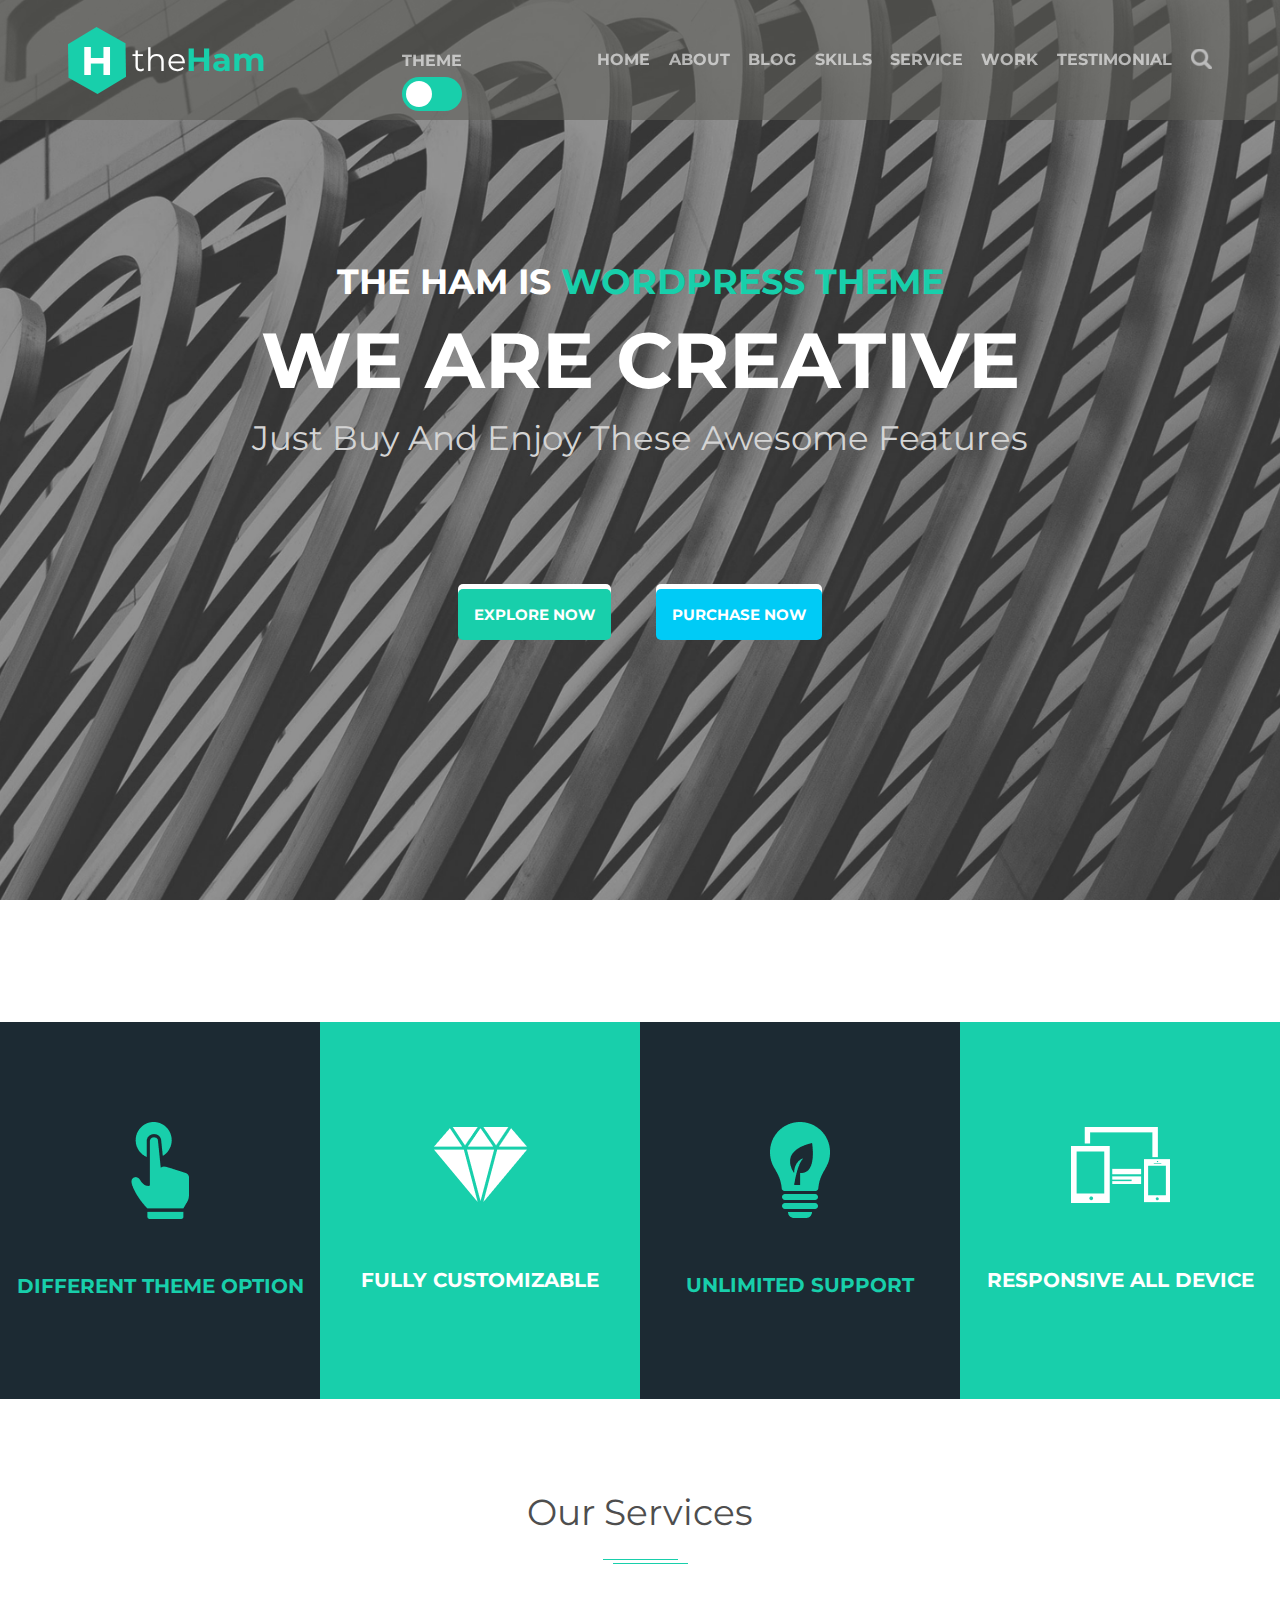
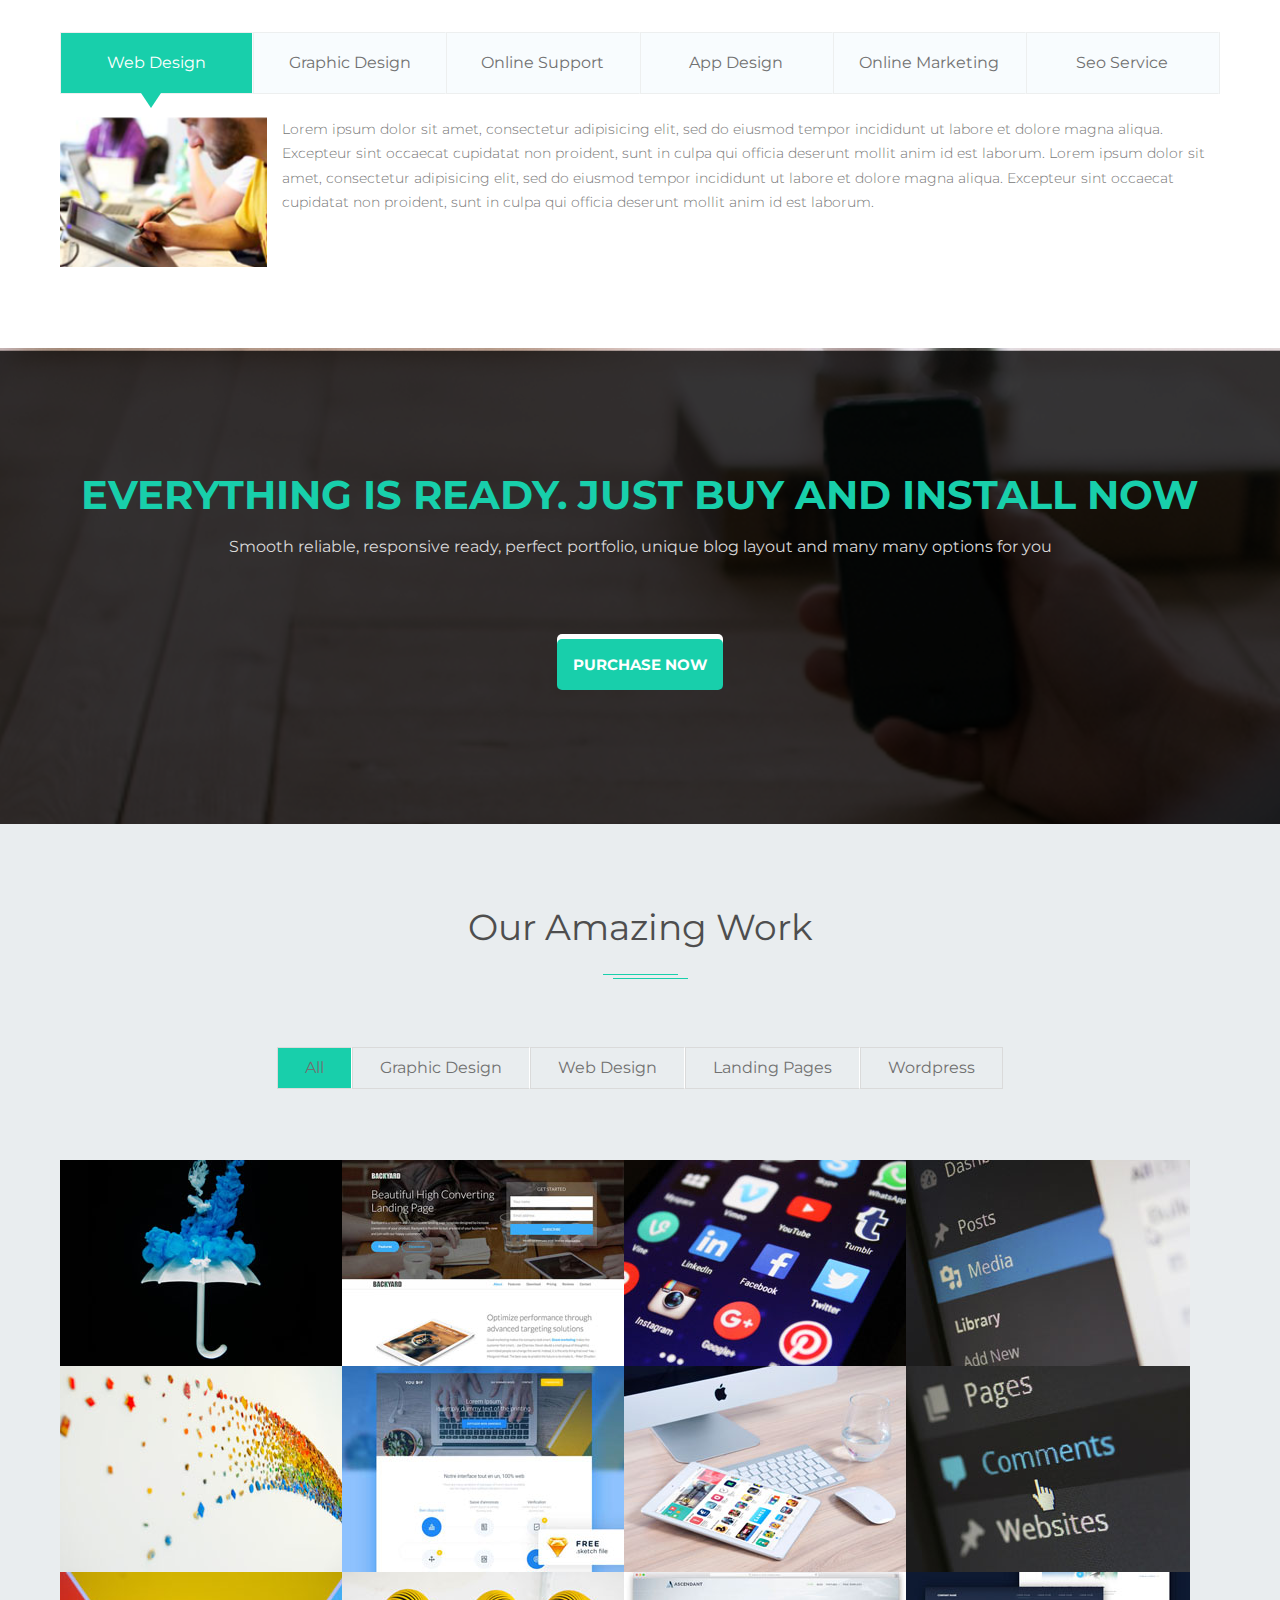
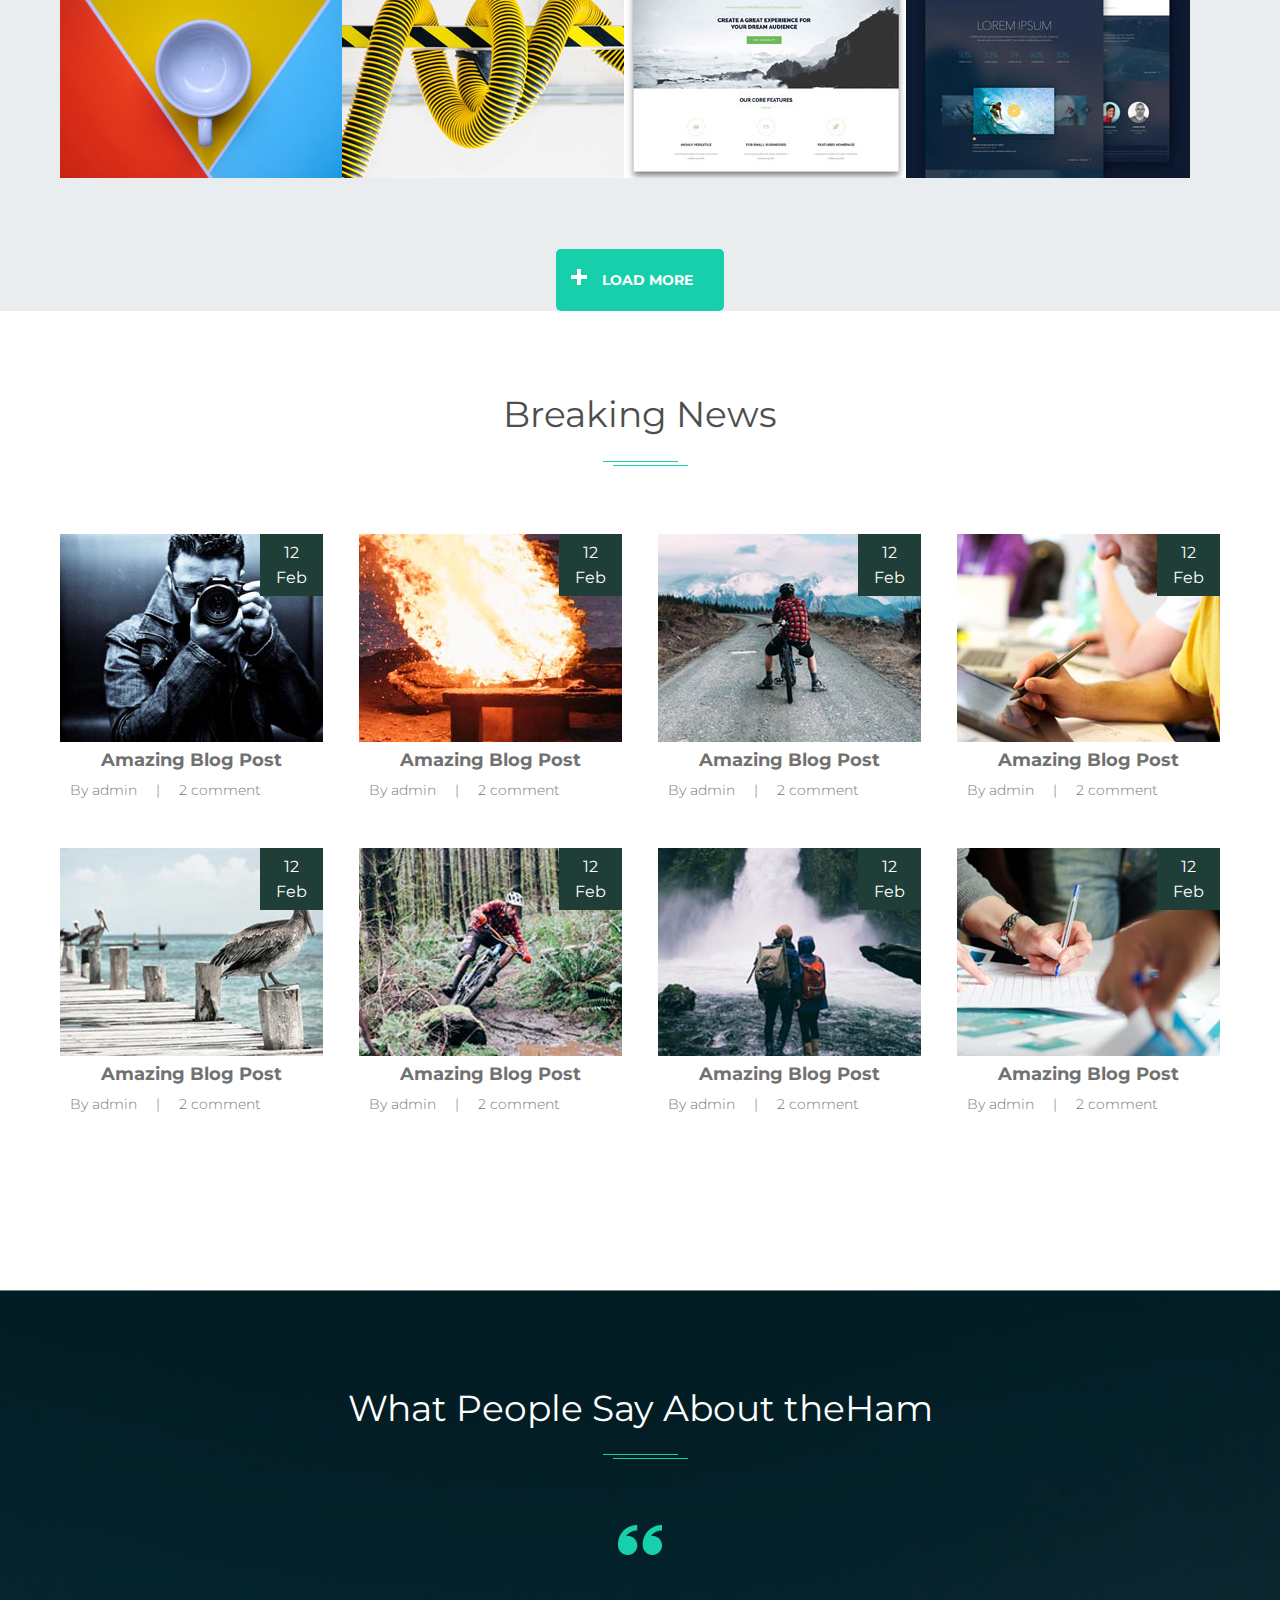
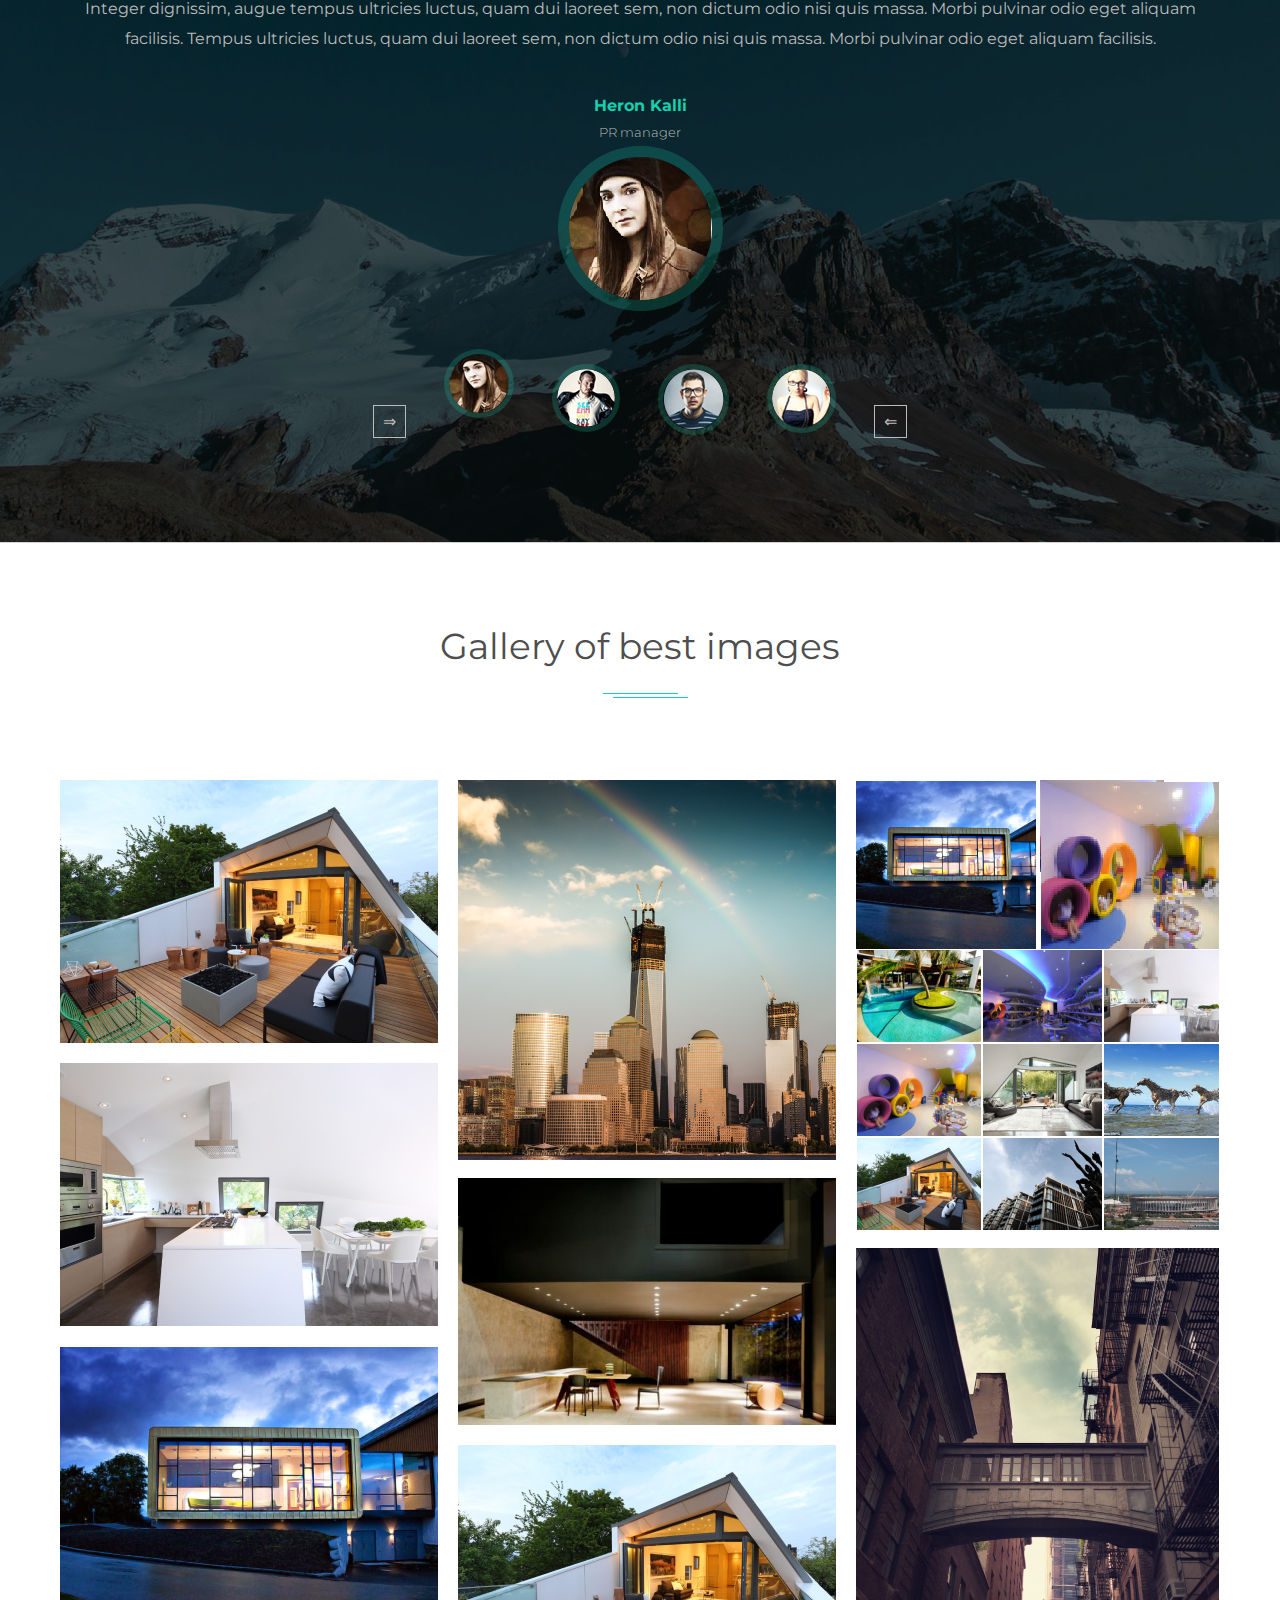
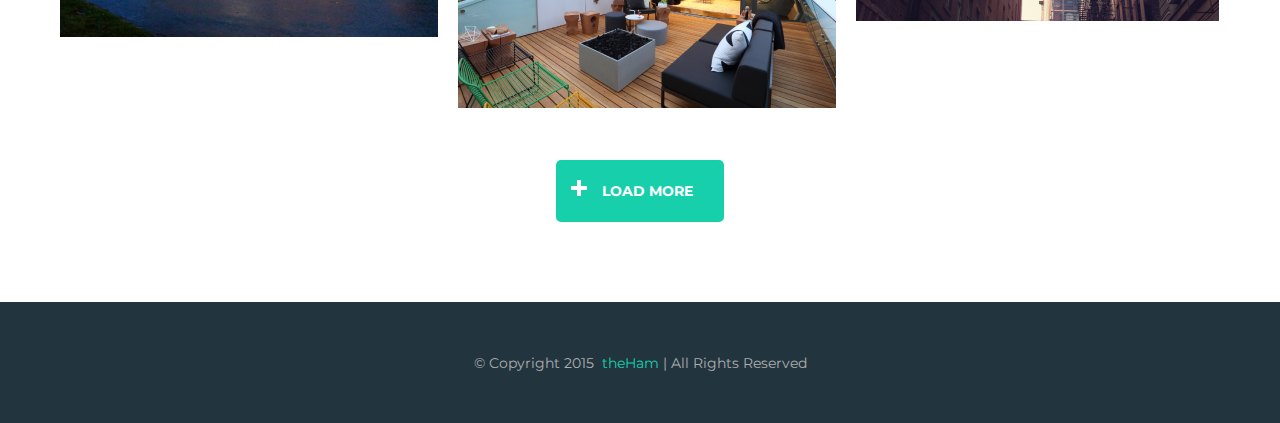
==== index.html @ 74cdf2f8 "add dark theme on the page and make nav menu fixed" ====
<!DOCTYPE html>
<html lang="en">
  <head>
    <meta charset="UTF-8" />
    <meta http-equiv="X-UA-Compatible" content="IE=edge" />
    <meta name="viewport" content="width=device-width, initial-scale=1.0" />
    <link rel="preconnect" href="https://fonts.googleapis.com" />
    <link rel="preconnect" href="https://fonts.gstatic.com" crossorigin />
    <link
      href="https://fonts.googleapis.com/css2?family=Montserrat:wght@300;400;700&display=swap"
      rel="stylesheet"/>
    <link rel="stylesheet" href="./css/reset.css" />
    <link rel="stylesheet" href="./css/style.css">
    <link rel="stylesheet"  title="theme" href="#"/>
    <title>step project</title>
  </head>
  <body>
    <div class="wraper">
      <header>
        <nav class="nav-header">
          <div class="main-logo">
            <img src="/image/theHam.svg" alt="theHam" />
            <p class="element-log">H</p>
            <p class="name-logo">the<span>Ham</span></p>
          </div>
          <label class ="switch">
            <span class="name-slider">Theme</span>
              <input type="checkbox" id="input" data-input="1">
              <span class="slider"></span>
          </label>
          <div class="nav-bar">
            <ul>
              <li><a href="#">home</a></li>
              <li><a href="#">About</a></li>
              <li><a href="#">Blog</a></li>
              <li><a href="#">Skills</a></li>
              <li><a href="#">Service</a></li>
              <li><a href="#">Work</a></li>
              <li><a href="#">Testimonial</a></li>
              <li>
                <svg
                  width="22"
                  height="20"
                  viewBox="0 0 22 20"
                  fill="0"
                  xmlns="http://www.w3.org/2000/svg"
                  xmlns:xlink="http://www.w3.org/1999/xlink"
                >
                  <rect
                    x="0.909058"
                    width="21.0909"
                    height="20"
                    fill="url(#pattern0)"
                  />
                  <defs>
                    <pattern
                      id="pattern0"
                      patternContentUnits="objectBoundingBox"
                      width="1"
                      height="1"
                    >
                      <use
                        xlink:href="#image0_2143_402"
                        transform="translate(0 -0.0272727) scale(0.0454545 0.0479339)"
                      />
                    </pattern>
                    <image
                      id="image0_2143_402"
                      width="22"
                      height="22"
                      xlink:href="[data-uri]"
                    />
                  </defs>
                </svg>
              </li>
            </ul>
          </div>
        </nav>
        <div class="header-description">
          <p>The Ham is <span>Wordpress theme</span></p>
          <h1>we are creative</h1>
          <p>Just Buy And Enjoy These Awesome Features</p>
          <div class="header-buttons">
            <div class="explore-button">
              <a href="#">EXPLORE NOW</a>
            </div>

            <div class="purchase-button">
              <a href="#">PURCHASE NOW</a>
            </div>
          </div>
        </div>
      </header>
      <main>
        <div class="main-navbar">
          <div>
            <img src="/image/icon/Theme .png" alt="Different theme option" />
            <p>Different theme option</p>
          </div>
          <div>
            <img src="/image/icon/customizable.png" alt="fully customizable" />
            <p>fully customizable</p>
          </div>
          <div>
            <img src="/image/icon/unlimited.png" alt="unlimited support" />
            <p>unlimited support</p>
          </div>
          <div>
            <img src="/image/icon/alldivece.png" alt="responsive all device" />
            <p>responsive all device</p>
          </div>
        </div>
        <section class="our-services">
          <h3>Our Services</h3>
          <div class="green-line-top"></div>
          <div class="green-line-bottom"></div>
          <nav class="services">
            <ul class="click">
              <li data-name="web" class="clikc-button-color">
                Web Design
              </li>
              <li data-name="graphic">
                Graphic Design
              </li>
              <li data-name="support">
                Online Support
              </li>
              <li data-name="app-design">
                App Design
              </li>
              <li data-name="marketing">
                Online Marketing
              </li>
              <li data-name="service">
                Seo Service
              </li>
            </ul>
          </nav>
          <div class="information">
            <div class="service-description click-on-button" show-info="web">
              <img src="/image/Our services/WebDesign.png" alt="Web Design" />
              <p>
              Lorem ipsum dolor sit amet, consectetur adipisicing elit, sed do
              eiusmod tempor incididunt ut labore et dolore magna aliqua.
              Excepteur sint occaecat cupidatat non proident, sunt in culpa qui
              officia deserunt mollit anim id est laborum. Lorem ipsum dolor sit
              amet, consectetur adipisicing elit, sed do eiusmod tempor
              incididunt ut labore et dolore magna aliqua. Excepteur sint
              occaecat cupidatat non proident, sunt in culpa qui officia
              deserunt mollit anim id est laborum. 
            </p>
            </div>
            <div class="service-description" show-info ="graphic">
            <img src="/image/Our services/graphic-design.jpg" alt="Graphic Design" />
            <p>
              Lorem ipsum dolor sit amet consectetur adipisicing elit. Corporis explicabo quis dignissimos. Libero asperiores voluptatem esse ipsam illum quas commodi est, excepturi ducimus. Est eaque nemo dignissimos sed nesciunt deleniti molestias, quidem excepturi officia illum quos commodi iusto obcaecati voluptate corporis. Velit quibusdam illum aperiam, architecto hic molestiae, impedit aspernatur perferendis iusto unde est, vel cum. Aut asperiores vel unde laudantium! Incidunt vitae animi quisquam suscipit cum doloribus! Vel explicabo provident atque ipsam veniam, dignissimos voluptatibus facere perferendis quo sint repellat consequatur voluptates, natus, non accusantium a praesentium nam ipsa quisquam alias nulla dicta! Nihil accusantium architecto possimus voluptate adipisci.
            </p>
            </div>
          <div class="service-description" show-info ="support">
            <img src="/image/Our services/support.png" alt="Support" />
            <p>
              Lorem ipsum dolor sit amet consectetur adipisicing elit. Nobis quae quod sequi voluptatibus quam voluptatum sunt itaque praesentium, inventore ipsa a omnis saepe nisi tenetur sit. Consequatur culpa incidunt dolorem modi nobis tempore adipisci dolorum eum ipsa aperiam perferendis nam nisi et vel saepe, asperiores consectetur sunt quos architecto voluptatibus sint fuga blanditiis, pariatur odio! Tempore aperiam accusamus, facere, corporis sapiente aliquid repudiandae non labore iure est, possimus omnis? Voluptate quas sint enim. Qui pariatur dolore aspernatur eum earum delectus illo ab veniam. Non doloribus ipsam sapiente ratione numquam, officia dolor magnam in saepe dolorem doloremque voluptatibus sint distinctio, iure fugit nam incidunt suscipit alias quisquam eaque. Omnis, nesciunt. 
            </p>
          </div>
          <div class="service-description" show-info ="app-design">
            <img src="/image/Our services/app-design.jpg" alt="App Design" />
            <p>
              Lorem ipsum dolor sit, amet consectetur adipisicing elit. Quo vel, tempora dignissimos sequi dolores voluptatibus in ex dicta ab assumenda autem harum voluptate aut reprehenderit vitae, sint maiores suscipit, reiciendis quae tempore! Aspernatur vel amet pariatur corrupti quos a, sapiente neque, ea, earum aut quo? Voluptatem maiores est veritatis aut in ut aliquid amet eum quos repellendus? Unde, laboriosam. Deleniti voluptates officia sed atque repudiandae totam eaque quae praesentium aliquam inventore saepe, obcaecati distinctio cum et, aliquid sequi incidunt molestias tempora natus non ullam! Eius illum maiores, facere nesciunt voluptatum illo sapiente laudantium provident optio accusamus sint aperiam tempore distinctio!
            </p>
          </div>
          <div class="service-description" show-info ="marketing">
            <img src="/image/Our services/marketing.jpg" alt="Marketing" />
            <p>
              Lorem ipsum dolor sit amet consectetur adipisicing elit. Ex nostrum delectus est soluta cumque ratione qui repellat! Perferendis accusamus deleniti unde, impedit autem sint totam tenetur beatae temporibus optio amet vitae quia rerum laborum facilis ullam deserunt nemo, ipsum numquam! Perferendis natus quod totam assumenda aliquam. Quasi libero, delectus facere reprehenderit hic harum illo, nobis, officia corrupti aliquam neque ea obcaecati error rem tenetur debitis quas. Asperiores autem, fugit corporis esse, eveniet exercitationem maxime dicta veniam non placeat ratione perferendis aut pariatur excepturi quisquam accusamus!
            </p>
          </div>
          <div class="service-description" show-info ="service">
            <img src="/image/Our services/service.jpg" alt="Service" />
            <p>
               Possimus ipsa aperiam quam iste, illum aliquam alias maxime sapiente officia, dignissimos facere accusantium culpa nesciunt consequatur at autem! Laborum est distinctio adipisci qui dolore quibusdam molestiae dolor perferendis, sit laudantium voluptatibus doloremque voluptas voluptate earum fuga saepe alias expedita voluptatem officia sint quae rem commodi corrupti! Eaque, quo, ullam molestias quae architecto, magni dolorem id a sed iure ipsum maxime provident! Minima perspiciatis harum recusandae porro officiis deleniti expedita accusantium rerum saepe, praesentium odio exercitationem dolorum nihil incidunt id error suscipit doloribus consequatur quos corrupti provident dicta nulla! Unde dolore ullam dolores ratione repellendus corrupti perferendis, autem at, praesentium, molestiae sed harum placeat magni officiis eaque vitae impedit aspernatur voluptates nam! 
            </p>
          </div>
        </div>
        </section>
        <section class="action">
          <h3>Everything is ready. just buy and install now</h3>
          <p>
            Smooth reliable, responsive ready, perfect portfolio, unique blog
            layout and many many options for you
          </p>
          <div class="purchase-button">
            <a href="#">PURCHASE NOW</a>
          </div>
        </section>
        <section class="our-work">
          <h3>Our Amazing Work</h3>
          <div class="green-line-top"></div>
          <div class="green-line-bottom"></div>
          <nav class="navbar-of-works">
            <ul class="our-work-buttons">
              <li data-item ="all" class="btn-photo-color">All</li>
              <li data-item ="graphic-design">Graphic Design</li>
              <li data-item ="web-design">Web Design</li>
              <li data-item ="landing-page">Landing Pages</li>
              <li data-item ="wordpress">Wordpress</li>
            </ul>
          </nav>
<div class="photo-of-works" >
</div>
  <div class="load-more load-img" all-photo="all" >
    <span href="#">Load More</span>
  </div>
        </section>
        <section class="breaking-news">
          <h3>Breaking News</h3>
          <div class="green-line-top"></div>
          <div class="green-line-bottom"></div>
          <div class="posts">
            <div class="amazing-blog">
              <a href="#"><img
                src="/image/Breaking news/man-with-camera.png"
                alt="Man with camera"
              /></a>
              <div class="date-of-post">
                <p>12<br />Feb</p>
              </div>
              <h4>Amazing Blog Post</h4>
              <div class="comments">
                <span>By admin</span>
                <span>|</span>
                <span> 2 comment</span>
              </div>
            </div>
            <div class="amazing-blog">
              <a href="#"><img src="/image/Breaking news/fire.png" alt="Fire" /></a>
              <div class="date-of-post">
                <p>12<br />Feb</p>
              </div>
              <h4>Amazing Blog Post</h4>
              <div class="comments">
                <span>By admin</span>
                <span>|</span>
                <span> 2 comment</span>
              </div>
            </div>
            <div class="amazing-blog">
              <a href="#"><img
                src="/image/Breaking news/man-with-bicycle.png"
                alt="Man with bicycle"
              /></a>
              <div class="date-of-post">
                <p>12<br />Feb</p>
              </div>
              <h4>Amazing Blog Post</h4>
              <div class="comments">
                <span>By admin</span>
                <span>|</span>
                <span> 2 comment</span>
              </div>
            </div>
            <div class="amazing-blog">
              <a href="#"><img src="/image/Breaking news/paint.png" alt="Paint" /></a>
              <div class="date-of-post">
                <p>12<br />Feb</p>
              </div>
              <h4>Amazing Blog Post</h4>
              <div class="comments">
                <span>By admin</span>
                <span>|</span>
                <span> 2 comment</span>
              </div>
            </div>
            <div class="amazing-blog">
              <a href="#"><img src="/image/Breaking news/bird.png" alt="Bird" /></a>
              <div class="date-of-post">
                <p>12<br />Feb</p>
              </div>
              <h4>Amazing Blog Post</h4>
              <div class="comments">
                <span>By admin</span>
                <span>|</span>
                <span> 2 comment</span>
              </div>
            </div>
            <div class="amazing-blog">
              <a href="#"><img
                src="/image/Breaking news/extreme-bike.png"
                alt="Extreme bike"
              /></a>
              <div class="date-of-post">
                <p>12<br />Feb</p>
              </div>
              <h4>Amazing Blog Post</h4>
              <div class="comments">
                <span>By admin</span>
                <span>|</span>
                <span> 2 comment</span>
              </div>
            </div>
            <div class="amazing-blog">
              <a href="#"><img
                src="/image/Breaking news/people-and-waterfall.png"
                alt="People and waterfall"
              /></a>
              <div class="date-of-post">
                <p>12<br />Feb</p>
              </div>
              <h4>Amazing Blog Post</h4>
              <div class="comments">
                <span>By admin</span>
                <span>|</span>
                <span> 2 comment</span>
              </div>
            </div>
            <div class="amazing-blog">
              <a href="#"><img src="/image/Breaking news/business.png" alt="Business" /></a>
              <div class="date-of-post">
                <p>12<br />Feb</p>
              </div>
              <h4>Amazing Blog Post</h4>
              <div class="comments">
                <span>By admin</span>
                <span>|</span>
                <span> 2 comment</span>
              </div>
            </div>
          </div>
        </section>
        <section class="say-about-us">
          <h3>What People Say About theHam</h3>
          <div class="green-line-top"></div>
          <div class="green-line-bottom"></div>
          <img class="coma" src="/image/Coma-about-us.png" alt="Coma" />
          <p>
            Integer dignissim, augue tempus ultricies luctus, quam dui laoreet
            sem, non dictum odio nisi quis massa. Morbi pulvinar odio eget
            aliquam facilisis. Tempus ultricies luctus, quam dui laoreet sem,
            non dictum odio nisi quis massa. Morbi pulvinar odio eget aliquam
            facilisis.
          </p>
          <div class="info-wokers">
          <div class="workers heron block-wokers" data-index="0">
            <h5>Heron Kalli</h5>
            <span>PR manager</span>
            <div class="foto-employees">
              <img src="/image/employees/HeronKalli-big.png" alt="Heron Kalli" />
            </div>
          </div>

          <div class="workers ben" data-index="1">
            <h5>Ben Stall</h5>
            <span>Project manager</span>
            <div class="foto-employees">
              <img src="/image/employees/BenStall-big.png" alt="Ben Stall" />
            </div>
          </div>

          <div class="workers hasan "  data-index="2">
            <h5>Hasan Al</h5>
            <span>UX Designer</span>
            <div class="foto-employees">
              <img src="/image/employees/Hasan-Ali.png" alt="Hasan Ali" />
            </div>
          </div>

          <div class="workers rebeca"  data-index="3">
            <h5>Rebeca Derth</h5>
            <span>Office manager</span>
            <div class="foto-employees">
              <img src="/image/employees/RebecaDerth-big.png" alt="Rebeca Derth" />
            </div>
          </div>
        </div>
          <div class="slider-links">
          <div class="left-arrow">&#8658</div>
          <div class="links-employees">
            <div class="link block">
              <img src="/image/employees/HeronKalli.png" alt="Heron Kalli" />
            </div>
            <div class="link">
              <img src="/image/employees/BenStall.png" alt="Ben Stall" />
            </div>
            <div class="link ">
              <img src="/image/employees/Hasan.png" alt="Hasan Ali" />
            </div>
            <div class="link ">
              <img src="/image/employees/RebecaDerth.png" alt="Rebeca Derth" />
            </div>
          </div>
          <div class="right-arrow">&#8656</div>
        </div>
  
        </section>
        <section class="best-image">
          <h3>Gallery of best images</h3>
          <div class="green-line-top"></div>
          <div class="green-line-bottom"></div>
          <div class="galary-images">
            <div class="terace">
                <img src="/image/Galary of images/terrace.png" alt="Terrace">
            </div>
            <div class="dubai">
                <img src="/image/Galary of images/Dubai.png" alt="Dubai">
            </div>
            <div class="kalash">
                <div class="top-kalash">
                    <img src="/image/Galary of images/small-house.png" alt="House">
                    <img src="/image/Galary of images/Kids-room.png" alt="Kids room">
                </div>
                <div class="bottom-kalash">
                    <img src="/image/Galary of images/Pools-small.png" alt="Pools">
                    <img src="/image/Galary of images/Kids-Store-small.png" alt="Kids Store">
                    <img src="/image/Galary of images/small-kitchen.png" alt="Kitchen">
                    <img src="/image/Galary of images/Kids-small.png" alt="Kids">
                    <img src="/image/Galary of images/small-room.png" alt="Room">
                    <img src="/image/Galary of images/horses-small.png" alt="Horses">
                    <img src="/image/Galary of images/small-terrace.png" alt="Terrace">
                    <img src="/image/Galary of images/small-bilding.png" alt="Bilding">
                    <img src="/image/Galary of images/staduims-small.png" alt="Staduims">
                </div>
            </div>
            <div class="kitchen">
                <img src="/image/Galary of images/Kitchen.png" alt="Kitchen">
            </div>
            <div class="room">
                <img src="/image/Galary of images/Room.png" alt="Room">
            </div>
            <div class="bridge">
                <img src="/image/Galary of images/Bridge.png" alt="Bridge">
            </div>
            <div class="house">
                <img src="/image/Galary of images/House.png" alt="House">
            </div>
            <div class="terrace">
                <img src="/image/Galary of images/terrace.png" alt="Terrace">
            </div>
          </div>
          <div class="load-more">
            <span>Load More</span>
          </div>

        </section>
      </main>
      <footer>
        <p>© Copyright 2015 &#160<span>theHam</span>&#160| All Rights Reserved</p>
      </footer>
    </div>
    <script src="/script/script.js" defer></script>
  </body>
</html>
---- css/style.css ----
.wraper{
    width: 100%;
    font-family: 'Montserrat', sans-serif;
}
.switch{
    position: relative;
    display:inline-block;
    width:60px;
    height:34px;
    top:34px;
}
.switch input{
    opacity: 0;
    width: 0;
    height: 0;
}
.slider{
    position: absolute;
    cursor: pointer;
    left: 0;
    right: 0;
    top: 0;
    bottom: 0;
    border-radius: 34px;
    background-color: #18CFAB;
    transition: 0.1s;
}
.slider::before{
    position: absolute;
    content: "";
    left:4px;
    bottom: 4px;
    height: 26px;
    width:26px;
    background-color: #FFFFFF;
    border-radius: 50%;
    transition: 0.1s;
}
input:checked+.slider{
    background-color: #696969;
}
input:focus+.slider{
    box-shadow: 0 0 1px #696969;

}
input:checked+.slider::before{
    transform: translateX(26px);
}

header{
    background: url("/image/header-background.png")no-repeat center/cover;
    background-attachment: fixed;
    height:1012px;
}
.nav-header{
    position: fixed;
    width: 100%;
    z-index: 1000;
    height: 120px;
    background-color:rgba(94, 93, 88, 0.6);
    display: flex;
    align-items: center;
    justify-content: space-around;
}
.main-logo{
    display: flex;
    align-items: center;
    position: relative;
}
.element-log{
    color:#FFFFFF;
    position: absolute;
    font-weight: 700;
    line-height: 31px;
    font-size: 40px;
    left:13px;
}
.name-logo{
padding-left: 6px;
font-size: 32px;
line-height: 48px;
color:#FFFFFF;
}
.name-logo span{
    color:#18CFAB;
    font-weight: 700;
}

.nav-bar ul{
    width: 614.8px;
    display: flex;
    justify-content: space-between;
    align-items: center;
}
.nav-bar a,.name-slider{
    text-decoration: none;
    text-transform: uppercase;
    color: rgba(255, 255, 255, 0.6);
    font-size: 16px;
    line-height: 24px;
    font-weight: 700;
    padding-bottom: 48.74px;
}
.name-slider{
    position: absolute;
    bottom:38px;
    padding-bottom: 0;
}
.nav-bar a:hover{
    color:#18CFAB;
    border-bottom: 2px solid #18CFAB;
}
.header-description{
    display: flex;
    flex-direction: column;
    align-items: center;
    padding-top: 264px;
    font-weight: 700;
}
.header-description p:nth-of-type(1){
    font-size: 35px;
    color:#FFFFFF;
    text-transform: uppercase;
}
.header-description p:nth-of-type(1) span{
    color:#18CFAB;
}
.header-description h1{
    padding-top: 22px;
    font-size: 78px;
    color:#FFFFFF;
    text-transform: uppercase;
}
.header-description p:nth-of-type(2){
    padding-top: 22px;
    color:#D4D4D4;
    font-size: 34px;
    font-weight: 400;
}
.header-buttons{
    box-sizing:border-box;
    padding-top:129px;
    width: 364px;
    display: flex;
    justify-content: space-between;
    align-items: center;
}
.explore-button a,.purchase-button a{
    text-decoration: none;
    color:#FFFFFF;
    font-weight: 700;
    font-size:15px;
    line-height: 31.86px;
    padding: 16px;
    border-radius:5px;
    position: relative;
    top:15px;
}
.explore-button,.purchase-button{
    background-color: #FFFFFF;
    position: relative;
    border-radius:5px;
}
.explore-button a{
    background-color:#18CFAB;
}
.purchase-button a{
    background: #00CBF6;
}

.main-navbar{
    box-sizing: border-box;
    margin: 10px 0;
    height: 377px;
    display: flex;
    align-items: center; 
    cursor: pointer;
}
.main-navbar img{
    display: block; 
    padding-top: 95px;
}
.main-navbar div{
    height: 100%;
    flex-basis:25%;
    display: flex;
    flex-direction: column;
    align-items: center;
    justify-content: space-around;
}
.main-navbar div:nth-child(even) {
    background: #18CFAB;
    color:#FFFFFF;
}
.main-navbar div:nth-child(odd){
    background: #1C2A33;
    color:#18CFAB;

}
.main-navbar p{
    text-transform: uppercase;
    font-weight: 700;
    font-size: 20px;
    padding:50px 0 100px ;
}

/*section service JS*/
.our-services{
    width: 1160px;
    margin: 0 auto;
}
.our-services h3,.our-work h3,.breaking-news h3,.best-image h3{
    padding: 83px 0 26px;
    color:#4E4E4E;
    font-size: 36px;
    line-height: 40px;
    text-align: center;
}
.green-line-top,.green-line-bottom {
    margin: 1px auto;
    height: 1px;
    background: #18CFAB;
    width:75px;
    position: relative;
}
.green-line-bottom{
    left:10px;
    top:2px;
}
.services{
    padding: 69px 0 23px;
}
.click{
    display: flex;
    justify-content: space-between;
    align-items: center;
    background-color: #F8FCFE;
    color:#717171;
}
.click li{
    padding:16px 0;
    border: 1px solid #EDEFEF;
    border-right: 1px solid #F8FCFE;
    width: 100%;
    text-align: center;
    padding:10px 20px;
    text-decoration: none;
    line-height: 40px;
    font-size: 16px;
}
.services ul:last-child{
    border-right: 1px solid#EDEFEF;
}

.services li:hover{
    border: 1.5px solid #18CFAB;
}
.service-description{
    height:150px;
    display: none;
    padding-bottom: 81px;
}
/*js*/
.click-on-button{
    display:flex;
}
.clikc-button-color{
    background-color:#18CFAB;
    color:#FFFFFF;
    position: relative;
}
.clikc-button-color::before{
content: "";
position: absolute;
border-left: 10px solid transparent;
border-right: 10px solid transparent;
border-top: 15px solid #18CFAB ;
z-index: 100;
top:60px;
left:80px;
}
/*end js*/
.service-description p{
    font-size: 13.64px;
    line-height: 24.37px;
    font-weight: 300;
    padding-left: 15px;
    color:#777777;
}
.action{
    height: 476px;
    background: url("/image/blockAction.png")no-repeat center/cover;
    display: flex;
    flex-direction: column;
    align-items: center;
}
.action h3{
    padding-top: 126.78px;
    font-weight: 700;
    font-size: 40px;
    color:#18CFAB;
    text-transform: uppercase;
}
.action p{
    padding:12.27px 0 67px;
    color: #D8D8D8;
    line-height: 40px;
    font-size: 16px;
}
.action a{
    background: #18CFAB;
}
.our-work{
    background-color:#E9EDEF;

}
.navbar-of-works{
    padding-top: 69px;
}
.our-work-buttons{
    display: flex;
    justify-content:center;
    align-items: center;

}
.our-work-buttons li:last-child{
    border-right: 1px solid #DADADA;
}
.our-work-buttons li{
    color:#717171;
    padding: 12px 27px;
    border: 1px solid #DADADA;
    border-right: 1px solid #FFFFFF;
    cursor: pointer;
}
.our-work-buttons li:hover{
    border: 1px solid #18CFAB;
}
.our-work-buttons li:hover {
    color:#18CFAB;
}
.photo-of-works{
    padding:71px 0;
    margin: 0 auto;
    width: 1160px;
    display: grid;
    grid-template-columns:repeat(4, 282px) ;
    grid-template-rows:repeat(3, 206px) ;
}
.graphic-design{
   width:1140px;
   
}
/* js photo-of work*/
.hidden-photo{
    display:none;
}
.active-photo{
    display:flex;   
}
.btn-photo-color{
    background-color: #18CFAB;
    position: relative; 
}
/*hover element*/
.hover-element{
    position: relative;
}

.hover-element:hover .creat-design{
   display: flex;
  
}
.creat-design{
    box-sizing: border-box;
    width: 285px;
    height:206px;
    position: absolute;
    background: #E9EDEF;
    border-top:6px solid #18CFAB;
    display: flex;
    flex-direction: column;
    align-items: center;
    justify-content:space-around;
    display: none;
    cursor: pointer;
}
.icons svg{
    height:17px;
    width: 17px;
    padding: 12px 11px;
    border: 1px solid #18CFAB;
    border-radius: 50%;
}
.icons{
    padding-top:30px ;
    display: flex;
    justify-content: center;
    align-items: center;
}
.squer{
    display: flex;
    justify-content: center;
    align-items: center;
    border: 1px solid #18CFAB;
    background: #18CFAB;
    border-radius: 50%;
    height: 43px;
    width: 43px;
}
.combined:hover path{
    fill: #FFFFFF;
}
.squer:hover{
    background: #E9EDEF;
    border: 1px solid #18CFAB;
}
.squer:hover.squer span{
    background: #18CFAB;
}
.squer span{
    height: 12px;
    width: 11px;
    background-color: #FFFFFF;
}
.creat-design h4{
    text-transform: uppercase;
    font-size: 14px;
    line-height: 30px;
    font-weight: 700;
    color:#18CFAB;
}
.creat-design p{
    text-transform: uppercase;
    font-size: 12px;
    line-height: 25px;
    font-weight: 300;
    color:#8A8A8A;
    padding-bottom:34px;
}
/*end of hover elment*/

.load-more{
    display: flex;
    cursor: pointer;
    box-sizing: border-box;
    margin: 0 auto;
    background:#18CFAB ;
    width: 168px;
    padding:10px 0 ;
    border-radius: 5px;
    box-sizing: border-box;
}
.load-more span{
    text-align: center;
    text-decoration: none;
    color:#FFFFFF;
    font-size: 14px;
    line-height: 42px;
    font-weight: 700;
    text-transform: uppercase;
}
.load-more span::before{
    content:url("/image/icon/Plus.png");
    padding: 20px 15px;
}
.breaking-news{
    width: 1160px;
    margin: 0 auto;
}
.posts{
    padding:69px 0 128px;
    display: flex;
    justify-content: space-between;
    align-items: center;
    flex-wrap: wrap;
}
.amazing-blog{
    width: 263px;
    position: relative;
    padding-bottom: 43px;
}
.amazing-blog:hover .date-of-post{
    background: #18CFAB;
}
.amazing-blog:hover.amazing-blog h4{
color:#18CFAB
}

.amazing-blog h4{
    color:#717171;
    font-weight: 700;
    font-size: 18px;
    line-height: 30px;
    text-align: center;
}
.comments{
    display: flex;
    justify-content: space-around;
    align-items: center;
    width: 210px;
}
.comments span{
    font-weight:300;
    color:#777777;
    font-size: 14px;
    line-height:30px;
}
.date-of-post{
    position: absolute;
    top:0;
    right: 0;
    z-index: 25;
    background: #203E38;
    color:#FFFFFF;
}
.date-of-post p {
    text-align: center;
    font-size: 16px;
    line-height: 25px;
    padding:6px 16px;
}
.say-about-us{
    background: url('/image/About-us.png')no-repeat center/cover;
    height: 853px;
    text-align: center;
}
.say-about-us h3{
    padding: 98px 0 25px;
    color:#FFFFFF;
    font-size: 36px;
    line-height: 40px;
}
.coma{
    padding-top: 66px;
}
.say-about-us p{
    margin: 0 auto;
    padding-top: 36px;
    font-size: 16px;
    line-height: 30px; 
    color:#BBBBBB;
    width:1160px;
}
.info-wokers{
    display: flex;
    justify-content: center;
    align-items: center;
    visibility: hidden;

}
.workers h5{
    font-size: 16px;
    font-weight: 700;
    color:#18CFAB;
    padding-top: 38px;
}
.workers span{
    font-size: 13px;
    font-weight: 300;
    color:#BBBBBB;
    padding-bottom: 38px;
}
.workers h5,.workers span{
    line-height: 27px;
}
.foto-employees img{
    border: 11px solid rgba(31,218,181,0.2);
    border-radius:50%;
}
.links-employees{
    padding-top: 51px;
    display: flex;
}
.link{
    padding-right: 38px;
    position: relative;
}
.link:nth-child(1){
    padding-left: 38px;
}
.links-employees img{
    border: 5px solid rgba(31,218,181,0.2);
    border-radius:50%;
}
.slider-links{
    display: flex;
    align-items: flex-end;
    justify-content: center;
    cursor: pointer;
}
.left-arrow,.right-arrow{
    width: 31px;
    height: 31px;
    border: 1px solid #BBBBBB;
    display: flex;
    justify-content: center;
    align-items: center;
    color:#BBBBBB;
    cursor: pointer;
}
.left-arrow:hover,.right-arrow:hover{
    color:#FFFFFF;
    background: #18CFAB;
    border: 1px solid #18CFAB;
}
/*JS*/
.hasan{
    position: relative;
}
.rebeca,.ben,.heron{
    position: absolute;
}
.block{
    bottom:15px;

}
.block-wokers{
   visibility: visible;
}
/*end js*/
.galary-images{
    padding:83px 0 52px;
    margin:0 auto ;
    width:1160px;
    display:grid;
    gap:20px;
    grid-template-columns:378px 378px 363px;
    grid-template-rows:263px 95px 50px 79px 78px 118px 79px 26px;
}
.terace{
    grid-row: 1/3;
    grid-column: 1/ 2;
}
.terrace{
    grid-row: 6/8;
    grid-column: 2/ 3;
}
.dubai{
    grid-row: 1/3;
    grid-column: 2/ 3;
}
.kitchen{
    grid-row: 2/4;
    grid-column: 1/ 2;
}
.room{
    grid-column: 2/ 3;
    grid-row: 3/5;
}
.house{
    grid-column: 1/ 2;
    grid-row: 5/6;
}
.bridge{
    grid-column: 3/ 4;
    grid-row: 4/5;
}
.top-kalash{
    display: flex;
    justify-content: space-between;
    align-items: center;
}
.bottom-kalash{
    width:365px ;
    display: flex;
    flex-wrap: wrap;
}
.bottom-kalash img{
    padding: 1px;
}
footer{
    padding-top:80px ;
}
footer p{
    height:121px;
    background: #22353F;
    display: flex;
    justify-content: center;
    align-items: center;
    font-size: 14px;
    line-height: 24px;
    color:#AEAEAE;
}
footer span{
    color:#18CFAB;
}
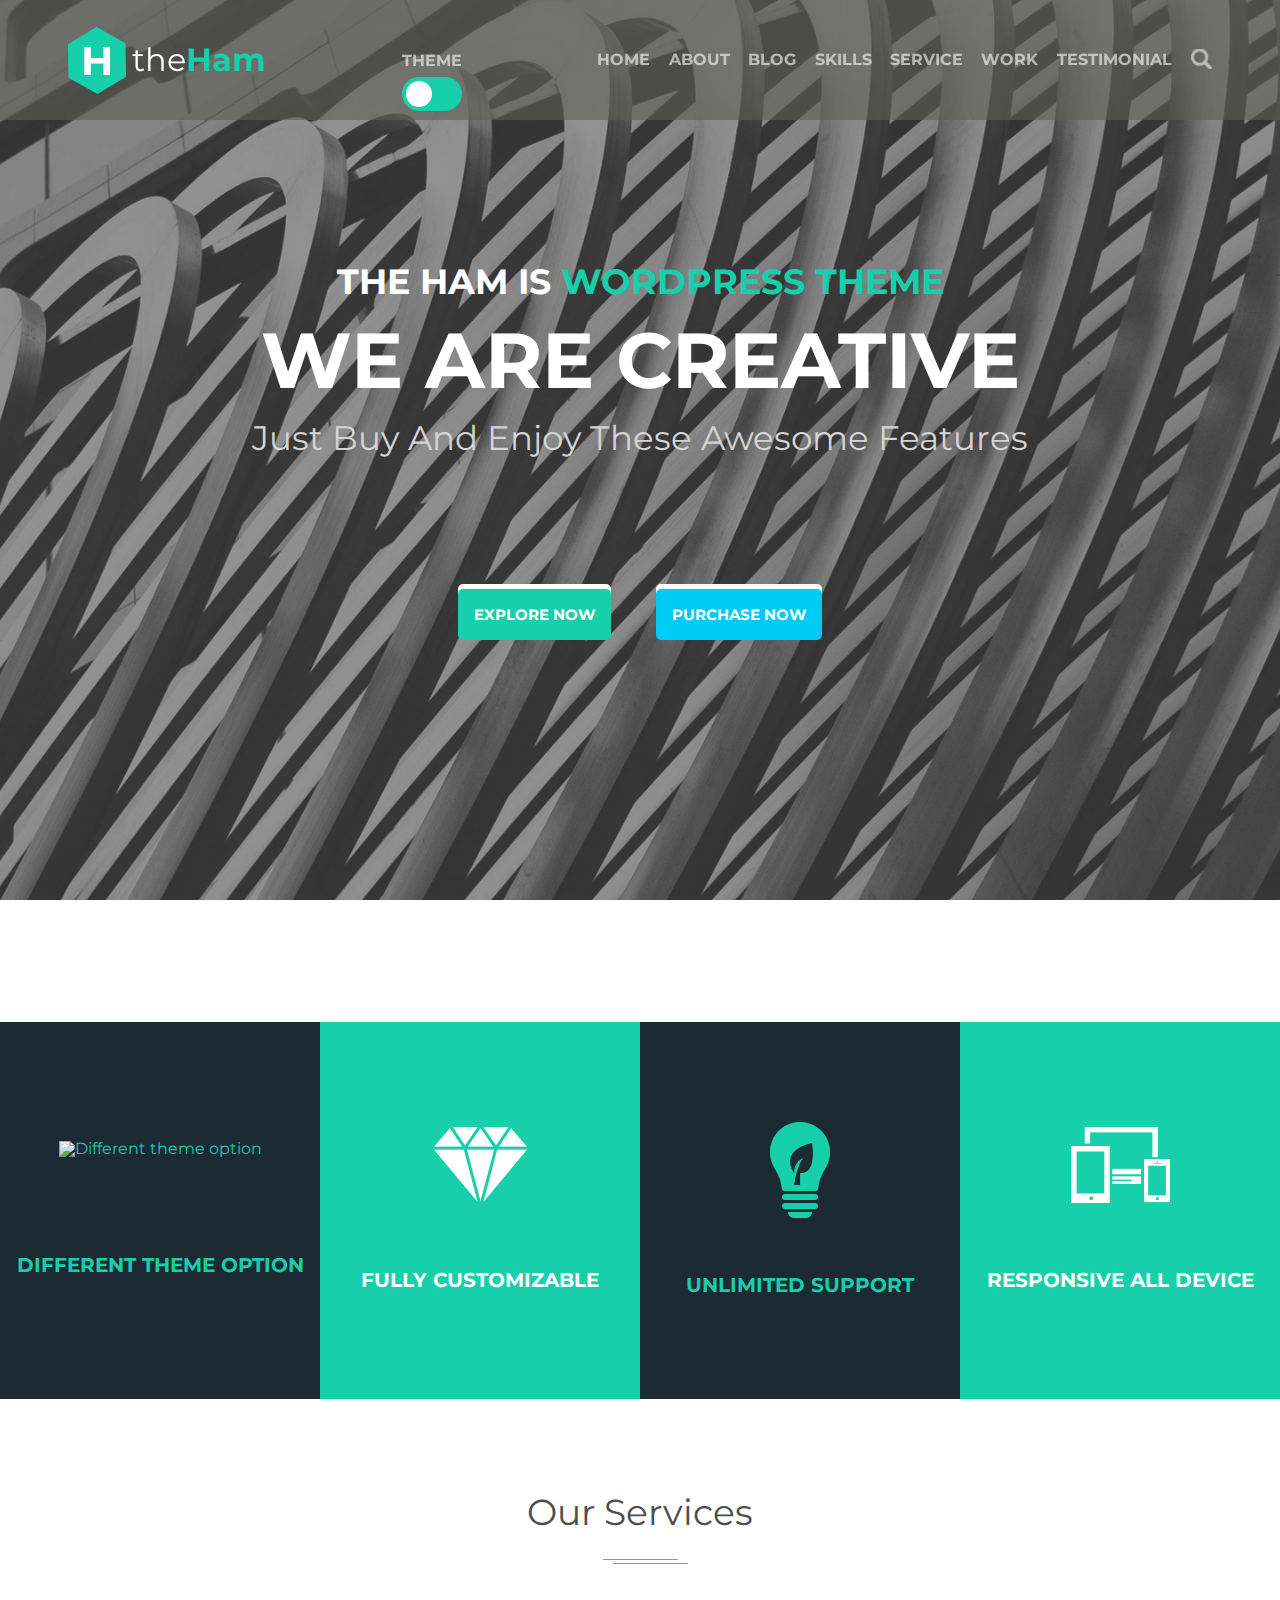
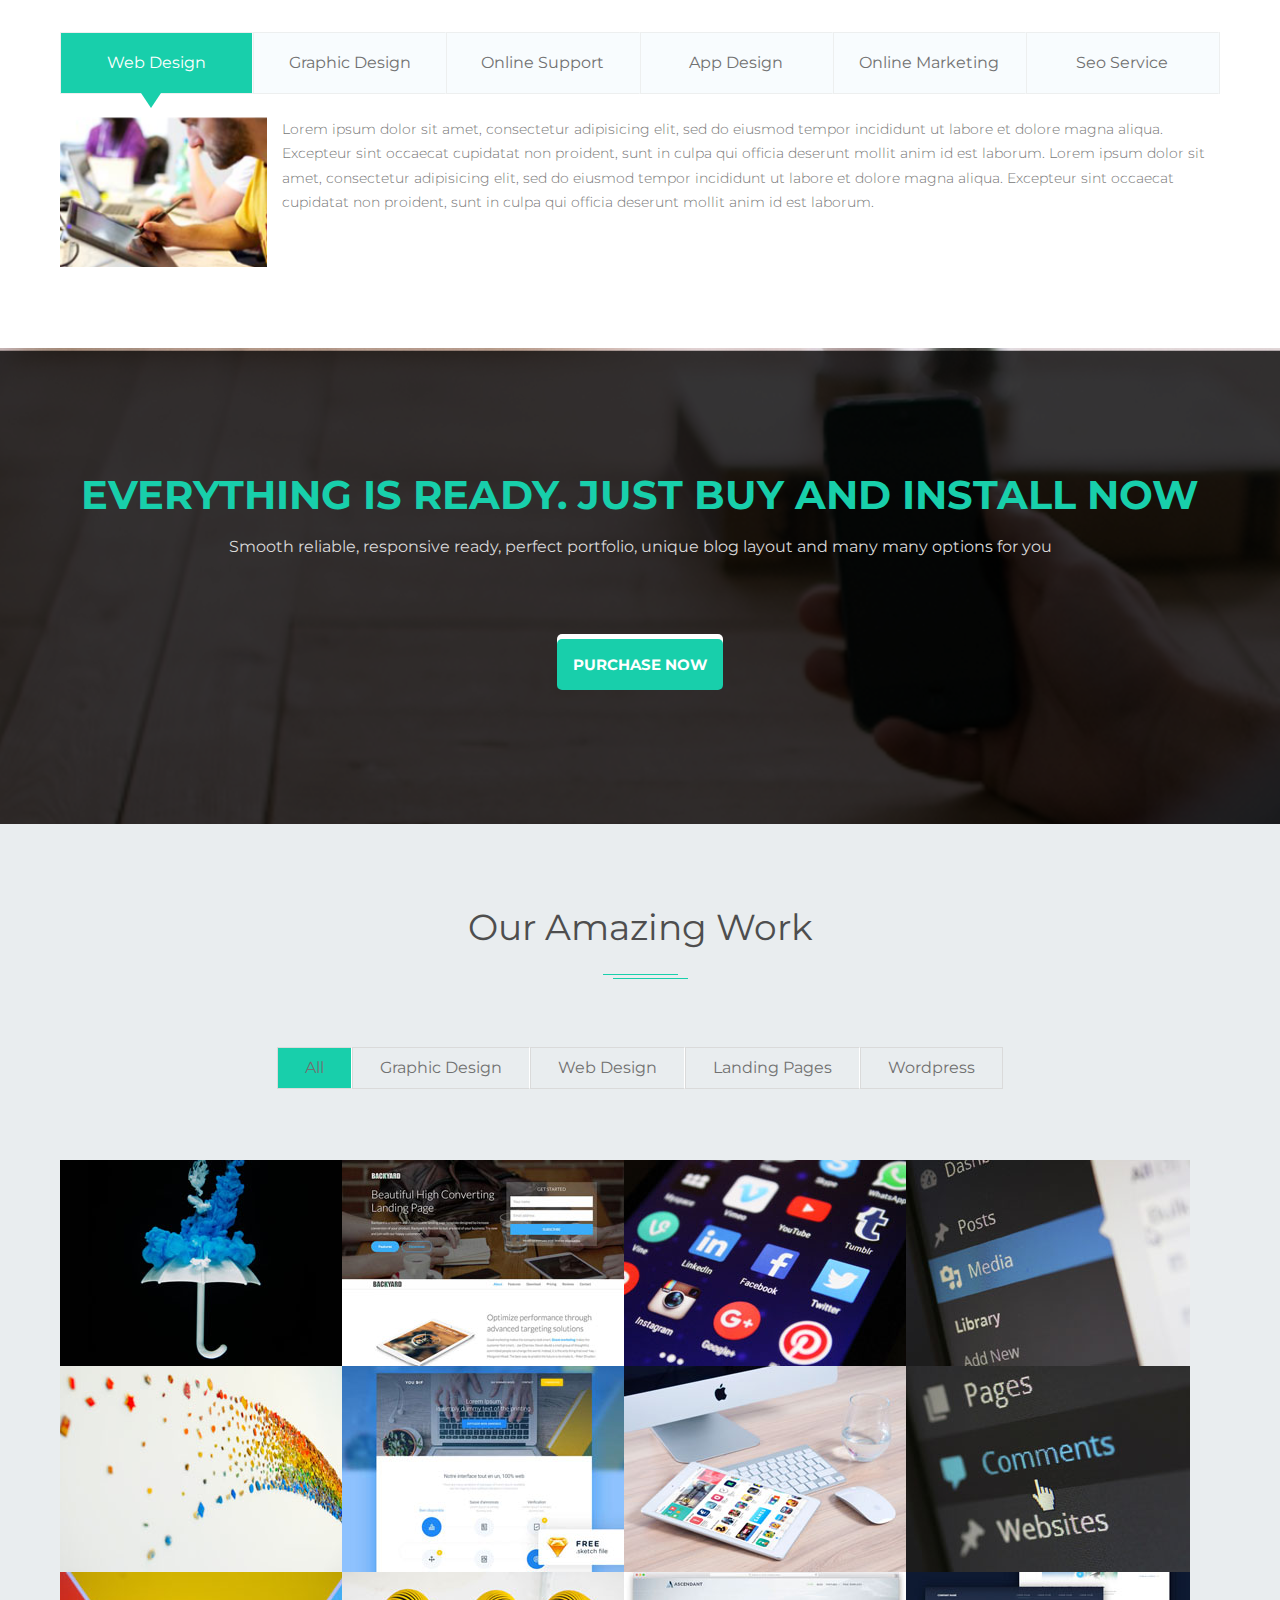
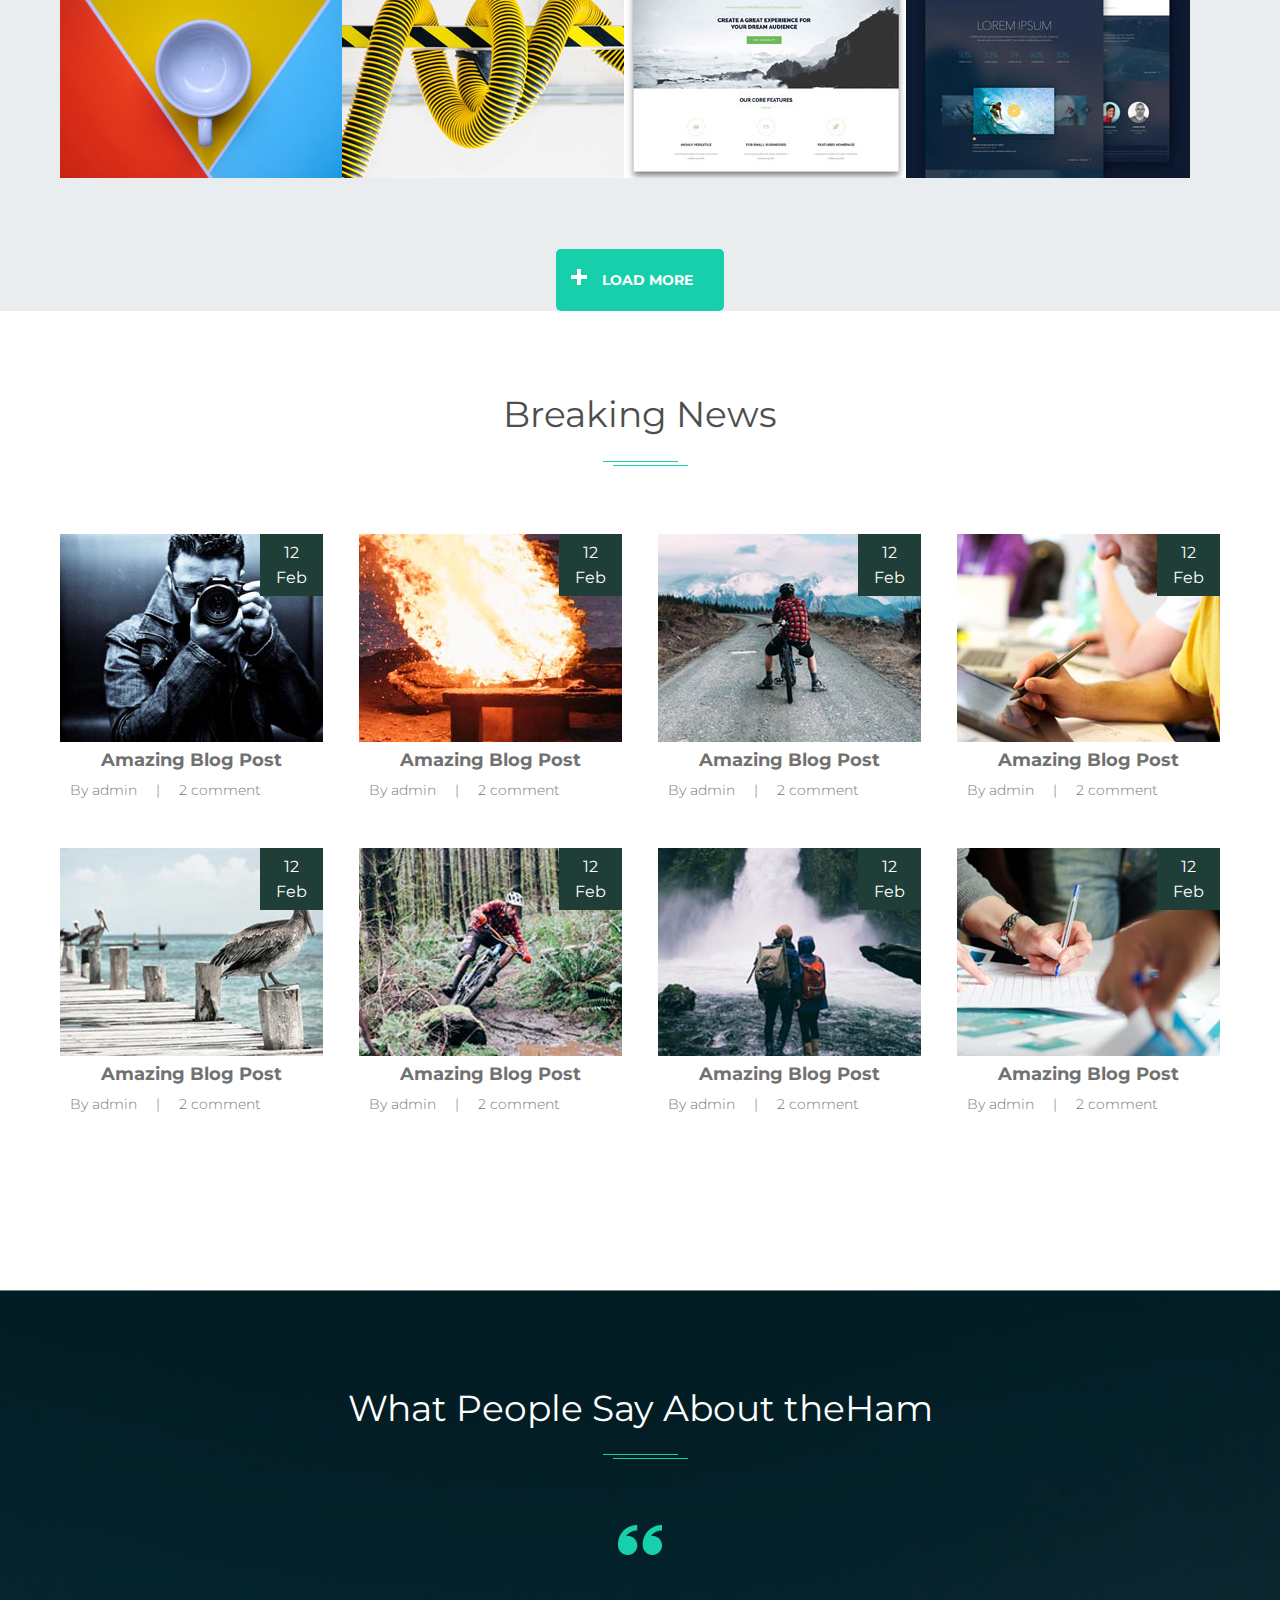
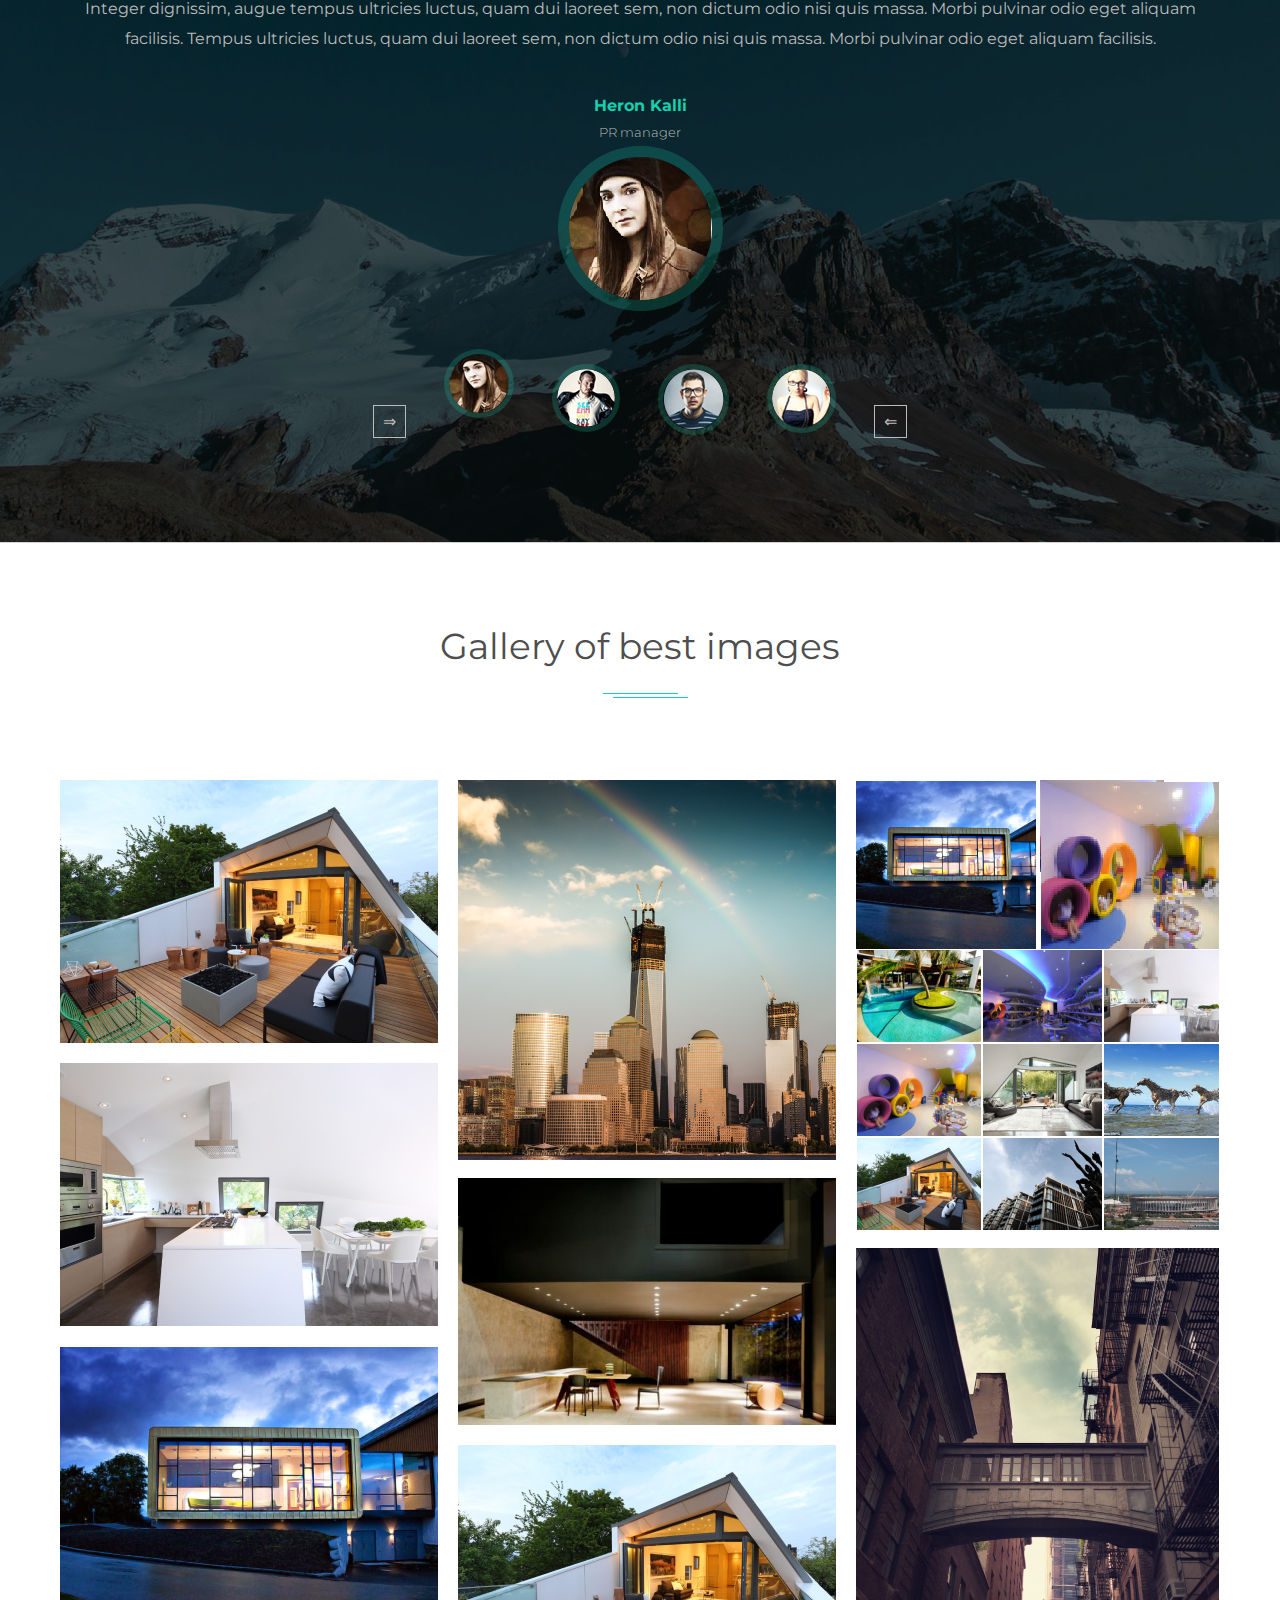
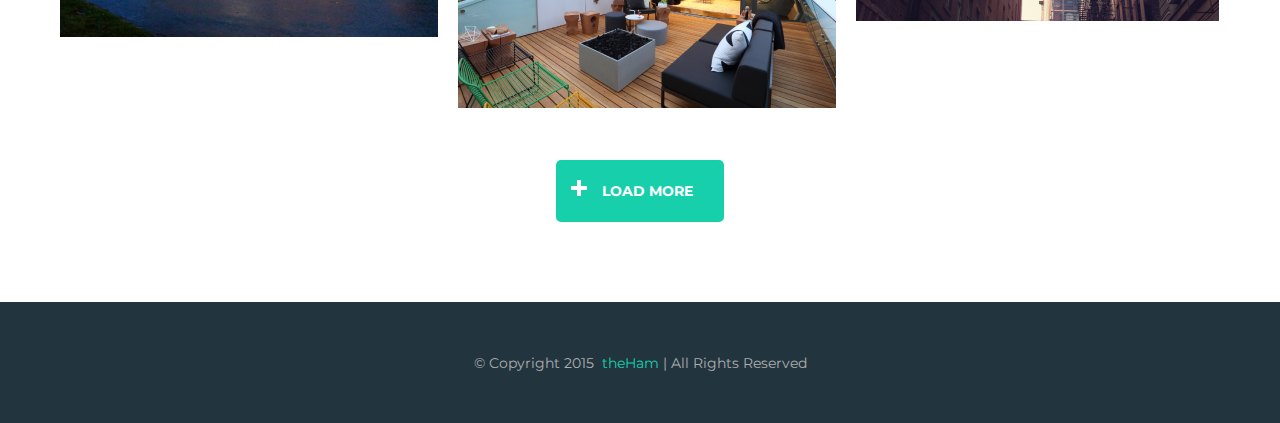
==== commit 15fc4da5: "Update index.html" ====
--- a/index.html
+++ b/index.html
@@ -94,7 +94,7 @@
       <main>
         <div class="main-navbar">
           <div>
-            <img src="/image/icon/Theme .png" alt="Different theme option" />
+            <img src=`{process.env.PUBLIC_URL}+image/icon/Theme.png` alt="Different theme option" />
             <p>Different theme option</p>
           </div>
           <div>
@@ -445,6 +445,6 @@
         <p>© Copyright 2015 &#160<span>theHam</span>&#160| All Rights Reserved</p>
       </footer>
     </div>
-    <script src="/script/script.js" defer></script>
+    <script src="./script/script.js" defer></script>
   </body>
 </html>
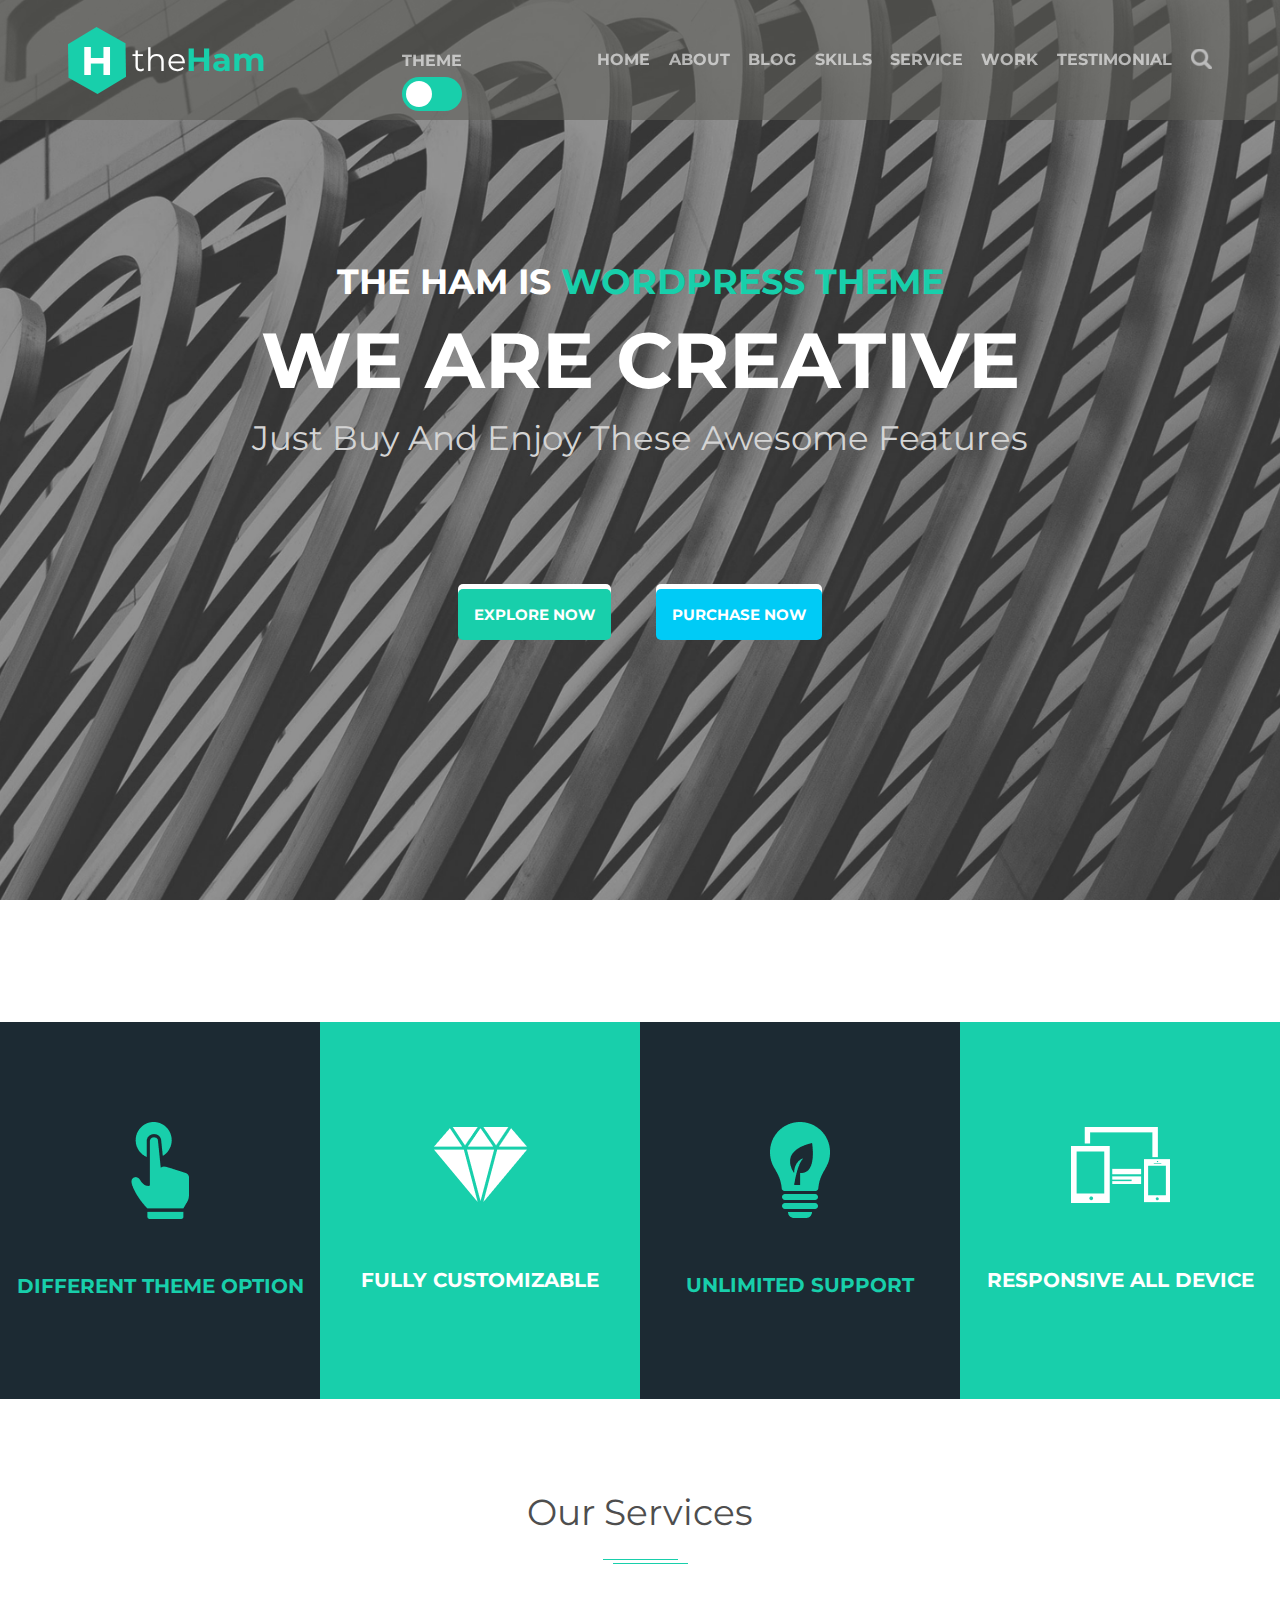
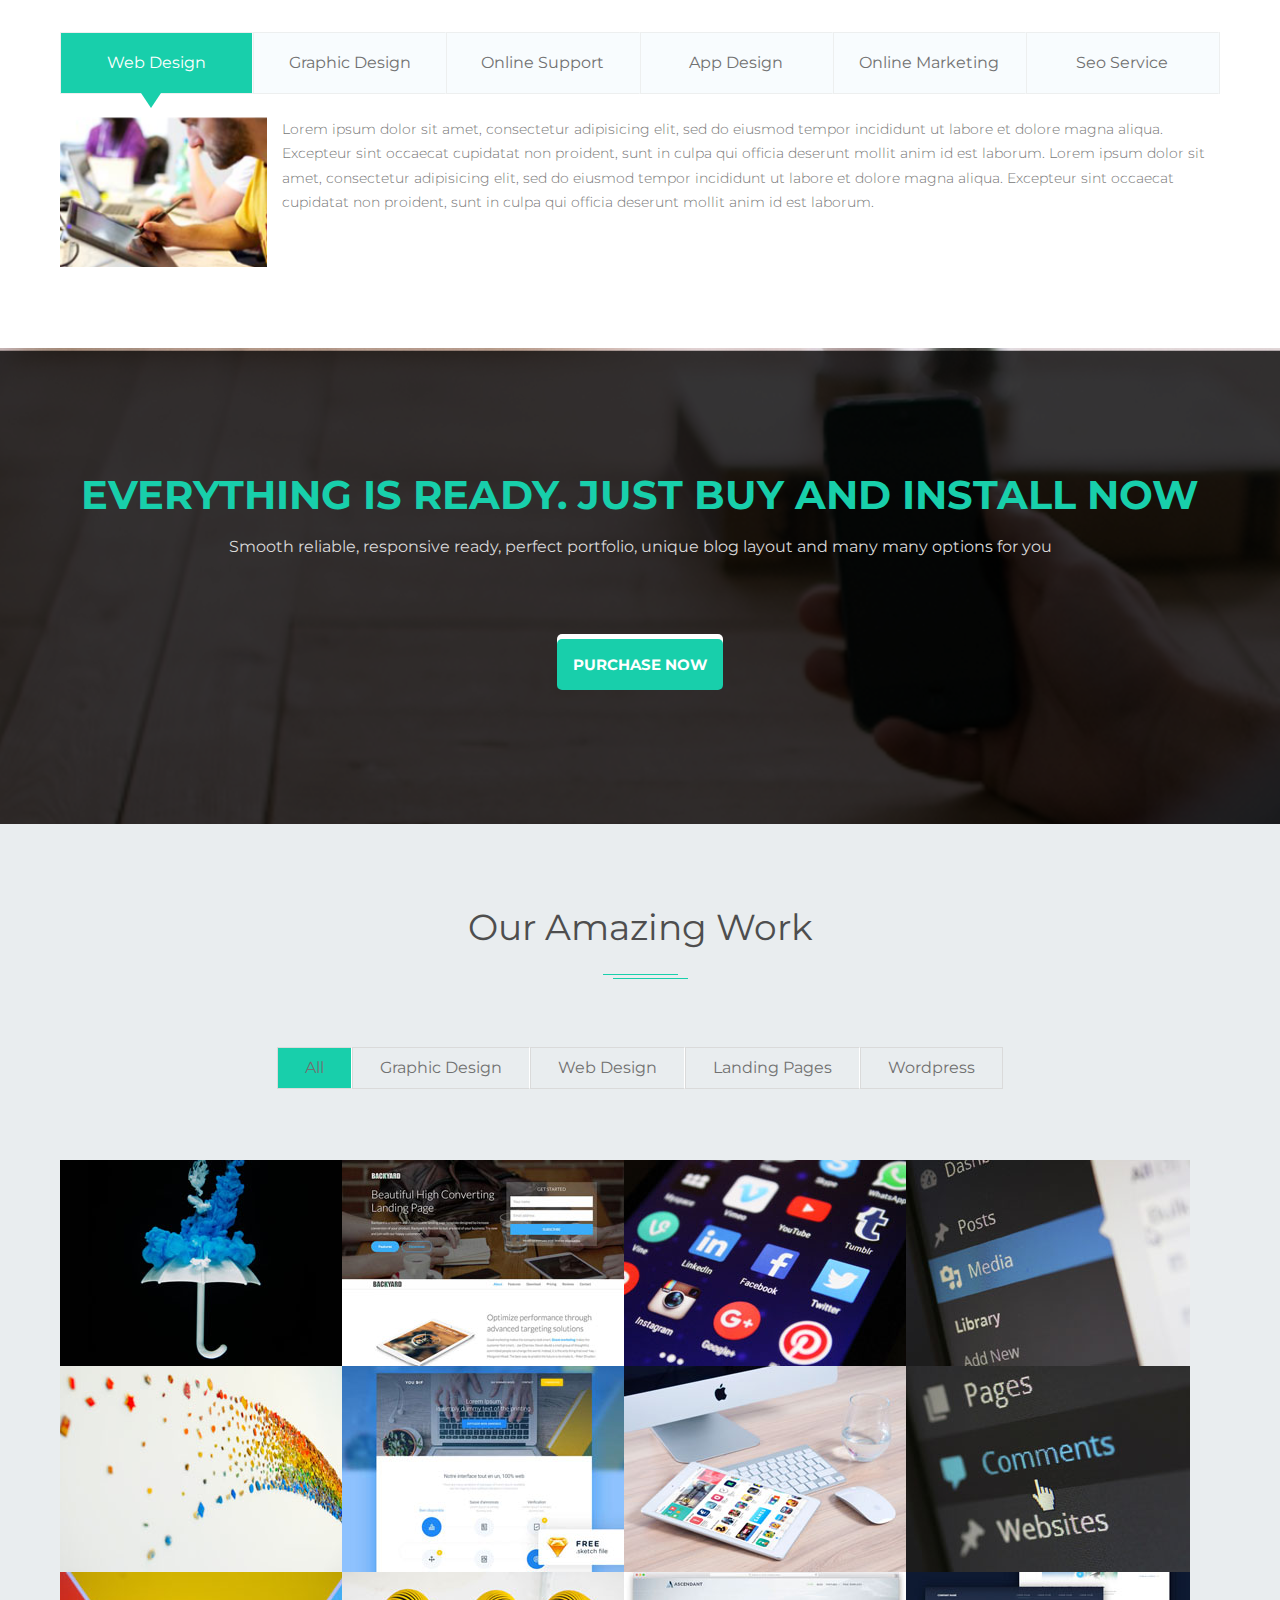
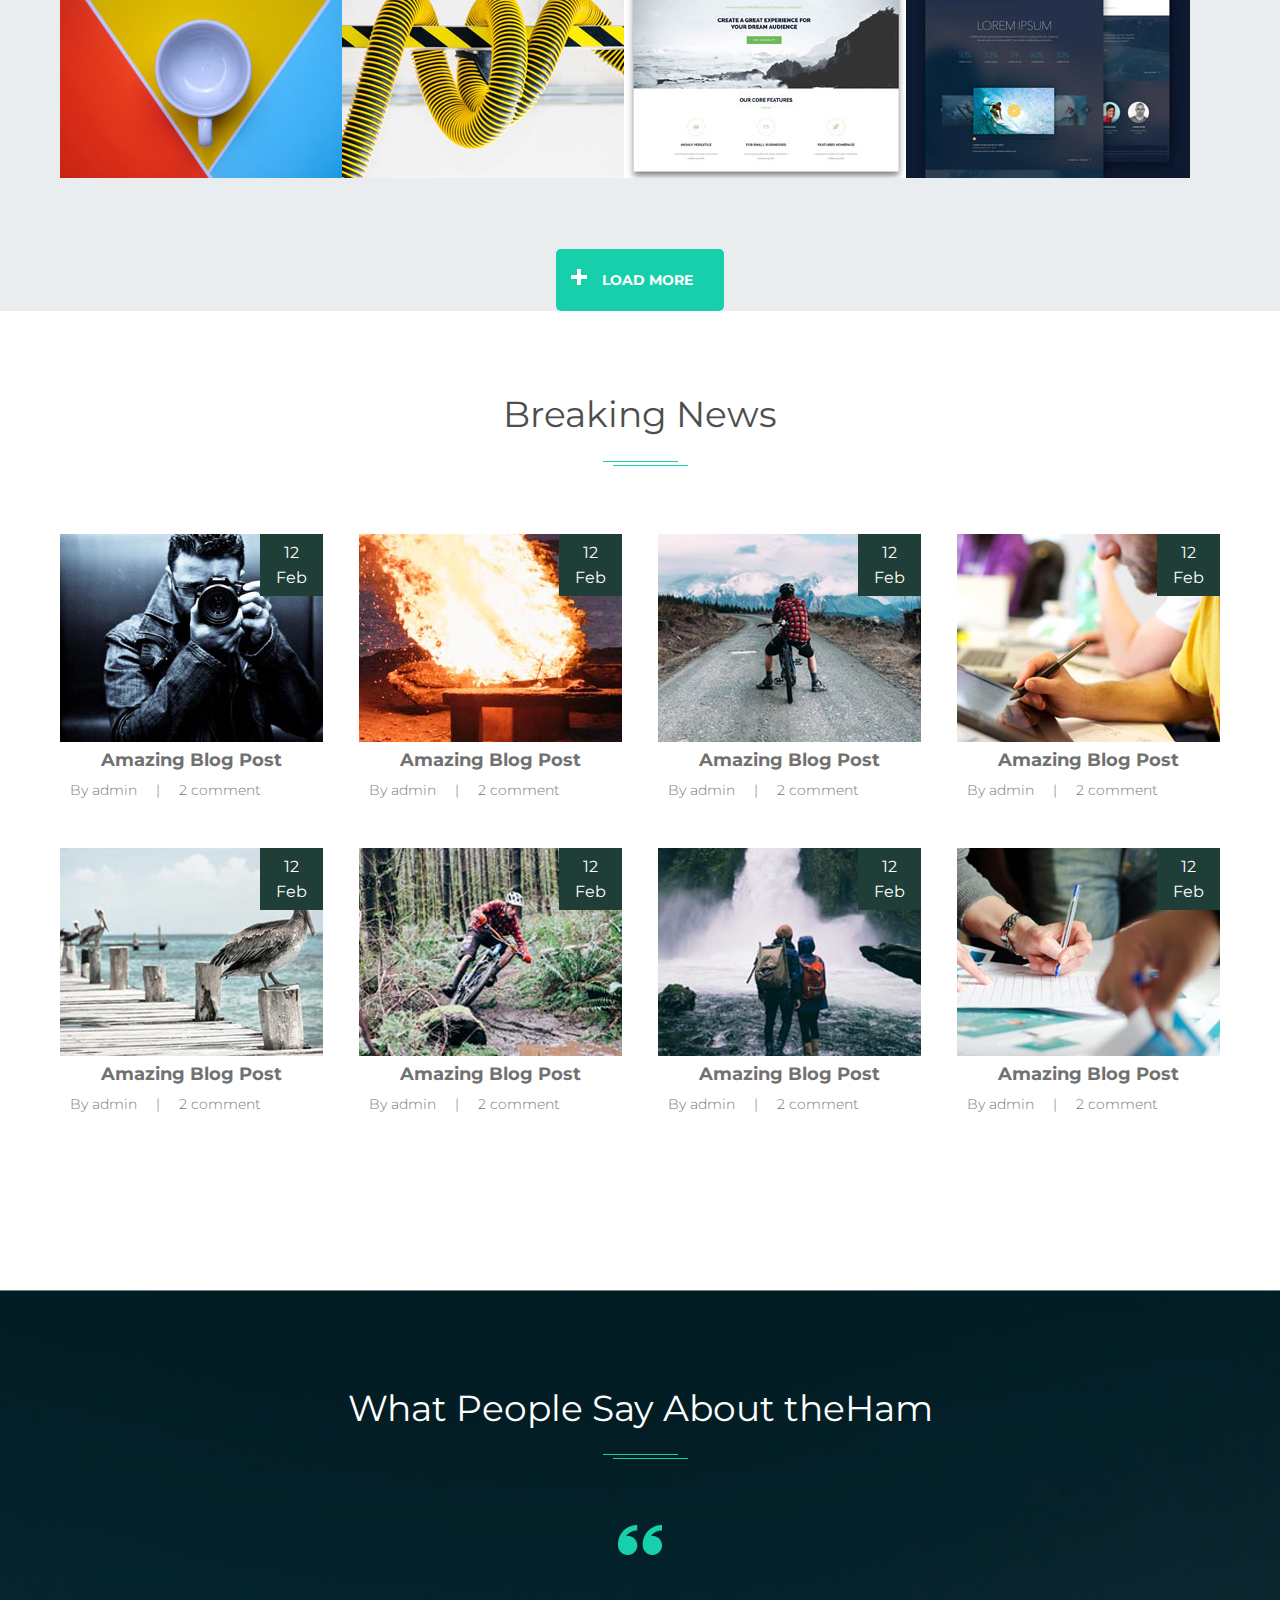
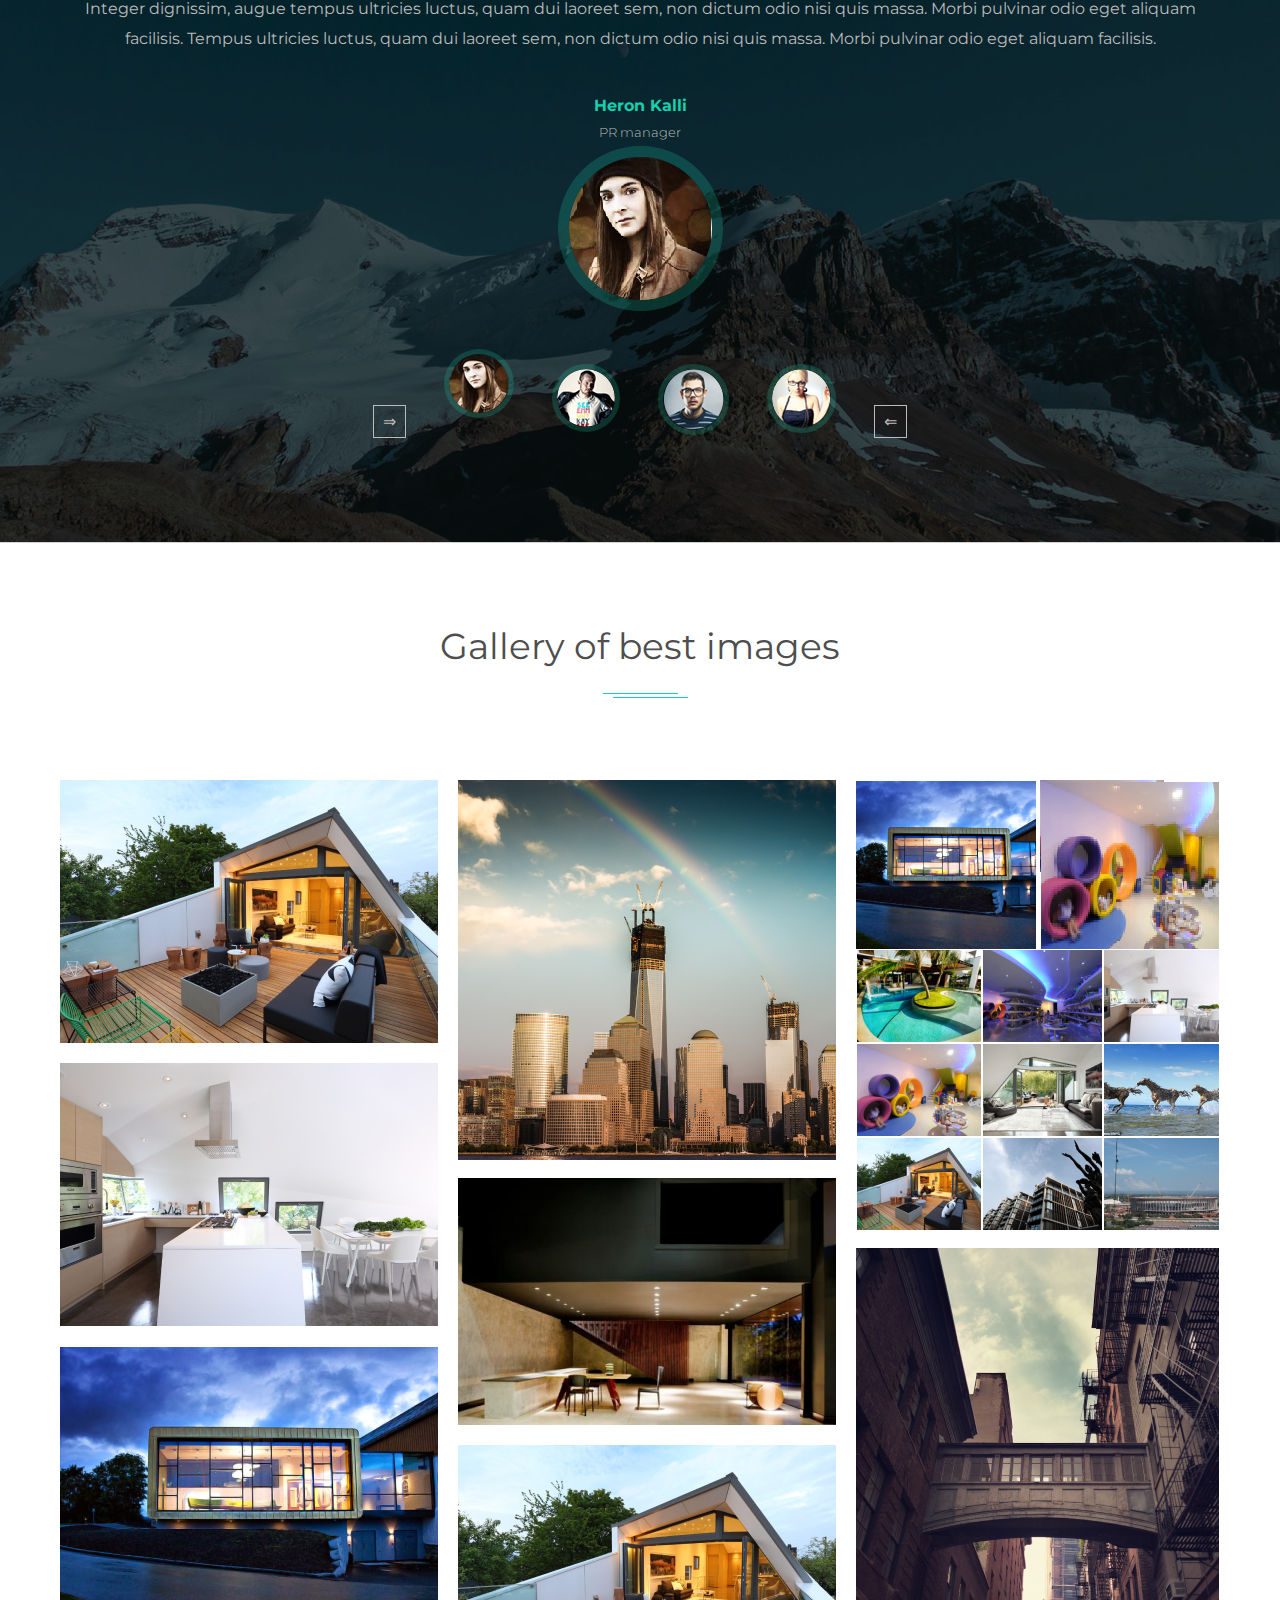
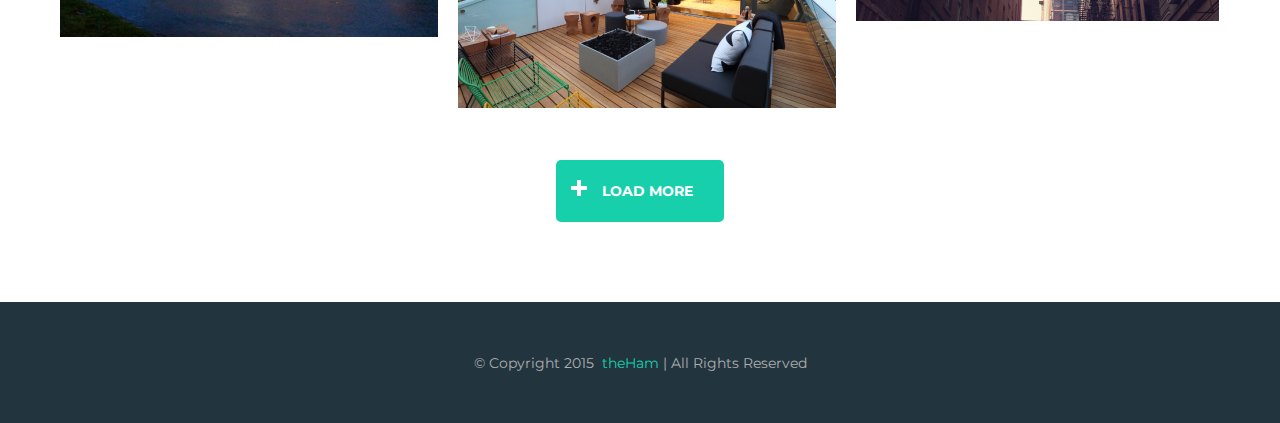
==== commit a6f510bc: "fixed photors" ====
--- a/index.html
+++ b/index.html
@@ -19,7 +19,7 @@
       <header>
         <nav class="nav-header">
           <div class="main-logo">
-            <img src="/image/theHam.svg" alt="theHam" />
+            <img src="./image/theHam.svg" alt="theHam" />
             <p class="element-log">H</p>
             <p class="name-logo">the<span>Ham</span></p>
           </div>
@@ -94,19 +94,19 @@
       <main>
         <div class="main-navbar">
           <div>
-            <img src=`{process.env.PUBLIC_URL}+image/icon/Theme.png` alt="Different theme option" />
+            <img src="./image/icon/Theme .png"alt="Different theme option" />
             <p>Different theme option</p>
           </div>
           <div>
-            <img src="/image/icon/customizable.png" alt="fully customizable" />
+            <img src="./image/icon/customizable.png" alt="fully customizable" />
             <p>fully customizable</p>
           </div>
           <div>
-            <img src="/image/icon/unlimited.png" alt="unlimited support" />
+            <img src="./image/icon/unlimited.png" alt="unlimited support" />
             <p>unlimited support</p>
           </div>
           <div>
-            <img src="/image/icon/alldivece.png" alt="responsive all device" />
+            <img src="./image/icon/alldivece.png" alt="responsive all device" />
             <p>responsive all device</p>
           </div>
         </div>
@@ -138,7 +138,7 @@
           </nav>
           <div class="information">
             <div class="service-description click-on-button" show-info="web">
-              <img src="/image/Our services/WebDesign.png" alt="Web Design" />
+              <img src="./image/Our services/WebDesign.png" alt="Web Design" />
               <p>
               Lorem ipsum dolor sit amet, consectetur adipisicing elit, sed do
               eiusmod tempor incididunt ut labore et dolore magna aliqua.
@@ -151,31 +151,31 @@
             </p>
             </div>
             <div class="service-description" show-info ="graphic">
-            <img src="/image/Our services/graphic-design.jpg" alt="Graphic Design" />
+            <img src="./image/Our services/graphic-design.jpg" alt="Graphic Design" />
             <p>
               Lorem ipsum dolor sit amet consectetur adipisicing elit. Corporis explicabo quis dignissimos. Libero asperiores voluptatem esse ipsam illum quas commodi est, excepturi ducimus. Est eaque nemo dignissimos sed nesciunt deleniti molestias, quidem excepturi officia illum quos commodi iusto obcaecati voluptate corporis. Velit quibusdam illum aperiam, architecto hic molestiae, impedit aspernatur perferendis iusto unde est, vel cum. Aut asperiores vel unde laudantium! Incidunt vitae animi quisquam suscipit cum doloribus! Vel explicabo provident atque ipsam veniam, dignissimos voluptatibus facere perferendis quo sint repellat consequatur voluptates, natus, non accusantium a praesentium nam ipsa quisquam alias nulla dicta! Nihil accusantium architecto possimus voluptate adipisci.
             </p>
             </div>
           <div class="service-description" show-info ="support">
-            <img src="/image/Our services/support.png" alt="Support" />
+            <img src="./image/Our services/support.png" alt="Support" />
             <p>
               Lorem ipsum dolor sit amet consectetur adipisicing elit. Nobis quae quod sequi voluptatibus quam voluptatum sunt itaque praesentium, inventore ipsa a omnis saepe nisi tenetur sit. Consequatur culpa incidunt dolorem modi nobis tempore adipisci dolorum eum ipsa aperiam perferendis nam nisi et vel saepe, asperiores consectetur sunt quos architecto voluptatibus sint fuga blanditiis, pariatur odio! Tempore aperiam accusamus, facere, corporis sapiente aliquid repudiandae non labore iure est, possimus omnis? Voluptate quas sint enim. Qui pariatur dolore aspernatur eum earum delectus illo ab veniam. Non doloribus ipsam sapiente ratione numquam, officia dolor magnam in saepe dolorem doloremque voluptatibus sint distinctio, iure fugit nam incidunt suscipit alias quisquam eaque. Omnis, nesciunt. 
             </p>
           </div>
           <div class="service-description" show-info ="app-design">
-            <img src="/image/Our services/app-design.jpg" alt="App Design" />
+            <img src="./image/Our services/app-design.jpg" alt="App Design" />
             <p>
               Lorem ipsum dolor sit, amet consectetur adipisicing elit. Quo vel, tempora dignissimos sequi dolores voluptatibus in ex dicta ab assumenda autem harum voluptate aut reprehenderit vitae, sint maiores suscipit, reiciendis quae tempore! Aspernatur vel amet pariatur corrupti quos a, sapiente neque, ea, earum aut quo? Voluptatem maiores est veritatis aut in ut aliquid amet eum quos repellendus? Unde, laboriosam. Deleniti voluptates officia sed atque repudiandae totam eaque quae praesentium aliquam inventore saepe, obcaecati distinctio cum et, aliquid sequi incidunt molestias tempora natus non ullam! Eius illum maiores, facere nesciunt voluptatum illo sapiente laudantium provident optio accusamus sint aperiam tempore distinctio!
             </p>
           </div>
           <div class="service-description" show-info ="marketing">
-            <img src="/image/Our services/marketing.jpg" alt="Marketing" />
+            <img src="./image/Our services/marketing.jpg" alt="Marketing" />
             <p>
               Lorem ipsum dolor sit amet consectetur adipisicing elit. Ex nostrum delectus est soluta cumque ratione qui repellat! Perferendis accusamus deleniti unde, impedit autem sint totam tenetur beatae temporibus optio amet vitae quia rerum laborum facilis ullam deserunt nemo, ipsum numquam! Perferendis natus quod totam assumenda aliquam. Quasi libero, delectus facere reprehenderit hic harum illo, nobis, officia corrupti aliquam neque ea obcaecati error rem tenetur debitis quas. Asperiores autem, fugit corporis esse, eveniet exercitationem maxime dicta veniam non placeat ratione perferendis aut pariatur excepturi quisquam accusamus!
             </p>
           </div>
           <div class="service-description" show-info ="service">
-            <img src="/image/Our services/service.jpg" alt="Service" />
+            <img src="./image/Our services/service.jpg" alt="Service" />
             <p>
                Possimus ipsa aperiam quam iste, illum aliquam alias maxime sapiente officia, dignissimos facere accusantium culpa nesciunt consequatur at autem! Laborum est distinctio adipisci qui dolore quibusdam molestiae dolor perferendis, sit laudantium voluptatibus doloremque voluptas voluptate earum fuga saepe alias expedita voluptatem officia sint quae rem commodi corrupti! Eaque, quo, ullam molestias quae architecto, magni dolorem id a sed iure ipsum maxime provident! Minima perspiciatis harum recusandae porro officiis deleniti expedita accusantium rerum saepe, praesentium odio exercitationem dolorum nihil incidunt id error suscipit doloribus consequatur quos corrupti provident dicta nulla! Unde dolore ullam dolores ratione repellendus corrupti perferendis, autem at, praesentium, molestiae sed harum placeat magni officiis eaque vitae impedit aspernatur voluptates nam! 
             </p>
@@ -218,7 +218,7 @@
           <div class="posts">
             <div class="amazing-blog">
               <a href="#"><img
-                src="/image/Breaking news/man-with-camera.png"
+                src="./image/Breaking news/man-with-camera.png"
                 alt="Man with camera"
               /></a>
               <div class="date-of-post">
@@ -232,7 +232,7 @@
               </div>
             </div>
             <div class="amazing-blog">
-              <a href="#"><img src="/image/Breaking news/fire.png" alt="Fire" /></a>
+              <a href="#"><img src="./image/Breaking news/fire.png" alt="Fire" /></a>
               <div class="date-of-post">
                 <p>12<br />Feb</p>
               </div>
@@ -245,7 +245,7 @@
             </div>
             <div class="amazing-blog">
               <a href="#"><img
-                src="/image/Breaking news/man-with-bicycle.png"
+                src="./image/Breaking news/man-with-bicycle.png"
                 alt="Man with bicycle"
               /></a>
               <div class="date-of-post">
@@ -259,19 +259,19 @@
               </div>
             </div>
             <div class="amazing-blog">
-              <a href="#"><img src="/image/Breaking news/paint.png" alt="Paint" /></a>
-              <div class="date-of-post">
-                <p>12<br />Feb</p>
-              </div>
-              <h4>Amazing Blog Post</h4>
-              <div class="comments">
-                <span>By admin</span>
-                <span>|</span>
-                <span> 2 comment</span>
-              </div>
-            </div>
-            <div class="amazing-blog">
-              <a href="#"><img src="/image/Breaking news/bird.png" alt="Bird" /></a>
+              <a href="#"><img src="./image/Breaking news/paint.png" alt="Paint" /></a>
+              <div class="date-of-post">
+                <p>12<br />Feb</p>
+              </div>
+              <h4>Amazing Blog Post</h4>
+              <div class="comments">
+                <span>By admin</span>
+                <span>|</span>
+                <span> 2 comment</span>
+              </div>
+            </div>
+            <div class="amazing-blog">
+              <a href="#"><img src="./image/Breaking news/bird.png" alt="Bird" /></a>
               <div class="date-of-post">
                 <p>12<br />Feb</p>
               </div>
@@ -284,7 +284,7 @@
             </div>
             <div class="amazing-blog">
               <a href="#"><img
-                src="/image/Breaking news/extreme-bike.png"
+                src="./image/Breaking news/extreme-bike.png"
                 alt="Extreme bike"
               /></a>
               <div class="date-of-post">
@@ -299,7 +299,7 @@
             </div>
             <div class="amazing-blog">
               <a href="#"><img
-                src="/image/Breaking news/people-and-waterfall.png"
+                src="./image/Breaking news/people-and-waterfall.png"
                 alt="People and waterfall"
               /></a>
               <div class="date-of-post">
@@ -313,7 +313,7 @@
               </div>
             </div>
             <div class="amazing-blog">
-              <a href="#"><img src="/image/Breaking news/business.png" alt="Business" /></a>
+              <a href="#"><img src="./image/Breaking news/business.png" alt="Business" /></a>
               <div class="date-of-post">
                 <p>12<br />Feb</p>
               </div>
@@ -330,7 +330,7 @@
           <h3>What People Say About theHam</h3>
           <div class="green-line-top"></div>
           <div class="green-line-bottom"></div>
-          <img class="coma" src="/image/Coma-about-us.png" alt="Coma" />
+          <img class="coma" src="./image/Coma-about-us.png" alt="Coma" />
           <p>
             Integer dignissim, augue tempus ultricies luctus, quam dui laoreet
             sem, non dictum odio nisi quis massa. Morbi pulvinar odio eget
@@ -343,7 +343,7 @@
             <h5>Heron Kalli</h5>
             <span>PR manager</span>
             <div class="foto-employees">
-              <img src="/image/employees/HeronKalli-big.png" alt="Heron Kalli" />
+              <img src="./image/employees/HeronKalli-big.png" alt="Heron Kalli" />
             </div>
           </div>
 
@@ -351,7 +351,7 @@
             <h5>Ben Stall</h5>
             <span>Project manager</span>
             <div class="foto-employees">
-              <img src="/image/employees/BenStall-big.png" alt="Ben Stall" />
+              <img src="./image/employees/BenStall-big.png" alt="Ben Stall" />
             </div>
           </div>
 
@@ -359,7 +359,7 @@
             <h5>Hasan Al</h5>
             <span>UX Designer</span>
             <div class="foto-employees">
-              <img src="/image/employees/Hasan-Ali.png" alt="Hasan Ali" />
+              <img src="./image/employees/Hasan-Ali.png" alt="Hasan Ali" />
             </div>
           </div>
 
@@ -367,7 +367,7 @@
             <h5>Rebeca Derth</h5>
             <span>Office manager</span>
             <div class="foto-employees">
-              <img src="/image/employees/RebecaDerth-big.png" alt="Rebeca Derth" />
+              <img src="./image/employees/RebecaDerth-big.png" alt="Rebeca Derth" />
             </div>
           </div>
         </div>
@@ -375,16 +375,16 @@
           <div class="left-arrow">&#8658</div>
           <div class="links-employees">
             <div class="link block">
-              <img src="/image/employees/HeronKalli.png" alt="Heron Kalli" />
+              <img src="./image/employees/HeronKalli.png" alt="Heron Kalli" />
             </div>
             <div class="link">
-              <img src="/image/employees/BenStall.png" alt="Ben Stall" />
+              <img src="./image/employees/BenStall.png" alt="Ben Stall" />
             </div>
             <div class="link ">
-              <img src="/image/employees/Hasan.png" alt="Hasan Ali" />
+              <img src="./image/employees/Hasan.png" alt="Hasan Ali" />
             </div>
             <div class="link ">
-              <img src="/image/employees/RebecaDerth.png" alt="Rebeca Derth" />
+              <img src="./image/employees/RebecaDerth.png" alt="Rebeca Derth" />
             </div>
           </div>
           <div class="right-arrow">&#8656</div>
@@ -397,42 +397,42 @@
           <div class="green-line-bottom"></div>
           <div class="galary-images">
             <div class="terace">
-                <img src="/image/Galary of images/terrace.png" alt="Terrace">
+                <img src="./image/Galary of images/terrace.png" alt="Terrace">
             </div>
             <div class="dubai">
-                <img src="/image/Galary of images/Dubai.png" alt="Dubai">
+                <img src="./image/Galary of images/Dubai.png" alt="Dubai">
             </div>
             <div class="kalash">
                 <div class="top-kalash">
-                    <img src="/image/Galary of images/small-house.png" alt="House">
-                    <img src="/image/Galary of images/Kids-room.png" alt="Kids room">
+                    <img src="./image/Galary of images/small-house.png" alt="House">
+                    <img src="./image/Galary of images/Kids-room.png" alt="Kids room">
                 </div>
                 <div class="bottom-kalash">
-                    <img src="/image/Galary of images/Pools-small.png" alt="Pools">
-                    <img src="/image/Galary of images/Kids-Store-small.png" alt="Kids Store">
-                    <img src="/image/Galary of images/small-kitchen.png" alt="Kitchen">
-                    <img src="/image/Galary of images/Kids-small.png" alt="Kids">
-                    <img src="/image/Galary of images/small-room.png" alt="Room">
-                    <img src="/image/Galary of images/horses-small.png" alt="Horses">
-                    <img src="/image/Galary of images/small-terrace.png" alt="Terrace">
-                    <img src="/image/Galary of images/small-bilding.png" alt="Bilding">
-                    <img src="/image/Galary of images/staduims-small.png" alt="Staduims">
+                    <img src="./image/Galary of images/Pools-small.png" alt="Pools">
+                    <img src="./image/Galary of images/Kids-Store-small.png" alt="Kids Store">
+                    <img src="./image/Galary of images/small-kitchen.png" alt="Kitchen">
+                    <img src="./image/Galary of images/Kids-small.png" alt="Kids">
+                    <img src="./image/Galary of images/small-room.png" alt="Room">
+                    <img src="./image/Galary of images/horses-small.png" alt="Horses">
+                    <img src="./image/Galary of images/small-terrace.png" alt="Terrace">
+                    <img src="./image/Galary of images/small-bilding.png" alt="Bilding">
+                    <img src="./image/Galary of images/staduims-small.png" alt="Staduims">
                 </div>
             </div>
             <div class="kitchen">
-                <img src="/image/Galary of images/Kitchen.png" alt="Kitchen">
+                <img src="./image/Galary of images/Kitchen.png" alt="Kitchen">
             </div>
             <div class="room">
-                <img src="/image/Galary of images/Room.png" alt="Room">
+                <img src="./image/Galary of images/Room.png" alt="Room">
             </div>
             <div class="bridge">
-                <img src="/image/Galary of images/Bridge.png" alt="Bridge">
+                <img src="./image/Galary of images/Bridge.png" alt="Bridge">
             </div>
             <div class="house">
-                <img src="/image/Galary of images/House.png" alt="House">
+                <img src="./image/Galary of images/House.png" alt="House">
             </div>
             <div class="terrace">
-                <img src="/image/Galary of images/terrace.png" alt="Terrace">
+                <img src="./image/Galary of images/terrace.png" alt="Terrace">
             </div>
           </div>
           <div class="load-more">
--- a/css/style.css
+++ b/css/style.css
@@ -1,6 +1,6 @@
 .wraper{
     width: 100%;
-    font-family: 'Montserrat', sans-serif;
+    font-family: Montserrat, sans-serif;
 }
 .switch{
     position: relative;
@@ -48,7 +48,7 @@
 }
 
 header{
-    background: url("/image/header-background.png")no-repeat center/cover;
+    background: url("../image/header-background.png")no-repeat center/cover;
     background-attachment: fixed;
     height:1012px;
 }
@@ -289,7 +289,7 @@
 }
 .action{
     height: 476px;
-    background: url("/image/blockAction.png")no-repeat center/cover;
+    background: url("../image/blockAction.png")no-repeat center/cover;
     display: flex;
     flex-direction: column;
     align-items: center;
@@ -461,7 +461,7 @@
     text-transform: uppercase;
 }
 .load-more span::before{
-    content:url("/image/icon/Plus.png");
+    content:url("../image/icon/Plus.png");
     padding: 20px 15px;
 }
 .breaking-news{
@@ -521,7 +521,7 @@
     padding:6px 16px;
 }
 .say-about-us{
-    background: url('/image/About-us.png')no-repeat center/cover;
+    background: url('../image/About-us.png')no-repeat center/cover;
     height: 853px;
     text-align: center;
 }
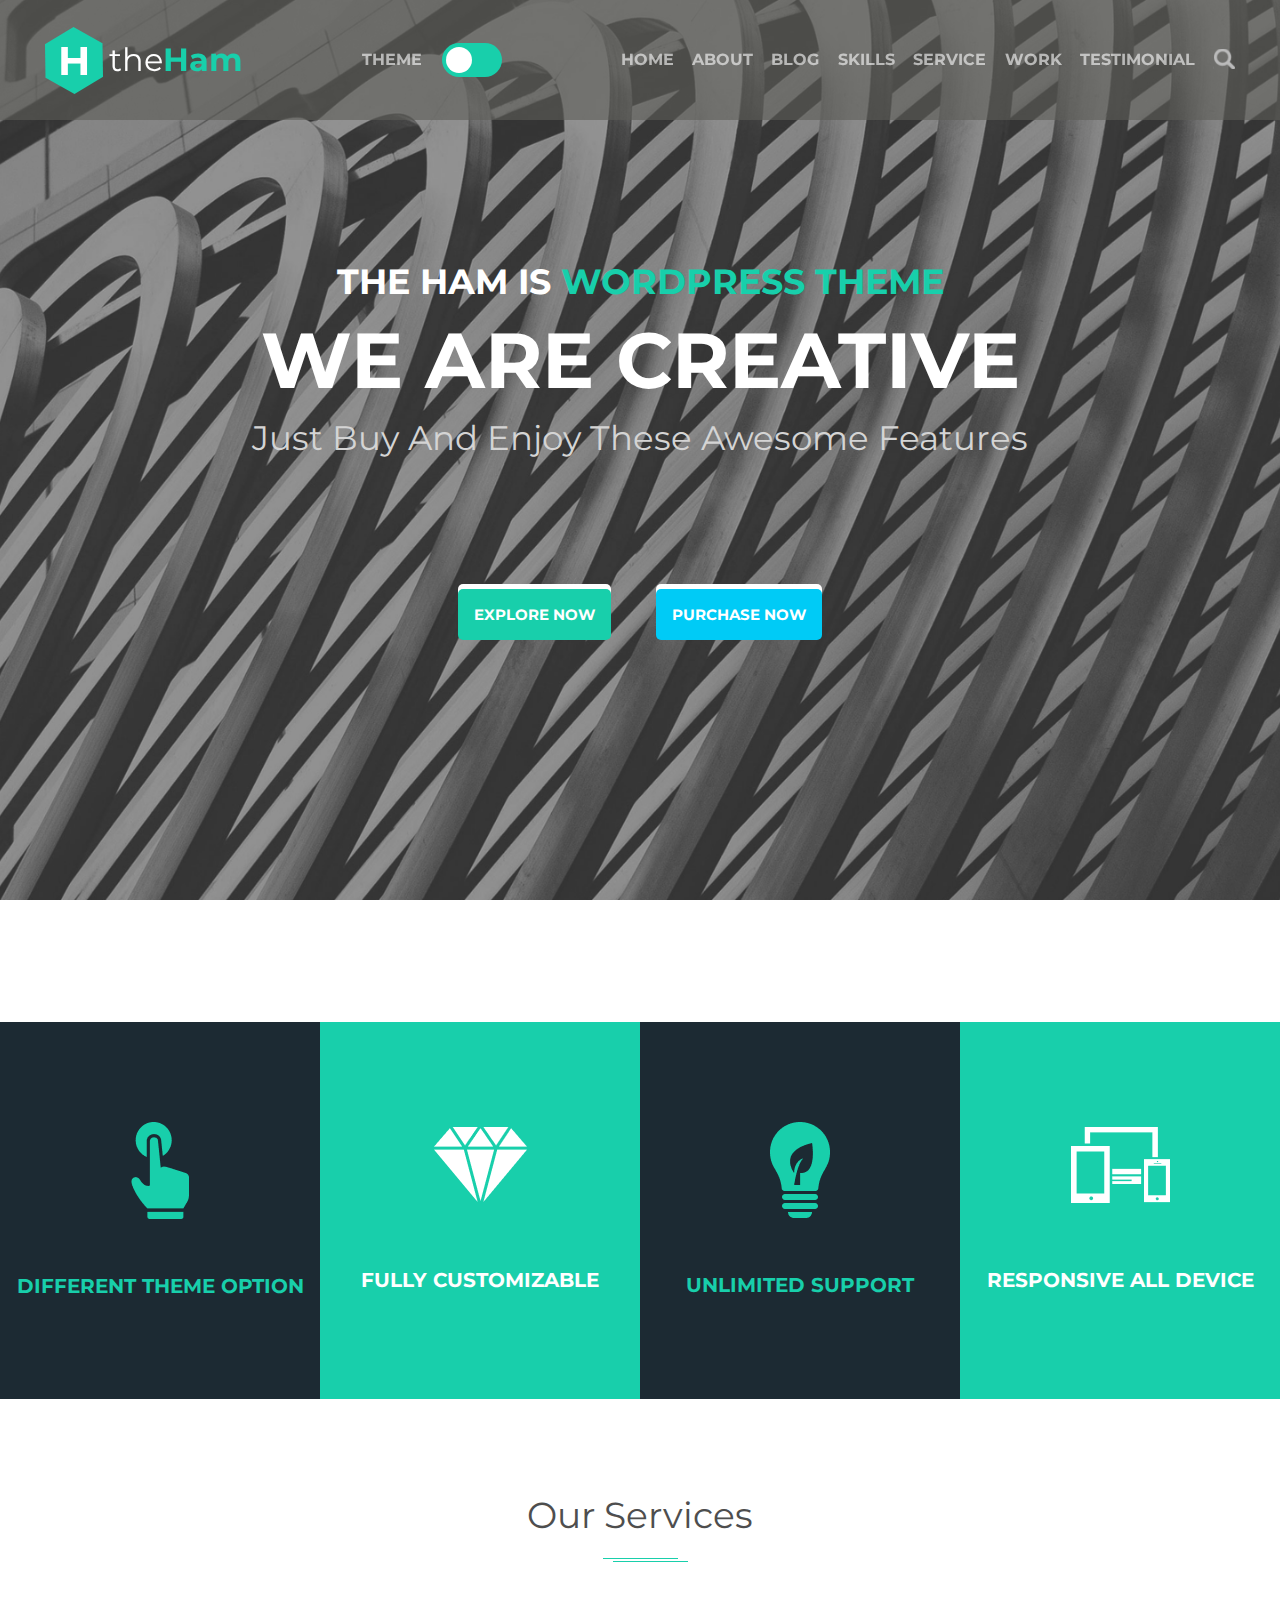
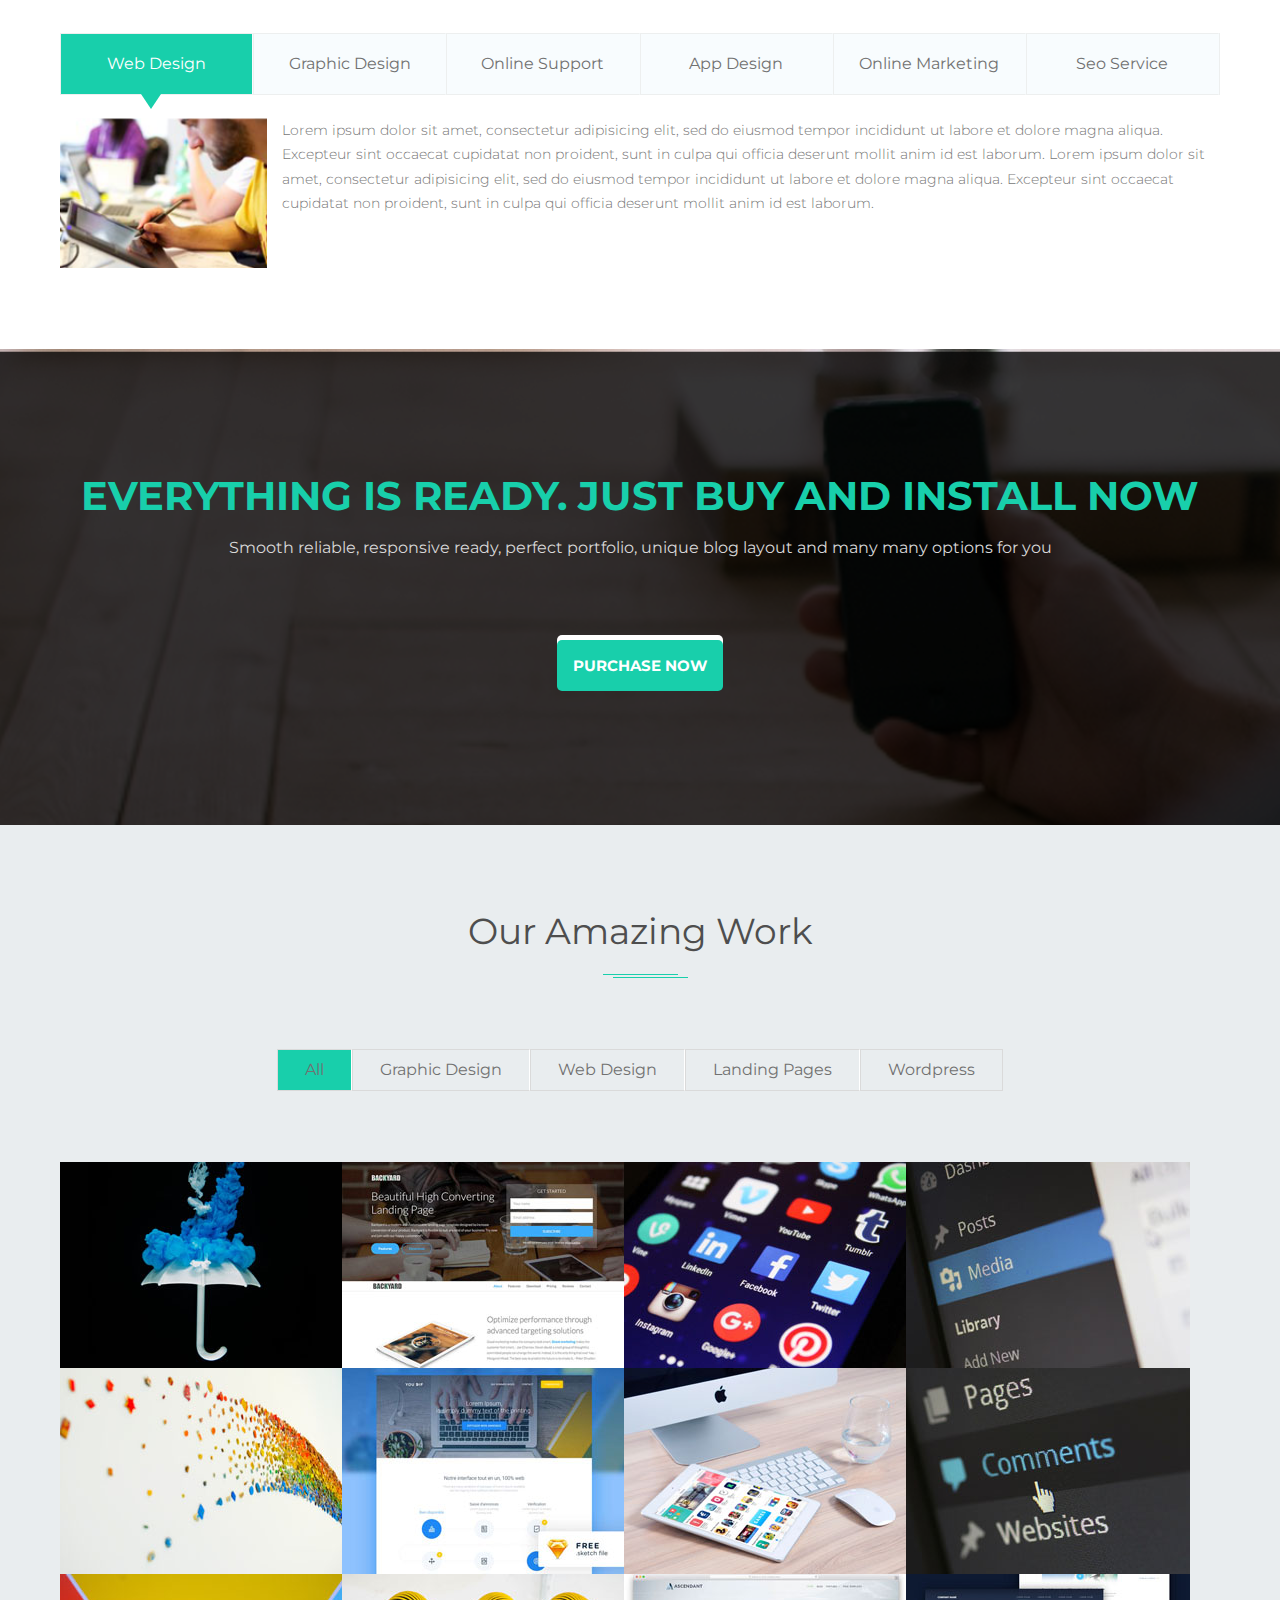
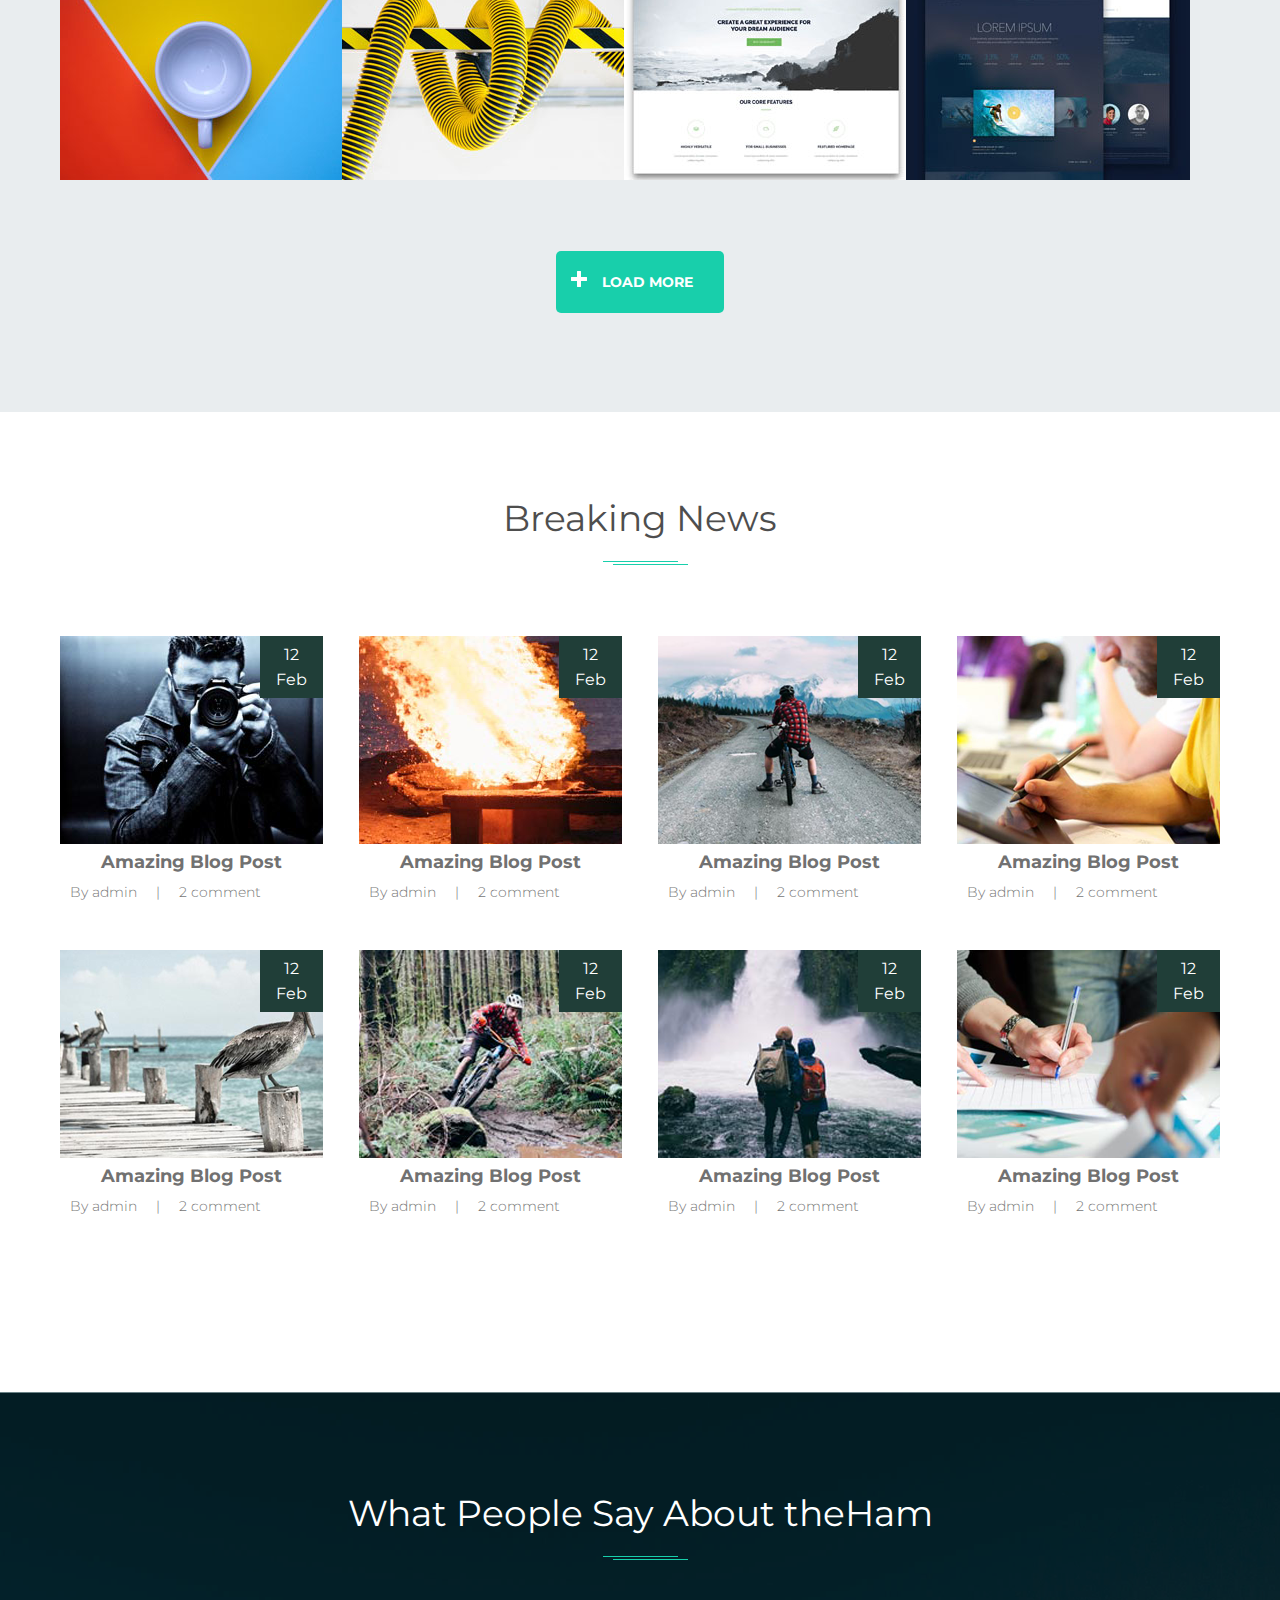
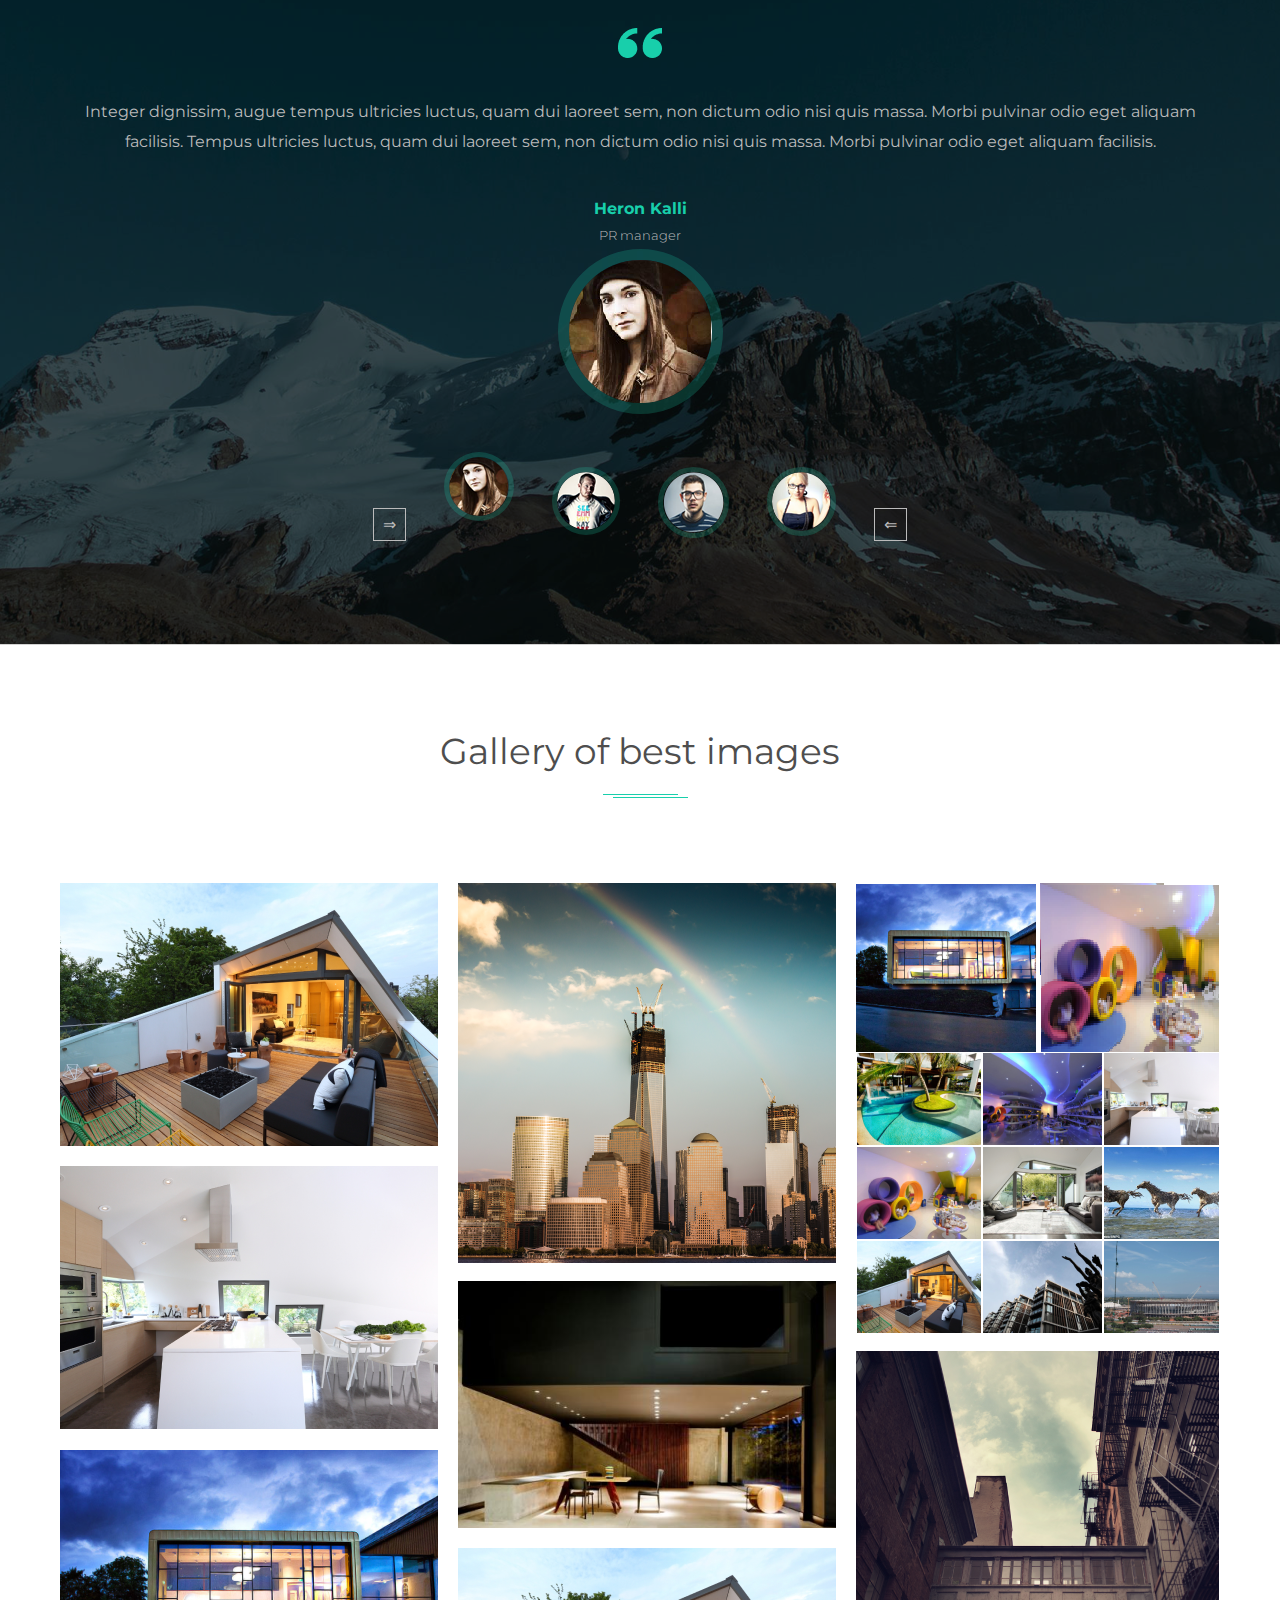
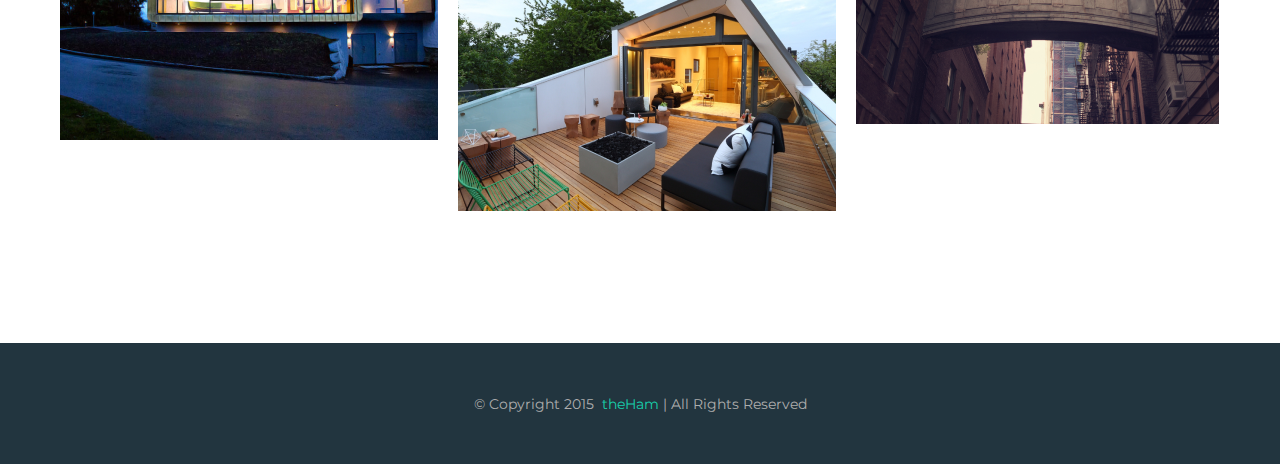
==== commit 850a461f: "fixed comments of menter" ====
--- a/index.html
+++ b/index.html
@@ -10,8 +10,8 @@
       href="https://fonts.googleapis.com/css2?family=Montserrat:wght@300;400;700&display=swap"
       rel="stylesheet"/>
     <link rel="stylesheet" href="./css/reset.css" />
-    <link rel="stylesheet" href="./css/style.css">
-    <link rel="stylesheet"  title="theme" href="#"/>
+    <!-- <link rel="stylesheet" href="./css/style.css"> -->
+    <link rel="stylesheet"  title="theme" href="./css/style-light.css"/>
     <title>step project</title>
   </head>
   <body>
@@ -20,13 +20,15 @@
         <nav class="nav-header">
           <div class="main-logo">
             <img src="./image/theHam.svg" alt="theHam" />
-            <p class="element-log">H</p>
-            <p class="name-logo">the<span>Ham</span></p>
-          </div>
-          <label class ="switch">
-            <span class="name-slider">Theme</span>
+            <a href="#" class="element-log">H</a>
+            <a href="#" class="name-logo">the<span>Ham</span></a>
+          </div>
+            <div class="switch-wrapp">
+              <p class="name-theme">Theme</p>
+              <label class ="switch">
               <input type="checkbox" id="input" data-input="1">
               <span class="slider"></span>
+            </div>
           </label>
           <div class="nav-bar">
             <ul>
@@ -112,9 +114,7 @@
         </div>
         <section class="our-services">
           <h3>Our Services</h3>
-          <div class="green-line-top"></div>
-          <div class="green-line-bottom"></div>
-          <nav class="services">
+          <div class="services">
             <ul class="click">
               <li data-name="web" class="clikc-button-color">
                 Web Design
@@ -135,7 +135,7 @@
                 Seo Service
               </li>
             </ul>
-          </nav>
+          </div>
           <div class="information">
             <div class="service-description click-on-button" show-info="web">
               <img src="./image/Our services/WebDesign.png" alt="Web Design" />
@@ -194,8 +194,6 @@
         </section>
         <section class="our-work">
           <h3>Our Amazing Work</h3>
-          <div class="green-line-top"></div>
-          <div class="green-line-bottom"></div>
           <nav class="navbar-of-works">
             <ul class="our-work-buttons">
               <li data-item ="all" class="btn-photo-color">All</li>
@@ -211,10 +209,8 @@
     <span href="#">Load More</span>
   </div>
         </section>
-        <section class="breaking-news">
+        <article class="breaking-news">
           <h3>Breaking News</h3>
-          <div class="green-line-top"></div>
-          <div class="green-line-bottom"></div>
           <div class="posts">
             <div class="amazing-blog">
               <a href="#"><img
@@ -325,11 +321,9 @@
               </div>
             </div>
           </div>
-        </section>
+        </article>
         <section class="say-about-us">
           <h3>What People Say About theHam</h3>
-          <div class="green-line-top"></div>
-          <div class="green-line-bottom"></div>
           <img class="coma" src="./image/Coma-about-us.png" alt="Coma" />
           <p>
             Integer dignissim, augue tempus ultricies luctus, quam dui laoreet
@@ -393,8 +387,6 @@
         </section>
         <section class="best-image">
           <h3>Gallery of best images</h3>
-          <div class="green-line-top"></div>
-          <div class="green-line-bottom"></div>
           <div class="galary-images">
             <div class="terace">
                 <img src="./image/Galary of images/terrace.png" alt="Terrace">
@@ -435,9 +427,7 @@
                 <img src="./image/Galary of images/terrace.png" alt="Terrace">
             </div>
           </div>
-          <div class="load-more">
-            <span>Load More</span>
-          </div>
+         
 
         </section>
       </main>
--- a/css/style-light.css
+++ b/css/style-light.css
@@ -0,0 +1,737 @@
+.wraper{
+    width: 100%;
+    font-family: Montserrat, sans-serif;
+}
+
+.switch{
+    display: block;
+    position: relative;
+    width:60px;
+    height:34px;
+}
+.switch-wrapp{
+    width: 200px;
+    display: flex;
+    justify-content:center;
+    align-items: center;
+}
+.name-theme{
+    text-transform: uppercase;
+    color: rgba(255, 255, 255, 0.6);
+    font-size: 16px;
+    line-height: 24px;
+    font-weight: 700;
+    padding-right: 20px;
+}
+.switch input{
+    opacity: 0;
+    width: 0;
+    height: 0;
+}
+.slider{
+    position: absolute;
+    cursor: pointer;
+    left: 0;
+    right: 0;
+    top: 0;
+    bottom: 0;
+    border-radius: 34px;
+    background-color: #18CFAB;
+    transition: 0.1s;
+}
+.slider::before{
+    position: absolute;
+    content: "";
+    left:4px;
+    bottom: 4px;
+    height: 26px;
+    width:26px;
+    background-color: #FFFFFF;
+    border-radius: 50%;
+    transition: 0.1s;
+}
+input:checked+.slider{
+    background-color: #696969;
+}
+input:focus+.slider{
+    box-shadow: 0 0 1px #696969;
+
+}
+input:checked+.slider::before{
+    transform: translateX(26px);
+}
+
+header{
+    background: url("../image/header-background.png")no-repeat center/cover;
+    background-attachment: fixed;
+    height:1012px;
+}
+.nav-header{
+    position: fixed;
+    width: 100%;
+    z-index: 1000;
+    height: 120px;
+    background-color:rgba(94, 93, 88, 0.6);
+    display: flex;
+    align-items: center;
+    justify-content: space-around;
+}
+.main-logo{
+    display: flex;
+    align-items: center;
+    position: relative;
+}
+.element-log{
+    color:#FFFFFF;
+    position: absolute;
+    font-weight: 700;
+    line-height: 31px;
+    font-size: 40px;
+    left:13px;
+    text-decoration: none;
+
+}
+.name-logo{
+    padding-left: 6px;
+    font-size: 32px;
+    line-height: 48px;
+    color:#FFFFFF;
+    text-decoration: none;
+}   
+.name-logo span{
+    color:#18CFAB;
+    font-weight: 700;
+}
+
+.nav-bar ul{
+    width: 614.8px;
+    display: flex;
+    justify-content: space-between;
+    align-items: center;
+}
+.nav-bar ul li:last-child{
+    cursor: pointer;
+}
+.nav-bar a{
+    text-decoration: none;
+    text-transform: uppercase;
+    color: rgba(255, 255, 255, 0.6);
+    font-size: 16px;
+    line-height: 24px;
+    font-weight: 700;
+    padding-bottom: 48.74px;
+}
+
+.nav-bar a:hover{
+    color:#18CFAB;
+    border-bottom: 2px solid #18CFAB;
+}
+.header-description{
+    display: flex;
+    flex-direction: column;
+    align-items: center;
+    padding-top: 264px;
+    font-weight: 700;
+}
+.header-description p:nth-of-type(1){
+    font-size: 35px;
+    color:#FFFFFF;
+    text-transform: uppercase;
+}
+.header-description p:nth-of-type(1) span{
+    color:#18CFAB;
+}
+.header-description h1{
+    padding-top: 22px;
+    font-size: 78px;
+    color:#FFFFFF;
+    text-transform: uppercase;
+}
+.header-description p:nth-of-type(2){
+    padding-top: 22px;
+    color:#D4D4D4;
+    font-size: 34px;
+    font-weight: 400;
+}
+.header-buttons{
+    box-sizing:border-box;
+    padding-top:129px;
+    width: 364px;
+    display: flex;
+    justify-content: space-between;
+    align-items: center;
+}
+.explore-button a,.purchase-button a{
+    text-decoration: none;
+    color:#FFFFFF;
+    font-weight: 700;
+    font-size:15px;
+    line-height: 31.86px;
+    padding: 16px;
+    border-radius:5px;
+    position: relative;
+    top:15px;
+}
+.explore-button,.purchase-button{
+    background-color: #FFFFFF;
+    position: relative;
+    border-radius:5px;
+}
+.explore-button a{
+    background-color:#18CFAB;
+}
+.purchase-button a{
+    background: #00CBF6;
+}
+
+.main-navbar{
+    box-sizing: border-box;
+    margin: 10px 0;
+    height: 377px;
+    display: flex;
+    align-items: center; 
+    cursor: pointer;
+}
+.main-navbar img{
+    display: block; 
+    padding-top: 95px;
+}
+.main-navbar div{
+    height: 100%;
+    flex-basis:25%;
+    display: flex;
+    flex-direction: column;
+    align-items: center;
+    justify-content: space-around;
+}
+.main-navbar div:nth-child(even) {
+    background: #18CFAB;
+    color:#FFFFFF;
+}
+.main-navbar div:nth-child(odd){
+    background: #1C2A33;
+    color:#18CFAB;
+
+}
+.main-navbar p{
+    text-transform: uppercase;
+    font-weight: 700;
+    font-size: 20px;
+    padding:50px 0 100px ;
+}
+
+/*section service JS*/
+.our-services{
+    width: 1160px;
+    margin: 0 auto;
+}
+.our-services h3,.our-work h3,.breaking-news h3,.best-image h3{
+    padding: 83px 0 26px;
+    color:#4E4E4E;
+    font-size: 36px;
+    line-height: 40px;
+    text-align: center;
+}
+.our-services h3::after,.our-work h3::after,.breaking-news h3::after,.best-image h3::after,.say-about-us h3::after{
+    content: " ";
+    display: block;
+    width: 75px;
+    height: 1px;
+    left:10px;
+    top:25px;
+    margin: 1px auto;
+    background: #18CFAB;
+    position: relative;
+
+
+}
+.our-services h3::before,.our-work h3::before,.breaking-news h3::before,.best-image h3::before,.say-about-us h3::before{
+    content: " ";
+    display: block;
+    width: 75px;
+    top:65px;
+    height: 1px;
+    margin: 1px auto;
+    background: #18CFAB;
+    position: relative;
+}
+.services{
+    padding: 69px 0 23px;
+}
+.click{
+    display: flex;
+    justify-content: space-between;
+    align-items: center;
+    background-color: #F8FCFE;
+    color:#717171;
+}
+.click li{
+    padding:16px 0;
+    border: 1px solid #EDEFEF;
+    border-right: 1px solid #F8FCFE;
+    width: 100%;
+    text-align: center;
+    padding:10px 20px;
+    text-decoration: none;
+    line-height: 40px;
+    font-size: 16px;
+    cursor: pointer;
+}
+.services ul:last-child{
+    border-right: 1px solid#EDEFEF;
+}
+
+.services li:hover{
+    border: 1.5px solid #18CFAB;
+}
+.service-description{
+    height:150px;
+    display: none;
+    padding-bottom: 81px;
+}
+/*js*/
+.click-on-button{
+    display:flex;
+}
+.clikc-button-color{
+    background-color:#18CFAB;
+    color:#FFFFFF;
+    position: relative;
+}
+.clikc-button-color::before{
+    position: absolute;
+    border-left: 10px solid transparent;
+    border-right: 10px solid transparent;
+    border-top: 15px solid #18CFAB ;
+    z-index: 100;
+    top:60px;
+    left:80px;
+    content: "";
+}
+/*end js*/
+.service-description p{
+    font-size: 13.64px;
+    line-height: 24.37px;
+    font-weight: 300;
+    padding-left: 15px;
+    color:#777777;
+}
+.action{
+    height: 476px;
+    background: url("../image/blockAction.png")no-repeat center/cover;
+    display: flex;
+    flex-direction: column;
+    align-items: center;
+}
+.action h3{
+    padding-top: 126.78px;
+    font-weight: 700;
+    font-size: 40px;
+    color:#18CFAB;
+    text-transform: uppercase;
+}
+.action p{
+    padding:12.27px 0 67px;
+    color: #D8D8D8;
+    line-height: 40px;
+    font-size: 16px;
+}
+.action a{
+    background: #18CFAB;
+}
+.our-work{
+    background-color:#E9EDEF;
+    padding-bottom: 99px;
+
+}
+.navbar-of-works{
+    padding-top: 69px;
+}
+.our-work-buttons{
+    display: flex;
+    justify-content:center;
+    align-items: center;
+
+}
+.our-work-buttons li:last-child{
+    border-right: 1px solid #DADADA;
+}
+.our-work-buttons li{
+    color:#717171;
+    padding: 12px 27px;
+    border: 1px solid #DADADA;
+    border-right: 1px solid #FFFFFF;
+    cursor: pointer;
+}
+.our-work-buttons li:hover{
+    border: 1px solid #18CFAB;
+}
+.our-work-buttons li:hover {
+    color:#18CFAB;
+}
+.photo-of-works{
+    padding:71px 0;
+    margin: 0 auto;
+    width: 1160px;
+    display: grid;
+    grid-template-columns:repeat(4, 282px) ;
+    grid-template-rows:repeat(3, 206px) ;
+}
+.graphic-design{
+   width:1140px;
+   
+}
+/* js photo-of work*/
+.hidden-photo{
+    display:none;
+}
+.active-photo{
+    display:flex;   
+}
+.btn-photo-color{
+    background-color: #18CFAB;
+    position: relative; 
+}
+/*hover element*/
+.hover-element{
+    position: relative;
+
+}
+
+.hover-element:hover .creat-design {
+    visibility:visible;
+    transform: translateY(-100px); 
+
+}
+
+
+.creat-design{
+    position: absolute;
+    box-sizing: border-box;
+    width: 285px;
+    height:206px;
+    top: 100px;
+    position: absolute;
+    background: #E9EDEF;
+    border-top:6px solid #18CFAB;
+    display: flex;
+    flex-direction: column;
+    align-items: center;
+    justify-content:space-around;
+    visibility: hidden;
+    cursor: pointer;
+    transition:transform 3s ease-in-out 5ms;
+}
+.icons svg{
+    height:17px;
+    width: 17px;
+    padding: 12px 11px;
+    border: 1px solid #18CFAB;
+    border-radius: 50%;
+}
+.icons{
+
+    padding-top:30px ;
+    display: flex;
+    justify-content: center;
+    align-items: center;
+}
+.squer{
+    display: flex;
+    justify-content: center;
+    align-items: center;
+    border: 1px solid #18CFAB;
+    background: #18CFAB;
+    border-radius: 50%;
+    height: 43px;
+    width: 43px;
+}
+.combined{
+    fill: #FFFFFF;
+    background: #18CFAB;
+}
+.combined:hover path{
+    fill: #18CFAB;
+}
+
+.squer:hover,.combined:hover{
+    background: #E9EDEF;
+    border: 1px solid #18CFAB;
+}
+.squer:hover.squer span{
+    background: #18CFAB;
+}
+.squer span{
+    height: 12px;
+    width: 11px;
+    background-color: #FFFFFF;
+}
+.creat-design h4{
+    text-transform: uppercase;
+    font-size: 14px;
+    line-height: 30px;
+    font-weight: 700;
+    color:#18CFAB;
+}
+.creat-design p{
+    text-align: center;
+    text-transform: uppercase;
+    font-size: 12px;
+    line-height: 25px;
+    font-weight: 300;
+    color:#8A8A8A;
+    padding-bottom:34px;
+}
+/*end of hover elment*/
+
+.load-more{
+    display: flex;
+    cursor: pointer;
+    box-sizing: border-box;
+    margin: 0 auto;
+    background:#18CFAB ;
+    width: 168px;
+    padding:10px 0 ;
+    border-radius: 5px;
+    box-sizing: border-box;
+}
+.load-more span{
+    text-align: center;
+    text-decoration: none;
+    color:#FFFFFF;
+    font-size: 14px;
+    line-height: 42px;
+    font-weight: 700;
+    text-transform: uppercase;
+}
+.load-more span::before{
+    content:url("../image/icon/Plus.png");
+    padding: 20px 15px;
+}
+.breaking-news{
+    width: 1160px;
+    margin: 0 auto;
+}
+.posts{
+    padding:69px 0 128px;
+    display: flex;
+    justify-content: space-between;
+    align-items: center;
+    flex-wrap: wrap;
+}
+.amazing-blog{
+    width: 263px;
+    position: relative;
+    padding-bottom: 43px;
+}
+.amazing-blog:hover .date-of-post{
+    background: #18CFAB;
+}
+.amazing-blog:hover.amazing-blog h4{
+color:#18CFAB
+}
+
+.amazing-blog h4{
+    color:#717171;
+    font-weight: 700;
+    font-size: 18px;
+    line-height: 30px;
+    text-align: center;
+}
+.comments{
+    display: flex;
+    justify-content: space-around;
+    align-items: center;
+    width: 210px;
+}
+.comments span{
+    font-weight:300;
+    color:#777777;
+    font-size: 14px;
+    line-height:30px;
+}
+.date-of-post{
+    position: absolute;
+    top:0;
+    right: 0;
+    z-index: 25;
+    background: #203E38;
+    color:#FFFFFF;
+}
+.date-of-post p {
+    text-align: center;
+    font-size: 16px;
+    line-height: 25px;
+    padding:6px 16px;
+}
+.say-about-us{
+    background: url('../image/About-us.png')no-repeat center/cover;
+    height: 853px;
+    text-align: center;
+}
+.say-about-us h3{
+    padding: 98px 0 25px;
+    color:#FFFFFF;
+    font-size: 36px;
+    line-height: 40px;
+}
+.coma{
+    padding-top: 66px;
+}
+.say-about-us p{
+    margin: 0 auto;
+    padding-top: 36px;
+    font-size: 16px;
+    line-height: 30px; 
+    color:#BBBBBB;
+    width:1160px;
+}
+.info-wokers{
+    display: flex;
+    justify-content: center;
+    align-items: center;
+    visibility: hidden;
+
+}
+.workers h5{
+    font-size: 16px;
+    font-weight: 700;
+    color:#18CFAB;
+    padding-top: 38px;
+}
+.workers span{
+    font-size: 13px;
+    font-weight: 300;
+    color:#BBBBBB;
+    padding-bottom: 38px;
+}
+.workers h5,.workers span{
+    line-height: 27px;
+}
+.foto-employees img{
+    border: 11px solid rgba(31,218,181,0.2);
+    border-radius:50%;
+}
+.links-employees{
+    padding-top: 51px;
+    display: flex;
+}
+.link{
+    padding-right: 38px;
+    position: relative;
+}
+.link:nth-child(1){
+    padding-left: 38px;
+}
+.links-employees img{
+    border: 5px solid rgba(31,218,181,0.2);
+    border-radius:50%;
+}
+.slider-links{
+    display: flex;
+    align-items: flex-end;
+    justify-content: center;
+    cursor: pointer;
+}
+.left-arrow,.right-arrow{
+    width: 31px;
+    height: 31px;
+    border: 1px solid #BBBBBB;
+    display: flex;
+    justify-content: center;
+    align-items: center;
+    color:#BBBBBB;
+    cursor: pointer;
+}
+.left-arrow:hover,.right-arrow:hover{
+    color:#FFFFFF;
+    background: #18CFAB;
+    border: 1px solid #18CFAB;
+}
+/*JS*/
+.hasan{
+    position: relative;
+}
+.rebeca,.ben,.heron{
+    position: absolute;
+}
+.block{
+    bottom:15px;
+
+}
+.block-wokers{
+   visibility: visible;
+}
+/*end js*/
+.galary-images{
+    padding:83px 0 52px;
+    margin:0 auto ;
+    width:1160px;
+    display:grid;
+    gap:20px;
+    grid-template-columns:378px 378px 363px;
+    grid-template-rows:263px 95px 50px 79px 78px 118px 79px 26px;
+}
+.terace{
+    grid-row: 1/2;
+    grid-column: 1/ 2;
+}
+.terrace{
+    grid-row: 6/8;
+    grid-column: 2/ 3;
+}
+.dubai{
+    grid-row: 1/3;
+    grid-column: 2/ 3;
+}
+.kitchen{
+    grid-row: 2/4;
+    grid-column: 1/ 2;
+}
+.room{
+    grid-column: 2/ 3;
+    grid-row: 3/6;
+}
+.house{
+    grid-column: 1/ 2;
+    grid-row: 5/8;
+}
+.bridge{
+    grid-column: 3/ 4;
+    grid-row: 4/8;
+}
+.top-kalash{
+    display: flex;
+    justify-content: space-between;
+    align-items: center;
+}
+.bottom-kalash{
+    width:365px ;
+    display: flex;
+    flex-wrap: wrap;
+}
+.bottom-kalash img{
+    padding: 1px;
+}
+footer{
+    padding-top:80px ;
+}
+footer p{
+    height:121px;
+    background: #22353F;
+    display: flex;
+    justify-content: center;
+    align-items: center;
+    font-size: 14px;
+    line-height: 24px;
+    color:#AEAEAE;
+}
+footer span{
+    color:#18CFAB;
+}
+.btn[data-theme = "dark"]{
+    display: none;
+}
+.btn[data-theme = "light"]{
+    display: block;
+}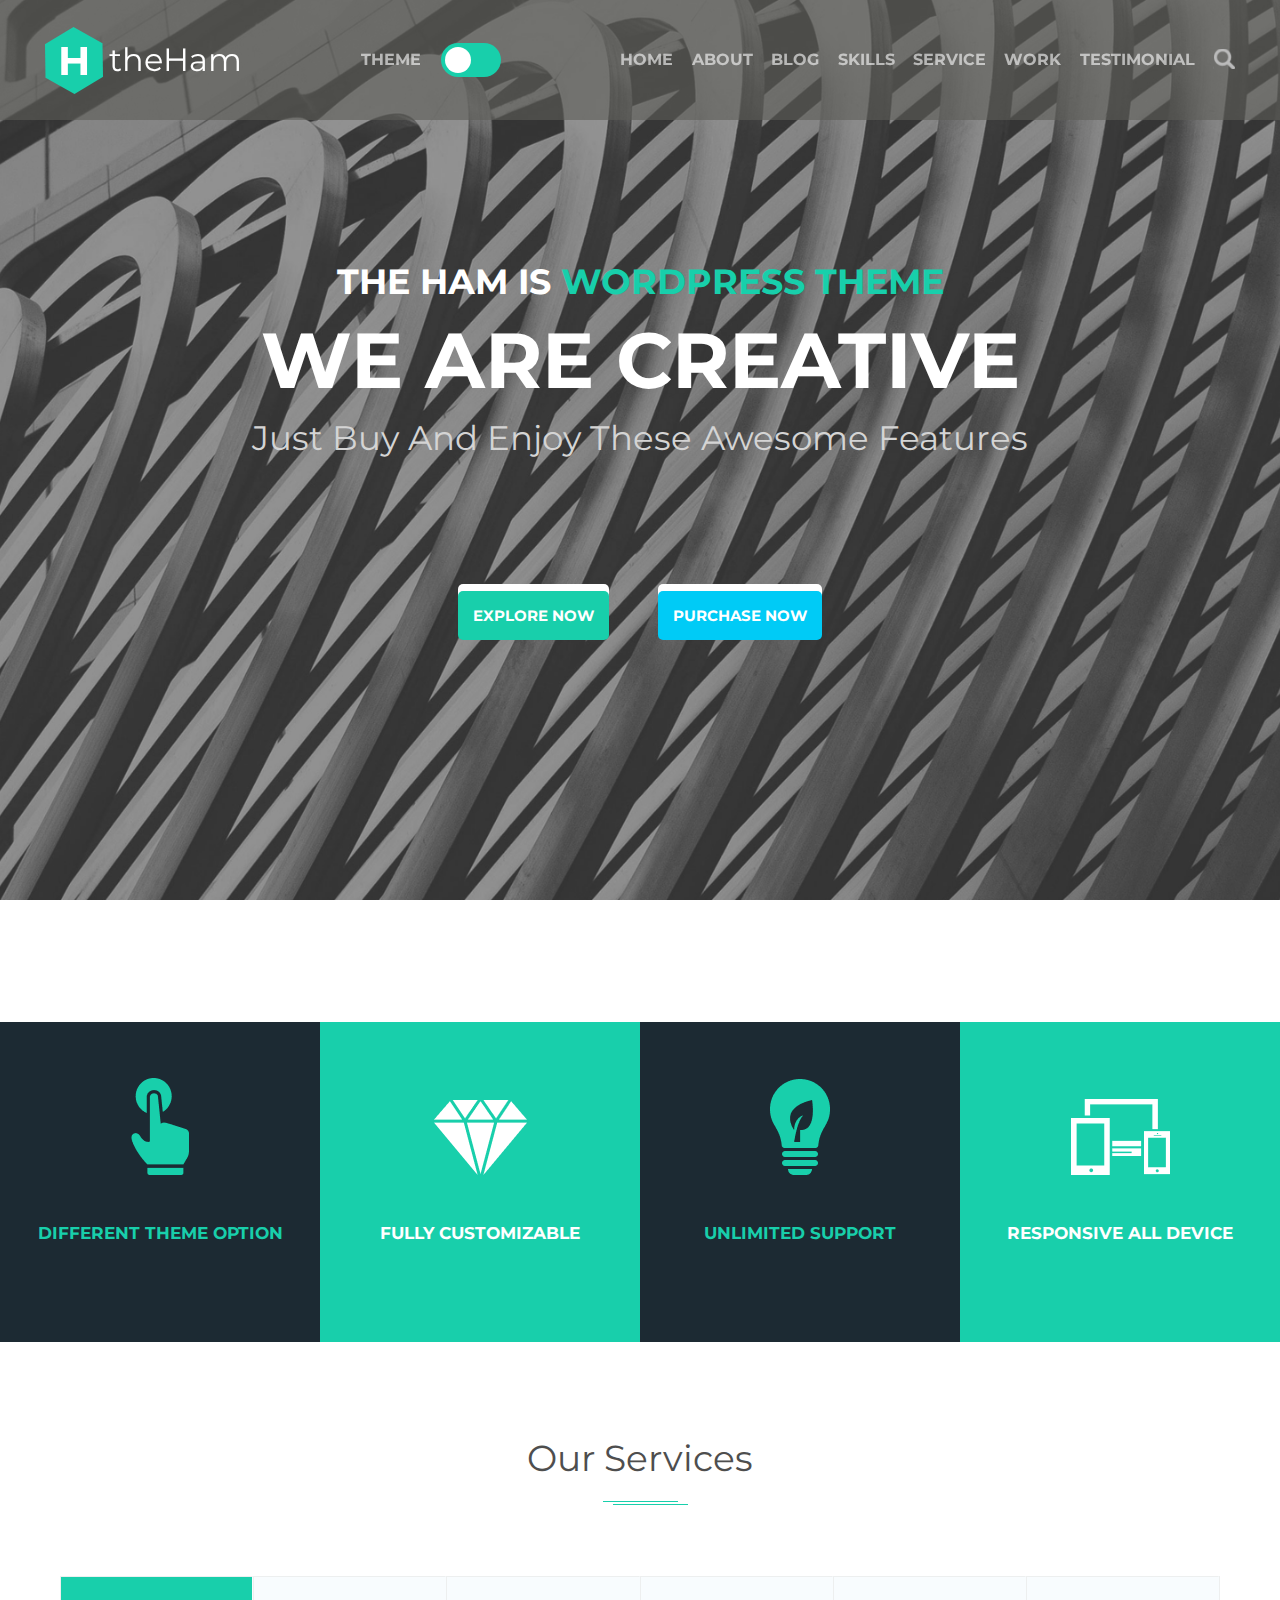
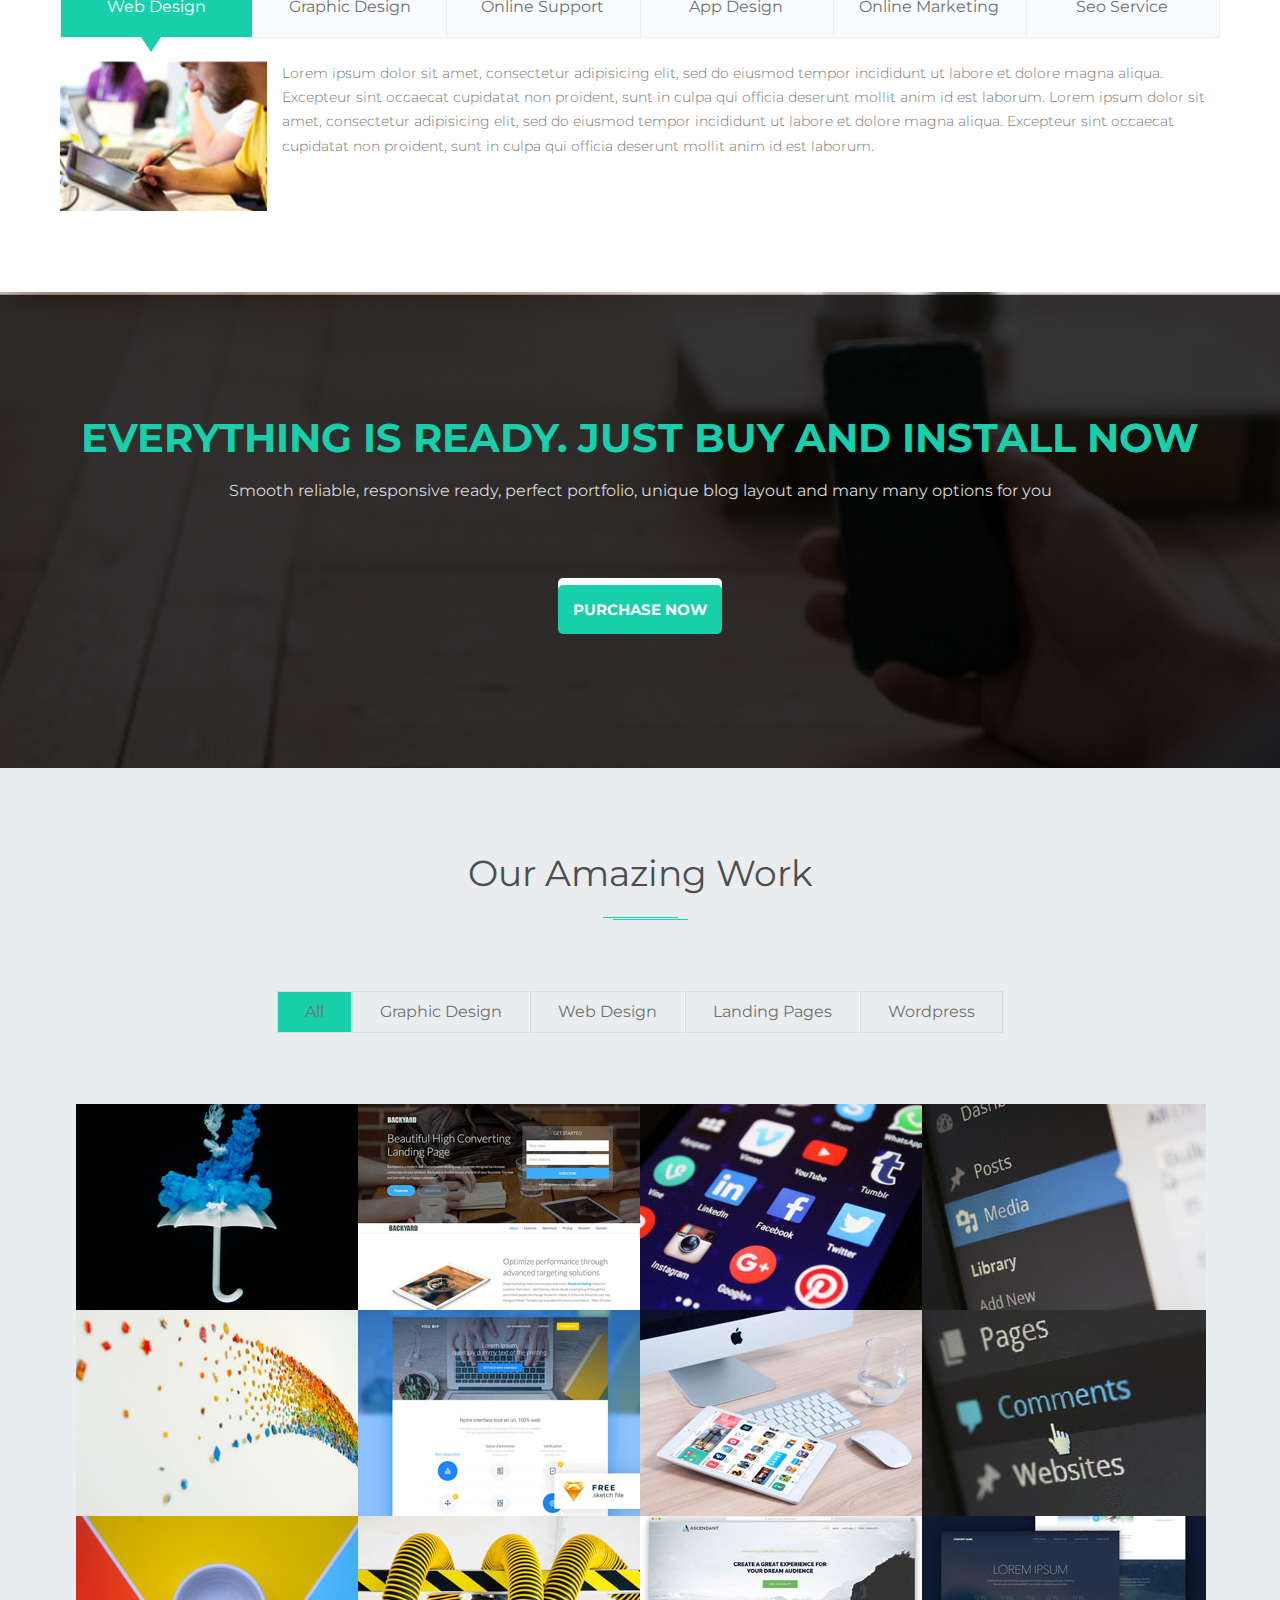
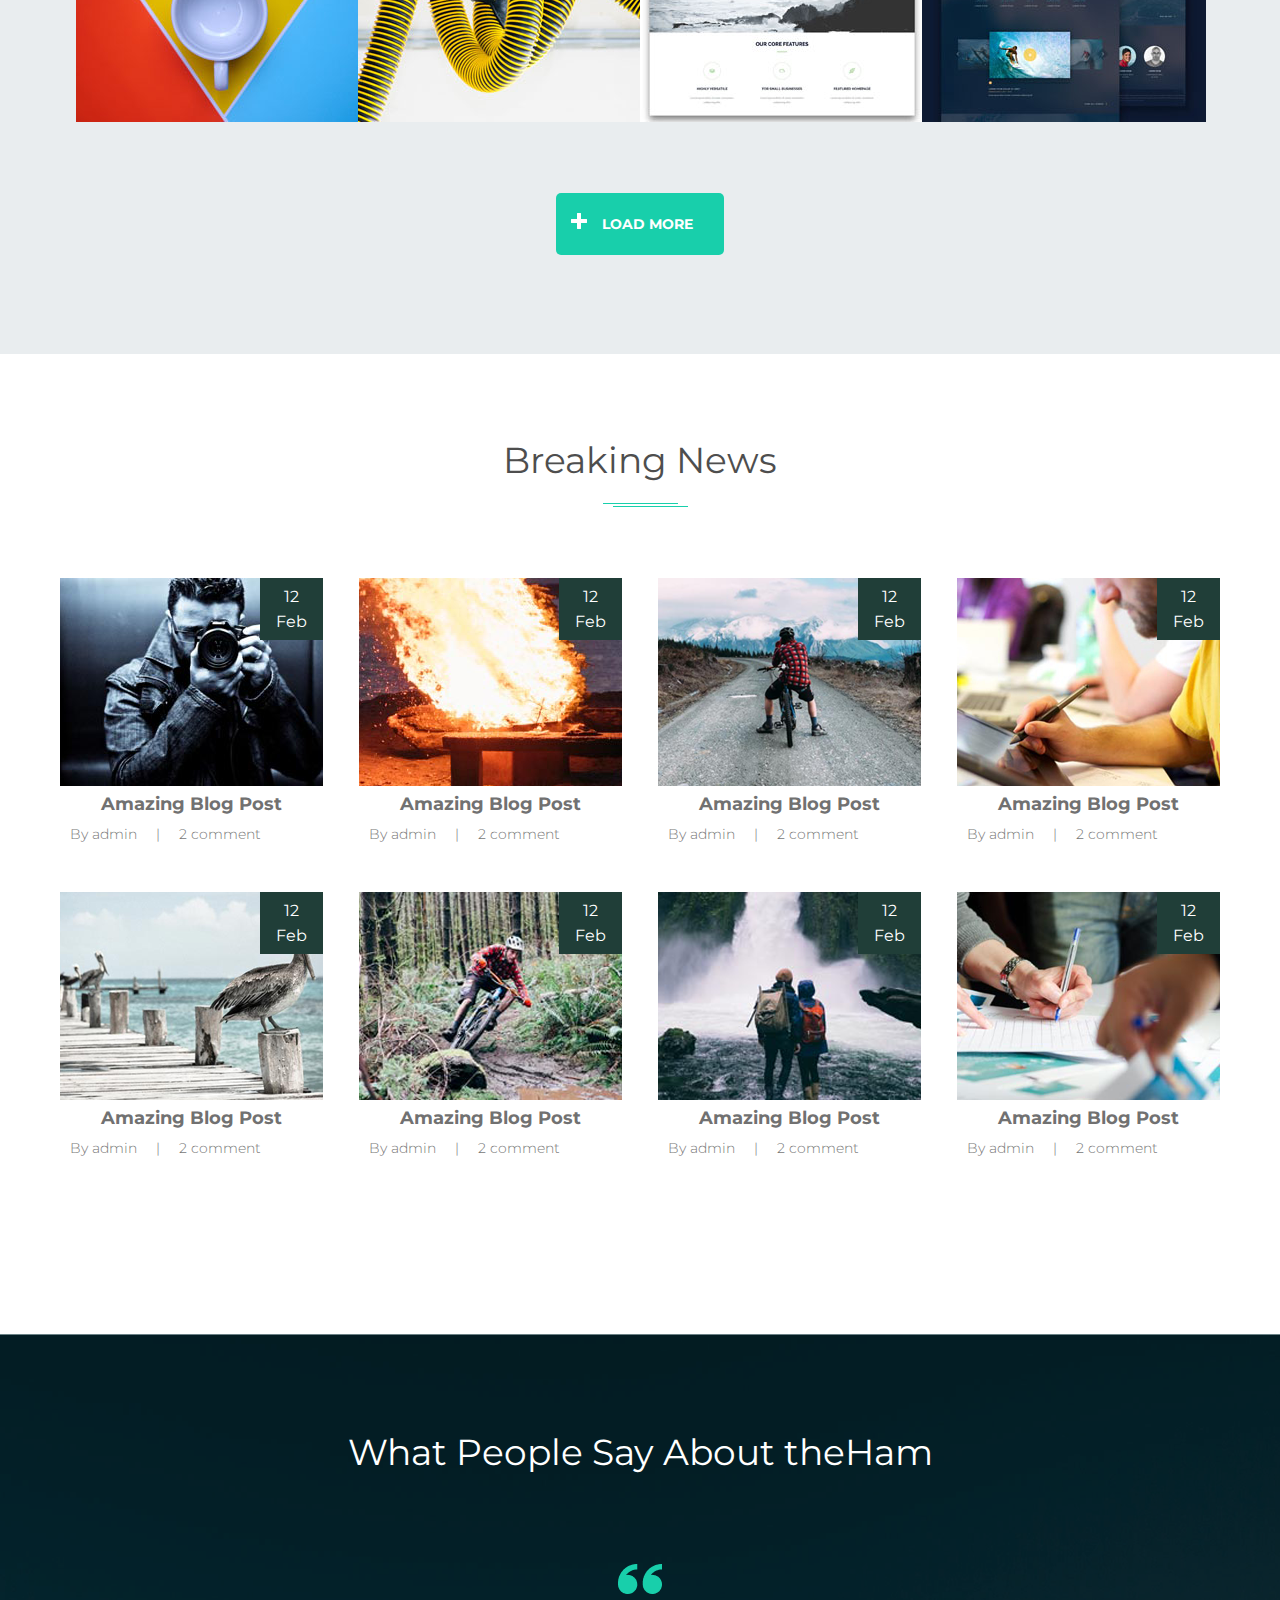
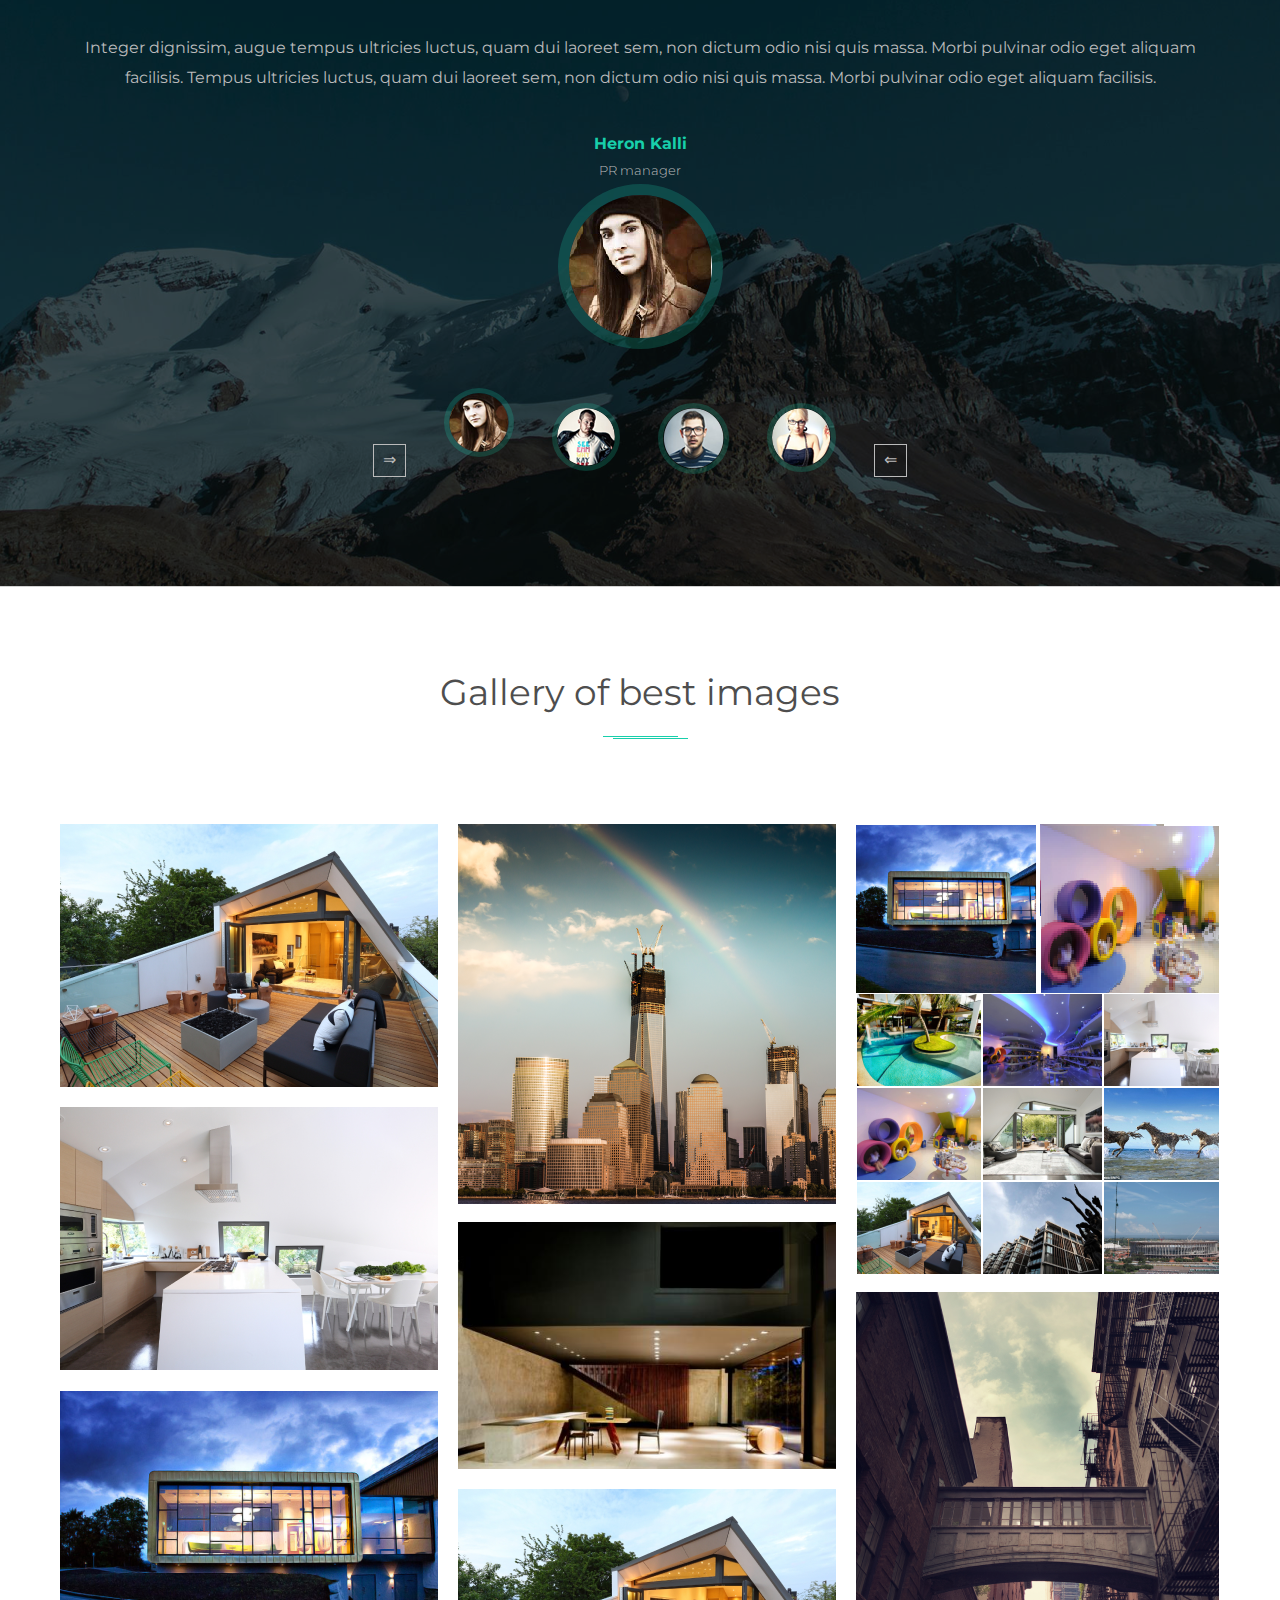
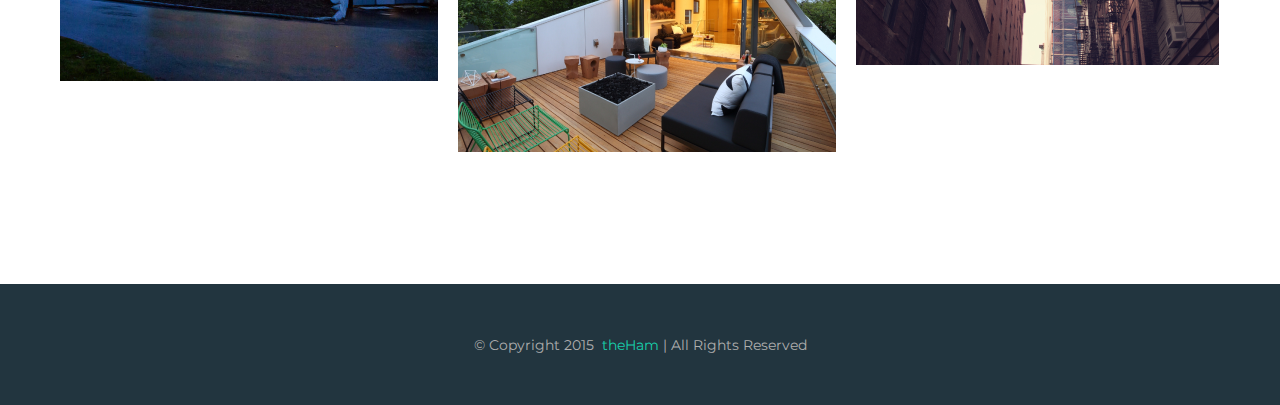
==== commit f9de22cc: "made responsive design for all blocks" ====
--- a/index.html
+++ b/index.html
@@ -16,29 +16,29 @@
   </head>
   <body>
     <div class="wraper">
-      <header>
-        <nav class="nav-header">
-          <div class="main-logo">
+      <header class="header">
+        <nav class="navbar">
+          <div class="navbar__main-logo">
             <img src="./image/theHam.svg" alt="theHam" />
-            <a href="#" class="element-log">H</a>
-            <a href="#" class="name-logo">the<span>Ham</span></a>
-          </div>
-            <div class="switch-wrapp">
+            <a href="#" class="navbar__main-logo__element">H</a>
+            <a href="#" class="navbar__main-logo__text-content">the<span>Ham</span></a>
+          </div>
+          <div class="switch-wrapp">
               <p class="name-theme">Theme</p>
               <label class ="switch">
               <input type="checkbox" id="input" data-input="1">
               <span class="slider"></span>
             </div>
           </label>
-          <div class="nav-bar">
-            <ul>
-              <li><a href="#">home</a></li>
-              <li><a href="#">About</a></li>
-              <li><a href="#">Blog</a></li>
-              <li><a href="#">Skills</a></li>
-              <li><a href="#">Service</a></li>
-              <li><a href="#">Work</a></li>
-              <li><a href="#">Testimonial</a></li>
+          <div class="navbar__points">
+            <ul class="navbar__list">
+              <li><a class="navbar__list__link" href="#">home</a></li>
+              <li><a class="navbar__list__link" href="#">About</a></li>
+              <li><a class="navbar__list__link" href="#">Blog</a></li>
+              <li><a class="navbar__list__link" href="#">Skills</a></li>
+              <li><a class="navbar__list__link" href="#">Service</a></li>
+              <li><a class="navbar__list__link" href="#">Work</a></li>
+              <li><a class="navbar__list__link"  href="#">Testimonial</a></li>
               <li>
                 <svg
                   width="22"
@@ -76,70 +76,83 @@
                 </svg>
               </li>
             </ul>
+            <div class="navbar__points__menu-burger">
+                    <input id="menu__toggle" type="checkbox" />
+                    <label class="menu__btn__lable" for="menu__toggle">
+                          <span></span>
+                    </label>
+            <ul class="burger__menu">
+              <li><a class="burger__menu__link" href="#">Home</a></li>
+              <li><a class="burger__menu__link" href="#">About</a></li>
+              <li><a class="burger__menu__link" href="#">Blog</a></li>
+              <li><a class="burger__menu__link" href="#">Skills</a></li>
+              <li><a class="burger__menu__link" href="#">Service</a></li>
+              <li><a class="burger__menu__link" href="#">Work</a></li>
+              <li><a class="burger__menu__link"  href="#">Testimonial</a></li>
+            </ul>
           </div>
         </nav>
-        <div class="header-description">
-          <p>The Ham is <span>Wordpress theme</span></p>
-          <h1>we are creative</h1>
-          <p>Just Buy And Enjoy These Awesome Features</p>
-          <div class="header-buttons">
-            <div class="explore-button">
-              <a href="#">EXPLORE NOW</a>
-            </div>
-
-            <div class="purchase-button">
-              <a href="#">PURCHASE NOW</a>
+        <div class="header__description">
+          <p class="header__description__text">The Ham is <span class="header__description__text-color" >Wordpress theme</span></p>
+          <h1 class="header__description__title" >we are creative</h1>
+          <p class="header__description__slogan">Just Buy And Enjoy These Awesome Features</p>
+          <div class="header__description__btn">
+            <div class="btn-action">
+              <a class="btn-action__link green" href="#">EXPLORE NOW</a>
+            </div>
+            <div class="btn-action">
+              <a  class="btn-action__link blue" href="#">PURCHASE NOW</a>
             </div>
           </div>
         </div>
       </header>
-      <main>
-        <div class="main-navbar">
-          <div>
-            <img src="./image/icon/Theme .png"alt="Different theme option" />
-            <p>Different theme option</p>
-          </div>
-          <div>
-            <img src="./image/icon/customizable.png" alt="fully customizable" />
-            <p>fully customizable</p>
-          </div>
-          <div>
-            <img src="./image/icon/unlimited.png" alt="unlimited support" />
-            <p>unlimited support</p>
-          </div>
-          <div>
-            <img src="./image/icon/alldivece.png" alt="responsive all device" />
-            <p>responsive all device</p>
-          </div>
-        </div>
-        <section class="our-services">
-          <h3>Our Services</h3>
-          <div class="services">
-            <ul class="click">
-              <li data-name="web" class="clikc-button-color">
+  <main>
+    <div class="main__topic-blocks">
+          <div class="main__topic-blocks__wrapper">
+            <img class="main__topic-blocks__wrappe__img"  src="./image/icon/Theme .png"alt="Different theme option" />
+            <p class="main__topic-blocks__wrapper__description">Different theme option</p>
+          </div>
+          <div class="main__topic-blocks__wrapper">
+            <img class="main__topic-blocks__img" src="./image/icon/customizable.png" alt="fully customizable" />
+            <p class="main__topic-blocks__wrapper__description">fully customizable</p>
+          </div>
+          <div class="main__topic-blocks__wrapper">
+            <img class="main__topic-blocks__img" src="./image/icon/unlimited.png" alt="unlimited support" />
+            <p class="main__topic-blocks__wrapper__description">unlimited support</p>
+          </div>
+          <div class="main__topic-blocks__wrapper">
+            <img class="tmain__opic-blocks__img"  src="./image/icon/alldivece.png" alt="responsive all device" />
+            <p class="main__topic-blocks__wrapper__description">responsive all device</p>
+          </div>
+    </div>
+    <section class="main__our-services">
+          <h3 class="title-style">Our Services</h3>
+          <div class="main__our-services__container">
+            <ul class="main__our-services__list">
+              <li class="main__our-services__list__link click-on-btn--color" data-name="web">
                 Web Design
               </li>
-              <li data-name="graphic">
+              <li class="main__our-services__list__link" data-name="graphic">
                 Graphic Design
               </li>
-              <li data-name="support">
+              <li class="main__our-services__list__link" data-name="support">
                 Online Support
               </li>
-              <li data-name="app-design">
+              <li class="main__our-services__list__link" data-name="app-design">
                 App Design
               </li>
-              <li data-name="marketing">
+              <li class="main__our-services__list__link" data-name="marketing">
                 Online Marketing
               </li>
-              <li data-name="service">
+              <li class="main__our-services__list__link" data-name="service">
                 Seo Service
               </li>
             </ul>
           </div>
-          <div class="information">
-            <div class="service-description click-on-button" show-info="web">
-              <img src="./image/Our services/WebDesign.png" alt="Web Design" />
-              <p>
+          <div class="main__our-services__information">
+            <div class="main__our-services__information__description click-on-btn" show-info="web">
+              <img class="main__our-services__information__description__img"/ src="./image/Our services/WebDesign.png" alt="Web Design" />
+              <p class="main__our-services__information__description__text" >
               Lorem ipsum dolor sit amet, consectetur adipisicing elit, sed do
               eiusmod tempor incididunt ut labore et dolore magna aliqua.
               Excepteur sint occaecat cupidatat non proident, sunt in culpa qui
@@ -150,289 +163,302 @@
               deserunt mollit anim id est laborum. 
             </p>
             </div>
-            <div class="service-description" show-info ="graphic">
-            <img src="./image/Our services/graphic-design.jpg" alt="Graphic Design" />
-            <p>
+            <div class="main__our-services__information__description" show-info ="graphic">
+            <img class="main__our-services__information__description__img" src="./image/Our services/graphic-design.jpg" alt="Graphic Design" />
+            <p class="main__our-services__information__description__text" >
               Lorem ipsum dolor sit amet consectetur adipisicing elit. Corporis explicabo quis dignissimos. Libero asperiores voluptatem esse ipsam illum quas commodi est, excepturi ducimus. Est eaque nemo dignissimos sed nesciunt deleniti molestias, quidem excepturi officia illum quos commodi iusto obcaecati voluptate corporis. Velit quibusdam illum aperiam, architecto hic molestiae, impedit aspernatur perferendis iusto unde est, vel cum. Aut asperiores vel unde laudantium! Incidunt vitae animi quisquam suscipit cum doloribus! Vel explicabo provident atque ipsam veniam, dignissimos voluptatibus facere perferendis quo sint repellat consequatur voluptates, natus, non accusantium a praesentium nam ipsa quisquam alias nulla dicta! Nihil accusantium architecto possimus voluptate adipisci.
             </p>
             </div>
-          <div class="service-description" show-info ="support">
-            <img src="./image/Our services/support.png" alt="Support" />
-            <p>
+          <div class="main__our-services__information__description" show-info ="support">
+            <img class="main__our-services__information__description__img" src="./image/Our services/support.png" alt="Support" />
+            <p class="main__our-services__information__description__text">
               Lorem ipsum dolor sit amet consectetur adipisicing elit. Nobis quae quod sequi voluptatibus quam voluptatum sunt itaque praesentium, inventore ipsa a omnis saepe nisi tenetur sit. Consequatur culpa incidunt dolorem modi nobis tempore adipisci dolorum eum ipsa aperiam perferendis nam nisi et vel saepe, asperiores consectetur sunt quos architecto voluptatibus sint fuga blanditiis, pariatur odio! Tempore aperiam accusamus, facere, corporis sapiente aliquid repudiandae non labore iure est, possimus omnis? Voluptate quas sint enim. Qui pariatur dolore aspernatur eum earum delectus illo ab veniam. Non doloribus ipsam sapiente ratione numquam, officia dolor magnam in saepe dolorem doloremque voluptatibus sint distinctio, iure fugit nam incidunt suscipit alias quisquam eaque. Omnis, nesciunt. 
             </p>
           </div>
-          <div class="service-description" show-info ="app-design">
-            <img src="./image/Our services/app-design.jpg" alt="App Design" />
-            <p>
+          <div class="main__our-services__information__description" show-info ="app-design">
+            <img class="main__our-services__information__description__img" src="./image/Our services/app-design.jpg" alt="App Design" />
+            <p class="main__our-services__information__description__text">
               Lorem ipsum dolor sit, amet consectetur adipisicing elit. Quo vel, tempora dignissimos sequi dolores voluptatibus in ex dicta ab assumenda autem harum voluptate aut reprehenderit vitae, sint maiores suscipit, reiciendis quae tempore! Aspernatur vel amet pariatur corrupti quos a, sapiente neque, ea, earum aut quo? Voluptatem maiores est veritatis aut in ut aliquid amet eum quos repellendus? Unde, laboriosam. Deleniti voluptates officia sed atque repudiandae totam eaque quae praesentium aliquam inventore saepe, obcaecati distinctio cum et, aliquid sequi incidunt molestias tempora natus non ullam! Eius illum maiores, facere nesciunt voluptatum illo sapiente laudantium provident optio accusamus sint aperiam tempore distinctio!
             </p>
           </div>
-          <div class="service-description" show-info ="marketing">
-            <img src="./image/Our services/marketing.jpg" alt="Marketing" />
-            <p>
+          <div class="main__our-services__information__description" show-info ="marketing">
+            <img class="main__our-services__information__description__img" src="./image/Our services/marketing.jpg" alt="Marketing" />
+            <p class="main__our-services__information__description__text">
               Lorem ipsum dolor sit amet consectetur adipisicing elit. Ex nostrum delectus est soluta cumque ratione qui repellat! Perferendis accusamus deleniti unde, impedit autem sint totam tenetur beatae temporibus optio amet vitae quia rerum laborum facilis ullam deserunt nemo, ipsum numquam! Perferendis natus quod totam assumenda aliquam. Quasi libero, delectus facere reprehenderit hic harum illo, nobis, officia corrupti aliquam neque ea obcaecati error rem tenetur debitis quas. Asperiores autem, fugit corporis esse, eveniet exercitationem maxime dicta veniam non placeat ratione perferendis aut pariatur excepturi quisquam accusamus!
             </p>
           </div>
-          <div class="service-description" show-info ="service">
-            <img src="./image/Our services/service.jpg" alt="Service" />
-            <p>
+          <div class="main__our-services__information__description" show-info ="service">
+            <img class="main__our-services__information__description__img" src="./image/Our services/service.jpg" alt="Service" />
+            <p class="main__our-services__information__description__text">
                Possimus ipsa aperiam quam iste, illum aliquam alias maxime sapiente officia, dignissimos facere accusantium culpa nesciunt consequatur at autem! Laborum est distinctio adipisci qui dolore quibusdam molestiae dolor perferendis, sit laudantium voluptatibus doloremque voluptas voluptate earum fuga saepe alias expedita voluptatem officia sint quae rem commodi corrupti! Eaque, quo, ullam molestias quae architecto, magni dolorem id a sed iure ipsum maxime provident! Minima perspiciatis harum recusandae porro officiis deleniti expedita accusantium rerum saepe, praesentium odio exercitationem dolorum nihil incidunt id error suscipit doloribus consequatur quos corrupti provident dicta nulla! Unde dolore ullam dolores ratione repellendus corrupti perferendis, autem at, praesentium, molestiae sed harum placeat magni officiis eaque vitae impedit aspernatur voluptates nam! 
             </p>
           </div>
         </div>
-        </section>
-        <section class="action">
-          <h3>Everything is ready. just buy and install now</h3>
-          <p>
+    </section>
+    <section class="main__just-buy">
+          <h3 class="main__just-buy__title">Everything is ready. just buy and install now</h3>
+          <p class="main__just-buy__descriptions">
             Smooth reliable, responsive ready, perfect portfolio, unique blog
             layout and many many options for you
           </p>
-          <div class="purchase-button">
-            <a href="#">PURCHASE NOW</a>
-          </div>
-        </section>
-        <section class="our-work">
-          <h3>Our Amazing Work</h3>
-          <nav class="navbar-of-works">
-            <ul class="our-work-buttons">
-              <li data-item ="all" class="btn-photo-color">All</li>
-              <li data-item ="graphic-design">Graphic Design</li>
-              <li data-item ="web-design">Web Design</li>
-              <li data-item ="landing-page">Landing Pages</li>
-              <li data-item ="wordpress">Wordpress</li>
+          <div class="btn-action">
+            <a class="btn-action__link green" href="#">PURCHASE NOW</a>
+          </div>
+    </section>
+    <section class="main__our-work">
+          <h3 class="title-style">Our Amazing Work</h3>
+          <div class="main__our-work__btn">
+            <ul class="main__our-work__btn__list">
+              <li class="main__our-work__btn__list__link btn-photo-color" data-item ="all">All</li>
+              <li class="main__our-work__btn__list__link" data-item ="graphic-design">Graphic Design</li>
+              <li class="main__our-work__btn__list__link" data-item ="web-design">Web Design</li>
+              <li class="main__our-work__btn__list__link" data-item ="landing-page">Landing Pages</li>
+              <li class="main__our-work__btn__list__link" data-item ="wordpress">Wordpress</li>
             </ul>
-          </nav>
-<div class="photo-of-works" >
-</div>
-  <div class="load-more load-img" all-photo="all" >
-    <span href="#">Load More</span>
+          </div>
+    <ul class="main__our-work__posters-block" >
+    </ul>
+  <div class="load-more__btn load-img" all-photo="all" >
+    <a class="load-more__btn__link" href="#">Load More</a>
   </div>
-        </section>
-        <article class="breaking-news">
-          <h3>Breaking News</h3>
-          <div class="posts">
-            <div class="amazing-blog">
-              <a href="#"><img
+    </section>
+    <article class="main__breaking-news">
+          <h3 class="title-style">Breaking News</h3>
+          <div class="main__breaking-news__container">
+            <div class="main__breaking-news__container__post">
+              <a  href="#"><img
+                class="main__breaking-news__container__post__img"
                 src="./image/Breaking news/man-with-camera.png"
                 alt="Man with camera"
               /></a>
-              <div class="date-of-post">
-                <p>12<br />Feb</p>
-              </div>
-              <h4>Amazing Blog Post</h4>
-              <div class="comments">
-                <span>By admin</span>
-                <span>|</span>
-                <span> 2 comment</span>
-              </div>
-            </div>
-            <div class="amazing-blog">
-              <a href="#"><img src="./image/Breaking news/fire.png" alt="Fire" /></a>
-              <div class="date-of-post">
-                <p>12<br />Feb</p>
-              </div>
-              <h4>Amazing Blog Post</h4>
-              <div class="comments">
-                <span>By admin</span>
-                <span>|</span>
-                <span> 2 comment</span>
-              </div>
-            </div>
-            <div class="amazing-blog">
+              <div class="main__breaking-news__container__post__description">
+                <p class="main__breaking-news__container__post__description__data">12<br />Feb</p>
+              </div>
+              <h4 class="main__breaking-news__container__post__description__title">Amazing Blog Post</h4>
+              <div class="main__breaking-news__container__post__description__comments">
+                <span>By admin</span>
+                <span>|</span>
+                <span> 2 comment</span>
+              </div>
+            </div>
+            <div class="main__breaking-news__container__post">
               <a href="#"><img
+                class="main__breaking-news__container__post__img"
+                src="./image/Breaking news/fire.png" alt="Fire" /></a>
+              <div class="main__breaking-news__container__post__description">
+                <p class="main__breaking-news__container__post__description__data">12<br />Feb</p>
+              </div>
+              <h4 class="main__breaking-news__container__post__description__title">Amazing Blog Post</h4>
+              <div class="main__breaking-news__container__post__description__comments">
+                <span>By admin</span>
+                <span>|</span>
+                <span> 2 comment</span>
+              </div>
+            </div>
+            <div class="main__breaking-news__container__post">
+              <a  href="#"><img
+                class="main__breaking-news__container__post__img"
                 src="./image/Breaking news/man-with-bicycle.png"
                 alt="Man with bicycle"
               /></a>
-              <div class="date-of-post">
-                <p>12<br />Feb</p>
-              </div>
-              <h4>Amazing Blog Post</h4>
-              <div class="comments">
-                <span>By admin</span>
-                <span>|</span>
-                <span> 2 comment</span>
-              </div>
-            </div>
-            <div class="amazing-blog">
-              <a href="#"><img src="./image/Breaking news/paint.png" alt="Paint" /></a>
-              <div class="date-of-post">
-                <p>12<br />Feb</p>
-              </div>
-              <h4>Amazing Blog Post</h4>
-              <div class="comments">
-                <span>By admin</span>
-                <span>|</span>
-                <span> 2 comment</span>
-              </div>
-            </div>
-            <div class="amazing-blog">
-              <a href="#"><img src="./image/Breaking news/bird.png" alt="Bird" /></a>
-              <div class="date-of-post">
-                <p>12<br />Feb</p>
-              </div>
-              <h4>Amazing Blog Post</h4>
-              <div class="comments">
-                <span>By admin</span>
-                <span>|</span>
-                <span> 2 comment</span>
-              </div>
-            </div>
-            <div class="amazing-blog">
+              <div class="main__breaking-news__container__post__description">
+                <p class="main__breaking-news__container__post__description__data">12<br />Feb</p>
+              </div>
+              <h4 class="main__breaking-news__container__post__description__title">Amazing Blog Post</h4>
+              <div class="main__breaking-news__container__post__description__comments">
+                <span>By admin</span>
+                <span>|</span>
+                <span> 2 comment</span>
+              </div>
+            </div>
+            <div class="main__breaking-news__container__post">
+              <a href="#"><img 
+                class="main__breaking-news__container__post__img"
+                src="./image/Breaking news/paint.png" alt="Paint" /></a>
+              <div class="main__breaking-news__container__post__description">
+                <p class="main__breaking-news__container__post__description__data">12<br />Feb</p>
+              </div>
+              <h4 class="main__breaking-news__container__post__description__title">Amazing Blog Post</h4>
+              <div class="main__breaking-news__container__post__description__comments">
+                <span>By admin</span>
+                <span>|</span>
+                <span> 2 comment</span>
+              </div>
+            </div>
+            <div class="main__breaking-news__container__post">
+              <a href="#"><img 
+                class="main__breaking-news__container__post__img"
+                src="./image/Breaking news/bird.png" alt="Bird" /></a>
+              <div class="main__breaking-news__container__post__description">
+                <p class="main__breaking-news__container__post__description__data">12<br />Feb</p>
+              </div>
+              <h4 class="main__breaking-news__container__post__description__title">Amazing Blog Post</h4>
+              <div class="main__breaking-news__container__post__description__comments">
+                <span>By admin</span>
+                <span>|</span>
+                <span> 2 comment</span>
+              </div>
+            </div>
+            <div class="main__breaking-news__container__post">
               <a href="#"><img
+                class="main__breaking-news__container__post__img"
                 src="./image/Breaking news/extreme-bike.png"
                 alt="Extreme bike"
               /></a>
-              <div class="date-of-post">
-                <p>12<br />Feb</p>
-              </div>
-              <h4>Amazing Blog Post</h4>
-              <div class="comments">
-                <span>By admin</span>
-                <span>|</span>
-                <span> 2 comment</span>
-              </div>
-            </div>
-            <div class="amazing-blog">
+              <div class="main__breaking-news__container__post__description">
+                <p class="main__breaking-news__container__post__description__data">12<br />Feb</p>
+              </div>
+              <h4 class="main__breaking-news__container__post__description__title">Amazing Blog Post</h4>
+              <div class="main__breaking-news__container__post__description__comments">
+                <span>By admin</span>
+                <span>|</span>
+                <span> 2 comment</span>
+              </div>
+            </div>
+            <div class="main__breaking-news__container__post">
               <a href="#"><img
+                class="main__breaking-news__container__post__img"
                 src="./image/Breaking news/people-and-waterfall.png"
                 alt="People and waterfall"
               /></a>
-              <div class="date-of-post">
-                <p>12<br />Feb</p>
-              </div>
-              <h4>Amazing Blog Post</h4>
-              <div class="comments">
-                <span>By admin</span>
-                <span>|</span>
-                <span> 2 comment</span>
-              </div>
-            </div>
-            <div class="amazing-blog">
-              <a href="#"><img src="./image/Breaking news/business.png" alt="Business" /></a>
-              <div class="date-of-post">
-                <p>12<br />Feb</p>
-              </div>
-              <h4>Amazing Blog Post</h4>
-              <div class="comments">
-                <span>By admin</span>
-                <span>|</span>
-                <span> 2 comment</span>
-              </div>
-            </div>
-          </div>
-        </article>
-        <section class="say-about-us">
-          <h3>What People Say About theHam</h3>
-          <img class="coma" src="./image/Coma-about-us.png" alt="Coma" />
-          <p>
+              <div class="main__breaking-news__container__post__description">
+                <p class="main__breaking-news__container__post__description__data">12<br/>Feb</p>
+              </div>
+              <h4 class="main__breaking-news__container__post__description__title">Amazing Blog Post</h4>
+              <div class="main__breaking-news__container__post__description__comments">
+                <span>By admin</span>
+                <span>|</span>
+                <span> 2 comment</span>
+              </div>
+            </div>
+            <div class="main__breaking-news__container__post">
+              <a href="#"><img 
+                class="main__breaking-news__container__post__img"
+                src="./image/Breaking news/business.png" alt="Business" /></a>
+              <div class="main__breaking-news__container__post__description">
+                <p class="main__breaking-news__container__post__description__data">12<br/>Feb</p>
+              </div>
+              <h4 class="main__breaking-news__container__post__description__title">Amazing Blog Post</h4>
+              <div class="main__breaking-news__container__post__description__comments">
+                <span>By admin</span>
+                <span>|</span>
+                <span> 2 comment</span>
+              </div>
+            </div>
+          </div>
+    </article>
+    <section class="main__say-about-us">
+          <h3 class="main__say-about-us__title">What People Say About theHam</h3>
+          <img class="main__say-about-us__img" src="./image/Coma-about-us.png" alt="Coma" />
+          <p class="main__say-about-us__description">
             Integer dignissim, augue tempus ultricies luctus, quam dui laoreet
             sem, non dictum odio nisi quis massa. Morbi pulvinar odio eget
             aliquam facilisis. Tempus ultricies luctus, quam dui laoreet sem,
             non dictum odio nisi quis massa. Morbi pulvinar odio eget aliquam
             facilisis.
           </p>
-          <div class="info-wokers">
-          <div class="workers heron block-wokers" data-index="0">
-            <h5>Heron Kalli</h5>
-            <span>PR manager</span>
-            <div class="foto-employees">
-              <img src="./image/employees/HeronKalli-big.png" alt="Heron Kalli" />
+        <div class="main__say-about-us__info-workers">
+          <div class="workers heron block-workers" data-index="0">
+            <h5 class="main__say-about-us__info-workers__title" >Heron Kalli</h5>
+            <span class="main__say-about-us__info-workers__description" >PR manager</span>
+            <div >
+              <img class="main__say-about-us__info-workers__photo-icons" src="./image/employees/HeronKalli-big.png" alt="Heron Kalli" />
             </div>
           </div>
 
           <div class="workers ben" data-index="1">
-            <h5>Ben Stall</h5>
-            <span>Project manager</span>
-            <div class="foto-employees">
-              <img src="./image/employees/BenStall-big.png" alt="Ben Stall" />
+            <h5 class="main__say-about-us__info-workers__title" >Ben Stall</h5>
+            <span class="main__say-about-us__info-workers__description" >Project manager</span>
+            <div >
+              <img class="main__say-about-us__info-workers__photo-icons" src="./image/employees/BenStall-big.png" alt="Ben Stall" />
             </div>
           </div>
 
-          <div class="workers hasan "  data-index="2">
-            <h5>Hasan Al</h5>
-            <span>UX Designer</span>
-            <div class="foto-employees">
-              <img src="./image/employees/Hasan-Ali.png" alt="Hasan Ali" />
+          <div class="workers hasan"  data-index="2">
+            <h5 class="main__say-about-us__info-workers__title" >Hasan Al</h5>
+            <span class="main__say-about-us__info-workers__description" >UX Designer</span>
+            <div >
+              <img class="main__say-about-us__info-workers__photo-icons" src="./image/employees/Hasan-Ali.png" alt="Hasan Ali" />
             </div>
           </div>
 
           <div class="workers rebeca"  data-index="3">
-            <h5>Rebeca Derth</h5>
-            <span>Office manager</span>
-            <div class="foto-employees">
-              <img src="./image/employees/RebecaDerth-big.png" alt="Rebeca Derth" />
+            <h5 class="main__say-about-us__info-workers__title" >Rebeca Derth</h5>
+            <span class="main__say-about-us__info-workers__description" >Office manager</span>
+            <div >
+              <img class="main__say-about-us__info-workers__photo-icons" src="./image/employees/RebecaDerth-big.png" alt="Rebeca Derth" />
             </div>
           </div>
         </div>
-          <div class="slider-links">
-          <div class="left-arrow">&#8658</div>
-          <div class="links-employees">
-            <div class="link block">
-              <img src="./image/employees/HeronKalli.png" alt="Heron Kalli" />
-            </div>
-            <div class="link">
-              <img src="./image/employees/BenStall.png" alt="Ben Stall" />
-            </div>
-            <div class="link ">
-              <img src="./image/employees/Hasan.png" alt="Hasan Ali" />
-            </div>
-            <div class="link ">
-              <img src="./image/employees/RebecaDerth.png" alt="Rebeca Derth" />
-            </div>
-          </div>
-          <div class="right-arrow">&#8656</div>
+          <div class="main__say-about-us__slider-links">
+            <div class="main__say-about-us__slider-links__left-arrow">&#8658</div>
+            <div class="main__say-about-us__slider-links__links-employees">
+              <div class="main__say-about-us__slider-links__links-employees__link block">
+                <img  class="main__say-about-us__slider-links__links-employees__link__icon"src="./image/employees/HeronKalli.png" alt="Heron Kalli" />
+             </div>
+              <div class="main__say-about-us__slider-links__links-employees__link">
+                <img class="main__say-about-us__slider-links__links-employees__link__icon" src="./image/employees/BenStall.png" alt="Ben Stall" />
+              </div>
+              <div class="main__say-about-us__slider-links__links-employees__link">
+                <img  class="main__say-about-us__slider-links__links-employees__link__icon"src="./image/employees/Hasan.png" alt="Hasan Ali" />
+              </div>
+              <div class="main__say-about-us__slider-links__links-employees__link">
+                <img class="main__say-about-us__slider-links__links-employees__link__icon" src="./image/employees/RebecaDerth.png" alt="Rebeca Derth" />
+              </div>
+            </div>
+          <div class="main__say-about-us__slider-links__right-arrow">&#8656</div>
         </div>
   
-        </section>
-        <section class="best-image">
-          <h3>Gallery of best images</h3>
-          <div class="galary-images">
-            <div class="terace">
-                <img src="./image/Galary of images/terrace.png" alt="Terrace">
-            </div>
-            <div class="dubai">
-                <img src="./image/Galary of images/Dubai.png" alt="Dubai">
-            </div>
-            <div class="kalash">
-                <div class="top-kalash">
-                    <img src="./image/Galary of images/small-house.png" alt="House">
-                    <img src="./image/Galary of images/Kids-room.png" alt="Kids room">
+    </section>
+    <section class="main__best-image">
+          <h3 class="title-style">Gallery of best images</h3>
+          <div class="main__best-image_gallery-images">
+            <div class="main__best-image_gallery-images__terrace">
+                <img class="main__best-image__element" src="./image/Galary of images/terrace.png" alt="Terrace">
+            </div>
+            <div class="main__best-image_gallery-images__dubai">
+                <img  class="main__best-image__element" src="./image/Galary of images/Dubai.png" alt="Dubai">
+            </div>
+            <div class="main__best-image_gallery-images__kalash">
+                <div class="main__best-image_gallery-images__top-kalash">
+                    <img class="main__best-image__element-duo" src="./image/Galary of images/small-house.png" alt="House">
+                    <img class="main__best-image__element-duo"src="./image/Galary of images/Kids-room.png" alt="Kids room">
                 </div>
-                <div class="bottom-kalash">
-                    <img src="./image/Galary of images/Pools-small.png" alt="Pools">
-                    <img src="./image/Galary of images/Kids-Store-small.png" alt="Kids Store">
-                    <img src="./image/Galary of images/small-kitchen.png" alt="Kitchen">
-                    <img src="./image/Galary of images/Kids-small.png" alt="Kids">
-                    <img src="./image/Galary of images/small-room.png" alt="Room">
-                    <img src="./image/Galary of images/horses-small.png" alt="Horses">
-                    <img src="./image/Galary of images/small-terrace.png" alt="Terrace">
-                    <img src="./image/Galary of images/small-bilding.png" alt="Bilding">
-                    <img src="./image/Galary of images/staduims-small.png" alt="Staduims">
+                <div class="main__best-image_gallery-images__bottom-kalash">
+                    <img class="main__best-image_gallery-images__bottom-kalash__icon" src="./image/Galary of images/Pools-small.png" alt="Pools">
+                    <img class="main__best-image_gallery-images__bottom-kalash__icon" src="./image/Galary of images/Kids-Store-small.png" alt="Kids Store">
+                    <img class="main__best-image_gallery-images__bottom-kalash__icon" src="./image/Galary of images/small-kitchen.png" alt="Kitchen">
+                    <img class="main__best-image_gallery-images__bottom-kalash__icon" src="./image/Galary of images/Kids-small.png" alt="Kids">
+                    <img class="main__best-image_gallery-images__bottom-kalash__icon" src="./image/Galary of images/small-room.png" alt="Room">
+                    <img class="main__best-image_gallery-images__bottom-kalash__icon" src="./image/Galary of images/horses-small.png" alt="Horses">
+                    <img class="main__best-image_gallery-images__bottom-kalash__icon" src="./image/Galary of images/small-terrace.png" alt="Terrace">
+                    <img class="main__best-image_gallery-images__bottom-kalash__icon" src="./image/Galary of images/small-bilding.png" alt="Bilding">
+                    <img class="main__best-image_gallery-images__bottom-kalash__icon" src="./image/Galary of images/staduims-small.png" alt="Staduims">
                 </div>
             </div>
-            <div class="kitchen">
-                <img src="./image/Galary of images/Kitchen.png" alt="Kitchen">
-            </div>
-            <div class="room">
-                <img src="./image/Galary of images/Room.png" alt="Room">
-            </div>
-            <div class="bridge">
-                <img src="./image/Galary of images/Bridge.png" alt="Bridge">
-            </div>
-            <div class="house">
-                <img src="./image/Galary of images/House.png" alt="House">
-            </div>
-            <div class="terrace">
-                <img src="./image/Galary of images/terrace.png" alt="Terrace">
+            <div class="main__best-image_gallery-images__kitchen">
+                <img class="main__best-image__element"src="./image/Galary of images/Kitchen.png" alt="Kitchen">
+            </div>
+            <div class="main__best-image_gallery-images__room">
+                <img class="main__best-image__element"src="./image/Galary of images/Room.png" alt="Room">
+            </div>
+            <div class="main__best-image_gallery-images__bridge ">
+                <img class="main__best-image__element grid1000"src="./image/Galary of images/Bridge.png" alt="Bridge">
+            </div>
+            <div class="main__best-image_gallery-images__house">
+                <img class="main__best-image__element"src="./image/Galary of images/House.png" alt="House">
+            </div>
+            <div class="main__best-image_gallery-images__terraces">
+                <img class="main__best-image__element"src="./image/Galary of images/terrace.png" alt="Terrace">
             </div>
           </div>
          
 
-        </section>
-      </main>
-      <footer>
-        <p>© Copyright 2015 &#160<span>theHam</span>&#160| All Rights Reserved</p>
+    </section>
+  </main>
+      <footer class="footer">
+        <p class="footer__decription">© Copyright 2015 &#160
+          <span class="footer__decription__decorate">theHam</span>&#160| All Rights Reserved</p>
       </footer>
     </div>
     <script src="./script/script.js" defer></script>
--- a/css/style-light.css
+++ b/css/style-light.css
@@ -1,8 +1,8 @@
 .wraper{
     width: 100%;
     font-family: Montserrat, sans-serif;
-}
-
+    overflow: hidden;
+}
 .switch{
     display: block;
     position: relative;
@@ -61,12 +61,12 @@
     transform: translateX(26px);
 }
 
-header{
+.header{
     background: url("../image/header-background.png")no-repeat center/cover;
     background-attachment: fixed;
     height:1012px;
 }
-.nav-header{
+.navbar{
     position: fixed;
     width: 100%;
     z-index: 1000;
@@ -76,12 +76,12 @@
     align-items: center;
     justify-content: space-around;
 }
-.main-logo{
+.navbar__main-logo{
     display: flex;
     align-items: center;
     position: relative;
 }
-.element-log{
+.navbar__main-logo__element{
     color:#FFFFFF;
     position: absolute;
     font-weight: 700;
@@ -91,7 +91,7 @@
     text-decoration: none;
 
 }
-.name-logo{
+.navbar__main-logo__text-content{
     padding-left: 6px;
     font-size: 32px;
     line-height: 48px;
@@ -103,16 +103,19 @@
     font-weight: 700;
 }
 
-.nav-bar ul{
+.navbar__list{
     width: 614.8px;
     display: flex;
     justify-content: space-between;
     align-items: center;
 }
-.nav-bar ul li:last-child{
+.burger__menu{
+    display: none;
+}
+.navbar__list li:last-child{
     cursor: pointer;
 }
-.nav-bar a{
+.navbar__list__link{
     text-decoration: none;
     text-transform: uppercase;
     color: rgba(255, 255, 255, 0.6);
@@ -122,38 +125,39 @@
     padding-bottom: 48.74px;
 }
 
-.nav-bar a:hover{
+.navbar__list__link:hover{
     color:#18CFAB;
     border-bottom: 2px solid #18CFAB;
 }
-.header-description{
+.header__description{
     display: flex;
     flex-direction: column;
     align-items: center;
     padding-top: 264px;
     font-weight: 700;
-}
-.header-description p:nth-of-type(1){
+
+}
+.header__description__text{
     font-size: 35px;
     color:#FFFFFF;
     text-transform: uppercase;
 }
-.header-description p:nth-of-type(1) span{
+.header__description__text-color{
     color:#18CFAB;
 }
-.header-description h1{
+.header__description__title{
     padding-top: 22px;
     font-size: 78px;
     color:#FFFFFF;
     text-transform: uppercase;
 }
-.header-description p:nth-of-type(2){
+.header__description__slogan{
     padding-top: 22px;
     color:#D4D4D4;
     font-size: 34px;
     font-weight: 400;
 }
-.header-buttons{
+.header__description__btn{
     box-sizing:border-box;
     padding-top:129px;
     width: 364px;
@@ -161,78 +165,78 @@
     justify-content: space-between;
     align-items: center;
 }
-.explore-button a,.purchase-button a{
+.btn-action__link{
     text-decoration: none;
     color:#FFFFFF;
     font-weight: 700;
     font-size:15px;
     line-height: 31.86px;
-    padding: 16px;
+    padding: 15px ;
     border-radius:5px;
     position: relative;
-    top:15px;
-}
-.explore-button,.purchase-button{
+    top:16px;
+}
+.btn-action{
     background-color: #FFFFFF;
     position: relative;
     border-radius:5px;
 }
-.explore-button a{
+.green{
     background-color:#18CFAB;
 }
-.purchase-button a{
+.blue{
     background: #00CBF6;
 }
 
-.main-navbar{
+.main__topic-blocks{
     box-sizing: border-box;
     margin: 10px 0;
-    height: 377px;
+    height: 320px;
     display: flex;
     align-items: center; 
     cursor: pointer;
 }
-.main-navbar img{
+.main__topic-blocks__wrapper__img{
     display: block; 
     padding-top: 95px;
 }
-.main-navbar div{
+.main__topic-blocks__wrapper{
     height: 100%;
     flex-basis:25%;
     display: flex;
     flex-direction: column;
     align-items: center;
-    justify-content: space-around;
-}
-.main-navbar div:nth-child(even) {
+    justify-content: flex-end;
+}
+.main__topic-blocks div:nth-child(even) {
     background: #18CFAB;
     color:#FFFFFF;
 }
-.main-navbar div:nth-child(odd){
+.main__topic-blocks div:nth-child(odd){
     background: #1C2A33;
     color:#18CFAB;
 
 }
-.main-navbar p{
+.main__topic-blocks__wrapper__description{
     text-transform: uppercase;
     font-weight: 700;
-    font-size: 20px;
+    font-size: 17px;
     padding:50px 0 100px ;
 }
 
 /*section service JS*/
-.our-services{
+.main__our-services{
     width: 1160px;
     margin: 0 auto;
 }
-.our-services h3,.our-work h3,.breaking-news h3,.best-image h3{
+.title-style{
     padding: 83px 0 26px;
     color:#4E4E4E;
     font-size: 36px;
     line-height: 40px;
     text-align: center;
 }
-.our-services h3::after,.our-work h3::after,.breaking-news h3::after,.best-image h3::after,.say-about-us h3::after{
+.title-style::after{
     content: " ";
     display: block;
     width: 75px;
@@ -245,28 +249,28 @@
 
 
 }
-.our-services h3::before,.our-work h3::before,.breaking-news h3::before,.best-image h3::before,.say-about-us h3::before{
+.title-style:before{
     content: " ";
     display: block;
     width: 75px;
     top:65px;
-    height: 1px;
+    height: 0.5px;
     margin: 1px auto;
     background: #18CFAB;
     position: relative;
 }
-.services{
+.main__our-services__container{
     padding: 69px 0 23px;
 }
-.click{
+.main__our-services__list{
     display: flex;
     justify-content: space-between;
     align-items: center;
     background-color: #F8FCFE;
     color:#717171;
 }
-.click li{
-    padding:16px 0;
+.main__our-services__list__link{
+   
     border: 1px solid #EDEFEF;
     border-right: 1px solid #F8FCFE;
     width: 100%;
@@ -277,28 +281,28 @@
     font-size: 16px;
     cursor: pointer;
 }
-.services ul:last-child{
+.main__our-services__list:last-child{
     border-right: 1px solid#EDEFEF;
 }
 
-.services li:hover{
+.main__our-services__list__link:hover{
     border: 1.5px solid #18CFAB;
 }
-.service-description{
+.main__our-services__information__description{
     height:150px;
     display: none;
     padding-bottom: 81px;
 }
 /*js*/
-.click-on-button{
+.click-on-btn{
     display:flex;
 }
-.clikc-button-color{
+.click-on-btn--color{
     background-color:#18CFAB;
     color:#FFFFFF;
     position: relative;
 }
-.clikc-button-color::before{
+.click-on-btn--color::before{
     position: absolute;
     border-left: 10px solid transparent;
     border-right: 10px solid transparent;
@@ -309,77 +313,70 @@
     content: "";
 }
 /*end js*/
-.service-description p{
+.main__our-services__information__description__text{
     font-size: 13.64px;
     line-height: 24.37px;
     font-weight: 300;
     padding-left: 15px;
     color:#777777;
 }
-.action{
+.main__just-buy{
     height: 476px;
     background: url("../image/blockAction.png")no-repeat center/cover;
     display: flex;
     flex-direction: column;
     align-items: center;
 }
-.action h3{
+.main__just-buy__title{
     padding-top: 126.78px;
     font-weight: 700;
     font-size: 40px;
     color:#18CFAB;
     text-transform: uppercase;
 }
-.action p{
+.main__just-buy__descriptions{
     padding:12.27px 0 67px;
     color: #D8D8D8;
     line-height: 40px;
     font-size: 16px;
 }
-.action a{
-    background: #18CFAB;
-}
-.our-work{
+.main__our-work{
     background-color:#E9EDEF;
     padding-bottom: 99px;
-
-}
-.navbar-of-works{
+}
+.main__our-work__btn{
     padding-top: 69px;
 }
-.our-work-buttons{
+.main__our-work__btn__list{
     display: flex;
     justify-content:center;
     align-items: center;
 
 }
-.our-work-buttons li:last-child{
+.main__our-work__btn__list__link:last-child{
     border-right: 1px solid #DADADA;
 }
-.our-work-buttons li{
+.main__our-work__btn__list__link{
     color:#717171;
     padding: 12px 27px;
     border: 1px solid #DADADA;
     border-right: 1px solid #FFFFFF;
     cursor: pointer;
 }
-.our-work-buttons li:hover{
+.main__our-work__btn__list__link:hover{
     border: 1px solid #18CFAB;
 }
-.our-work-buttons li:hover {
-    color:#18CFAB;
-}
-.photo-of-works{
+.main__our-work__btn__list__link:hover {
+    color:#ffffff;
+}
+.main__our-work__posters-block{
     padding:71px 0;
     margin: 0 auto;
     width: 1160px;
     display: grid;
+    justify-content: center;
     grid-template-columns:repeat(4, 282px) ;
     grid-template-rows:repeat(3, 206px) ;
-}
-.graphic-design{
-   width:1140px;
-   
 }
 /* js photo-of work*/
 .hidden-photo{
@@ -395,17 +392,14 @@
 /*hover element*/
 .hover-element{
     position: relative;
-
-}
-
-.hover-element:hover .creat-design {
+}
+.hover-element:hover .create-design {
     visibility:visible;
     transform: translateY(-100px); 
-
-}
-
-
-.creat-design{
+}
+
+
+.create-design{
     position: absolute;
     box-sizing: border-box;
     width: 285px;
@@ -420,23 +414,22 @@
     justify-content:space-around;
     visibility: hidden;
     cursor: pointer;
-    transition:transform 3s ease-in-out 5ms;
-}
-.icons svg{
+    transition:transform 1s ease-in-out 1ms;
+}
+.create-design__container__svg{
     height:17px;
     width: 17px;
     padding: 12px 11px;
     border: 1px solid #18CFAB;
     border-radius: 50%;
 }
-.icons{
-
+.create-design__container{
     padding-top:30px ;
     display: flex;
     justify-content: center;
     align-items: center;
 }
-.squer{
+.create-design__container__square{
     display: flex;
     justify-content: center;
     align-items: center;
@@ -446,34 +439,32 @@
     height: 43px;
     width: 43px;
 }
-.combined{
+.create-design__container__svg{
     fill: #FFFFFF;
     background: #18CFAB;
 }
-.combined:hover path{
+.create-design__container__svg:hover path{
     fill: #18CFAB;
 }
 
-.squer:hover,.combined:hover{
+.create-design__container__square:hover,.create-design__container__svg:hover{
     background: #E9EDEF;
     border: 1px solid #18CFAB;
 }
-.squer:hover.squer span{
-    background: #18CFAB;
-}
-.squer span{
+.create-design__container__square span{
     height: 12px;
     width: 11px;
     background-color: #FFFFFF;
-}
-.creat-design h4{
+    background: #E9EDEF;
+}
+.create-design__title{
     text-transform: uppercase;
     font-size: 14px;
     line-height: 30px;
     font-weight: 700;
     color:#18CFAB;
 }
-.creat-design p{
+.create-design__description{
     text-align: center;
     text-transform: uppercase;
     font-size: 12px;
@@ -483,8 +474,7 @@
     padding-bottom:34px;
 }
 /*end of hover elment*/
-
-.load-more{
+.load-more__btn{
     display: flex;
     cursor: pointer;
     box-sizing: border-box;
@@ -495,7 +485,7 @@
     border-radius: 5px;
     box-sizing: border-box;
 }
-.load-more span{
+.load-more__btn__link{
     text-align: center;
     text-decoration: none;
     color:#FFFFFF;
@@ -504,53 +494,54 @@
     font-weight: 700;
     text-transform: uppercase;
 }
-.load-more span::before{
+.load-more__btn__link::before{
     content:url("../image/icon/Plus.png");
     padding: 20px 15px;
 }
-.breaking-news{
+
+.main__breaking-news{
     width: 1160px;
     margin: 0 auto;
 }
-.posts{
+.main__breaking-news__container{
     padding:69px 0 128px;
     display: flex;
     justify-content: space-between;
     align-items: center;
     flex-wrap: wrap;
 }
-.amazing-blog{
+.main__breaking-news__container__post{
     width: 263px;
     position: relative;
     padding-bottom: 43px;
 }
-.amazing-blog:hover .date-of-post{
+.main__breaking-news__container__post:hover .main__breaking-news__container__post__description__data{
     background: #18CFAB;
 }
-.amazing-blog:hover.amazing-blog h4{
+.main__breaking-news__container__post:hover .main__breaking-news__container__post__description__title{
 color:#18CFAB
 }
 
-.amazing-blog h4{
+.main__breaking-news__container__post__description__title{
     color:#717171;
     font-weight: 700;
     font-size: 18px;
     line-height: 30px;
     text-align: center;
 }
-.comments{
+.main__breaking-news__container__post__description__comments{
     display: flex;
     justify-content: space-around;
     align-items: center;
     width: 210px;
 }
-.comments span{
+.main__breaking-news__container__post__description__comments span{
     font-weight:300;
     color:#777777;
     font-size: 14px;
     line-height:30px;
 }
-.date-of-post{
+.main__breaking-news__container__post__description__data{
     position: absolute;
     top:0;
     right: 0;
@@ -558,27 +549,27 @@
     background: #203E38;
     color:#FFFFFF;
 }
-.date-of-post p {
+.main__breaking-news__container__post__description__data{
     text-align: center;
     font-size: 16px;
     line-height: 25px;
     padding:6px 16px;
 }
-.say-about-us{
+.main__say-about-us{
     background: url('../image/About-us.png')no-repeat center/cover;
     height: 853px;
     text-align: center;
 }
-.say-about-us h3{
+.main__say-about-us__title{
     padding: 98px 0 25px;
     color:#FFFFFF;
     font-size: 36px;
     line-height: 40px;
 }
-.coma{
+.main__say-about-us__img{
     padding-top: 66px;
 }
-.say-about-us p{
+.main__say-about-us__description{
     margin: 0 auto;
     padding-top: 36px;
     font-size: 16px;
@@ -586,54 +577,54 @@
     color:#BBBBBB;
     width:1160px;
 }
-.info-wokers{
+.main__say-about-us__info-workers{
     display: flex;
     justify-content: center;
     align-items: center;
     visibility: hidden;
 
 }
-.workers h5{
+.main__say-about-us__info-workers__title{
     font-size: 16px;
     font-weight: 700;
     color:#18CFAB;
     padding-top: 38px;
-}
-.workers span{
+    line-height: 27px;
+}
+.main__say-about-us__info-workers__description{
     font-size: 13px;
     font-weight: 300;
     color:#BBBBBB;
     padding-bottom: 38px;
-}
-.workers h5,.workers span{
     line-height: 27px;
 }
-.foto-employees img{
+
+.main__say-about-us__info-workers__photo-icons{
     border: 11px solid rgba(31,218,181,0.2);
     border-radius:50%;
 }
-.links-employees{
+.main__say-about-us__slider-links__links-employees{
     padding-top: 51px;
     display: flex;
 }
-.link{
+.main__say-about-us__slider-links__links-employees__link{
     padding-right: 38px;
     position: relative;
 }
-.link:nth-child(1){
+.main__say-about-us__slider-links__links-employees__link:nth-child(1){
     padding-left: 38px;
 }
-.links-employees img{
+.main__say-about-us__slider-links__links-employees__link__icon{
     border: 5px solid rgba(31,218,181,0.2);
     border-radius:50%;
 }
-.slider-links{
+.main__say-about-us__slider-links{
     display: flex;
     align-items: flex-end;
     justify-content: center;
     cursor: pointer;
 }
-.left-arrow,.right-arrow{
+.main__say-about-us__slider-links__left-arrow,.main__say-about-us__slider-links__right-arrow{
     width: 31px;
     height: 31px;
     border: 1px solid #BBBBBB;
@@ -643,7 +634,7 @@
     color:#BBBBBB;
     cursor: pointer;
 }
-.left-arrow:hover,.right-arrow:hover{
+.main__say-about-us__slider-links__left-arrow:hover,.main__say-about-us__slider-links__right-arrow:hover{
     color:#FFFFFF;
     background: #18CFAB;
     border: 1px solid #18CFAB;
@@ -657,13 +648,13 @@
 }
 .block{
     bottom:15px;
-
-}
-.block-wokers{
+}
+.block-workers{
    visibility: visible;
 }
 /*end js*/
-.galary-images{
+
+.main__best-image_gallery-images{
     padding:83px 0 52px;
     margin:0 auto ;
     width:1160px;
@@ -672,51 +663,51 @@
     grid-template-columns:378px 378px 363px;
     grid-template-rows:263px 95px 50px 79px 78px 118px 79px 26px;
 }
-.terace{
+.main__best-image_gallery-images__terrace{
     grid-row: 1/2;
     grid-column: 1/ 2;
 }
-.terrace{
+.main__best-image_gallery-images__terraces{
     grid-row: 6/8;
     grid-column: 2/ 3;
 }
-.dubai{
+.main__best-image_gallery-images__dubai{
     grid-row: 1/3;
     grid-column: 2/ 3;
 }
-.kitchen{
+.main__best-image_gallery-images__kitchen{
     grid-row: 2/4;
     grid-column: 1/ 2;
 }
-.room{
+.main__best-image_gallery-images__room{
     grid-column: 2/ 3;
     grid-row: 3/6;
 }
-.house{
+.main__best-image_gallery-images__house{
     grid-column: 1/ 2;
     grid-row: 5/8;
 }
-.bridge{
+.main__best-image_gallery-images__bridge{
     grid-column: 3/ 4;
     grid-row: 4/8;
 }
-.top-kalash{
+.main__best-image_gallery-images__top-kalash{
     display: flex;
     justify-content: space-between;
     align-items: center;
 }
-.bottom-kalash{
+.main__best-image_gallery-images__bottom-kalash{
     width:365px ;
     display: flex;
     flex-wrap: wrap;
 }
-.bottom-kalash img{
+.main__best-image_gallery-images__bottom-kalash__icon{
     padding: 1px;
 }
-footer{
+.footer{
     padding-top:80px ;
 }
-footer p{
+.footer__decription{
     height:121px;
     background: #22353F;
     display: flex;
@@ -726,7 +717,7 @@
     line-height: 24px;
     color:#AEAEAE;
 }
-footer span{
+.footer__decription__decorate{
     color:#18CFAB;
 }
 .btn[data-theme = "dark"]{
@@ -734,4 +725,751 @@
 }
 .btn[data-theme = "light"]{
     display: block;
-}+}
+.menu__btn{
+    display: none;
+}
+.navbar__points__menu-burger{
+    display: none;
+}
+
+/* media */
+
+@media (max-width:1200px) and (min-width:1001px){
+    .title-style {
+        padding: 60px 0 30px;
+    }
+    .header{
+        height: 900px;
+    }
+    .navbar__main-logo__element{
+        font-size: 30px;
+        left:16px;
+    }
+    .navbar__main-logo__text-content{
+        font-size: 25px;
+    }
+    .navbar__list{
+        width: 500px;
+    }
+    .navbar__list__link{
+        font-size: 14px;
+    }
+    .main__our-services{
+        max-width: 970px;
+    }
+    .main__our-services__list__link{
+        padding: 10px 5px;
+    }
+    .main__just-buy__title{
+        font-size: 30px;
+    }
+    .main__our-work__posters-block{
+        width:990px;
+        grid-template-columns: repeat(4, 245px);
+    }
+    .create-design__img{
+        width: 245px;
+    }
+    .create-design{
+        width: 245px;
+    }
+    .main__breaking-news{
+        width:1000px;
+    }
+    .main__breaking-news__container{
+        padding: 40px 0 40px;
+        justify-content: center;
+        gap:20px
+    }
+    .main__say-about-us__description {
+        width:950px;
+    }
+    .main__best-image{
+        padding-bottom: 20px;
+    }
+    .main__best-image_gallery-images{
+        width:950px;
+        padding: 50px 0 0;
+        grid-template-columns:310px 311px 300px;
+        grid-template-rows:219px 92px 126px 0px 79px 118px 79px 26px;
+        gap:0;
+    }
+    .main__best-image__element{
+        width: 300px;
+    }
+    .main__best-image__element-duo{
+        width: 170px;
+       
+    }
+    .main__best-image_gallery-images__bottom-kalash{
+        width: 400px;
+        margin: 0;
+    
+    }
+    .main__best-image_gallery-images__bottom-kalash__icon{
+        width: 112px;
+    }
+    .grid1000{
+        width: 340px;
+    }
+    .footer{
+        padding-top: 50px;
+    }
+}
+@media (max-width:1000px) and (min-width:767px){
+    .title-style {
+        padding: 50px 0 25px;
+    }
+    .header{
+        height: 800px;
+    }
+    .navbar__main-logo__element{
+        font-size: 25px;
+        left:18px;
+    }
+    .navbar{
+        justify-content: space-between;
+    }
+    .navbar__main-logo__text-content{
+        font-size: 25px;
+    }
+    .navbar__list{
+        width: 450px;
+    }
+    .navbar__list__link{
+        font-size: 12px;
+    }
+    .name-theme{
+        font-size: 12px;
+    }
+    .header__description__title{
+        font-size: 60px;
+    }
+    .header__description__text{
+        font-size: 30px;
+    }
+    .header__description__slogan{
+        font-size: 30px;
+    }
+    .main__topic-blocks{
+        height: 250px;
+    }
+    .main__topic-blocks__wrapper__description{
+        padding: 12px 0 70px;
+        font-size: 12px;
+    }
+    .main__our-services{
+        max-width: 750px;
+    }
+    .main__our-services__list__link{
+        padding: 5px 1px;
+        font-size: 12px;
+    }
+    .click-on-btn--color::before{
+        top:50px
+    }
+    .main__our-services__information__description {
+        height:250px ;
+        
+    }
+    .main__our-services__information__description__text{
+        font-size: 12px;
+    }
+    .main__just-buy{
+        height: 370px;
+    }
+    .main__just-buy__title{
+        font-size: 25px;
+    }
+    .main__just-buy__descriptions{
+        font-size: 14px;
+    }
+    .main__our-work__posters-block{
+        width:750px;
+        grid-template-columns: repeat(3, 240px);
+    }
+    .create-design__img{
+        width: 240px;
+    }
+    .create-design{
+        width: 240px;
+    }
+    .main__our-work__btn__list__link {
+        padding: 10px 25px;
+    }
+    .main__breaking-news{
+        width:750px;
+    }
+    .main__breaking-news__container{
+        padding: 40px 0 40px;
+        justify-content: center;
+        gap:20px
+    }
+    .main__say-about-us__description {
+        width:750px;
+        font-size: 14px;
+    }
+    .main__best-image_gallery-images{
+        width:750px;
+        padding: 50px 0 0;
+        grid-template-columns:232px 232px 246px;
+        grid-template-rows:154px 67px 31px 22px 58px 118px 79px 26px;
+    
+    }
+    .main__best-image__element{
+        width: 246px;
+    }
+    .main__best-image__element-duo{
+        width: 119px;
+       
+    }
+    .main__best-image_gallery-images__bottom-kalash{
+        width: 246px;
+        margin: 0;
+    
+    }
+    .main__best-image_gallery-images__bottom-kalash__icon{
+        width: 80px;
+    }
+    .footer{
+        padding-top: 0;
+    }
+}
+@media (max-width:766px) and (min-width:500px){
+    .navbar__list{
+        display: none;
+    }
+    .navbar__points__menu-burger{
+        display: block;
+    }
+    #menu__toggle {
+        opacity: 0;
+      }
+    .menu__btn__lable {
+        display: flex; 
+        align-items: center;  
+        position: fixed;
+        top: 45px;
+        right: 20px;
+        width: 26px;
+        height: 26px;
+        cursor: pointer;
+        z-index: 1;
+      }
+      .menu__btn__lable > span,
+      .menu__btn__lable> span::before,
+      .menu__btn__lable > span::after {
+        display: block;
+        position: absolute;
+        width: 100%;
+        height: 2px;
+        background-color: #18CFAB;
+      }
+      .menu__btn__lable > span::before {
+        content: '';
+        top: -8px;
+      }
+      .menu__btn__lable > span::after {
+        content: '';
+        top: 8px;
+      }
+      .burger__menu {
+        display: block;
+        position: fixed;
+        visibility: hidden;
+        top:120px;
+        width: 100%;
+        height:310px;
+        margin: 0;
+        list-style: none;
+        text-align: center;
+        background-color:rgba(109, 108, 108,1);
+      }
+      .burger__menu__link{
+        display: block;
+        padding: 12px 24px;
+        color: #FFF;
+        font-family: 'Roboto', sans-serif;
+        font-size: 20px;
+        font-weight: 600;
+        text-decoration: none;
+      }
+      .burger__menu__link:hover {
+        background-color: rgba(80, 77, 77, 0.9);
+      }
+      #menu__toggle:checked ~ .menu__btn__lable  > span {
+        transform: rotate(45deg);
+      }
+      #menu__toggle:checked ~ .menu__btn__lable  > span::before {
+        top: 0;
+        transform: rotate(0);
+      }
+      #menu__toggle:checked ~ .menu__btn__lable  > span::after {
+        top: 0;
+        transform: rotate(90deg);
+      }
+      #menu__toggle:checked ~ .burger__menu {
+        visibility: visible;
+        left: 0;
+      }
+      .title-style{
+        padding: 20px 0 20px;
+      }
+      .header{
+        height: 700px;
+      }
+      .header__description{
+        padding-top: 200px;
+      }
+      .header__description__text{
+        font-size: 25px;
+      }
+      .header__description__title{
+        font-size: 50px;
+      }
+      .header__description__slogan{
+        font-size: 20px;
+      }
+      .main__topic-blocks{
+        flex-wrap: wrap;
+        justify-content: center;
+        height: 400px;
+        gap:5px
+      }
+      .main__topic-blocks__wrapper{
+        flex-basis: 49%;
+        height: 200px;
+      }
+      .main__topic-blocks__wrapper__description{
+        padding: 20px 0 50px;
+      }
+      .main__our-services{
+        width: 500px;
+      }
+      .main__our-services__container{
+        padding: 30px 0 ;
+      }
+      .main__our-services__list__link{
+        padding: 5px 10px;
+        line-height: 25px;
+        font-size: 14px;
+      }
+      .click-on-btn--color::before{
+        left:10px;
+        top:55px
+      }
+      .main__our-services__information__description{
+       max-height: 500px;
+       height: 100%;
+       flex-direction: column;
+       padding-bottom: 65px;
+      }
+    .main__our-services__information__description__img{
+        height:250px;
+    }
+    .main__our-services__information__description__text{
+        font-size: 13px;
+    }
+    .main__our-work{
+        padding-bottom: 50px;
+    }
+    .main__just-buy{
+        height: 370px;
+    }
+    .main__just-buy__title {
+        padding-top: 120px;
+        font-size: 17px;
+    }
+    .main__just-buy__descriptions{
+        font-size: 14px;
+        padding: 13px 10px 50px;
+        text-align: center;
+    }
+    .main__our-work__btn{
+        padding-top: 40px;
+    }
+    .main__our-work__btn__list{
+        flex-direction: column;
+    }
+    .main__our-work__btn__list__link{
+        padding: 5px 10px;
+        width: 100%;
+        font-size: 30px;
+        line-height: 40px;
+        text-align: center;
+        border: 1px solid #DADADA;
+    }
+    .main__our-work__posters-block{
+        width: 500px;
+        grid-template-columns: repeat(2, 245px);
+        
+    }
+    .create-design{
+        width: 245px;
+    }
+    .create-design__img{
+        width: 245px;
+    }
+    .main__breaking-news{
+        width: 500px;
+    }
+    .main__breaking-news__container{
+        padding: 40px 0 20px;
+    }
+    .main__breaking-news__container__post{
+        width: 240px;
+    }
+    .main__say-about-us{
+        height: 780px;
+    }
+    .main__say-about-us__title{
+        font-size: 32px;
+        line-height: 35px;
+        padding: 40px 0 10px;
+    }
+    .main__say-about-us__description {
+        font-size: 14px;
+        width: 500px;
+    }
+    .main__say-about-us__slider-links__links-employees__link{
+        padding-right: 25px;
+    }
+    .main__say-about-us__slider-links__links-employees__link__icon{
+        width:50px;
+    }
+    .main__best-image_gallery-images{
+        width: 500px;
+        gap:10px;
+        grid-template-columns: 245px 245px;
+        grid-template-rows: 174px 69px 10px 75px 10px 20px 10px 79px 34px 90px;
+    }
+    .main__best-image__element{
+        width:250px;
+    }
+    .main__best-image_gallery-images__terrace{
+        grid-column: 1/ 2;
+        grid-row: 1/2;
+    }
+    .main__best-image_gallery-images__terraces{
+        grid-column: 1/ 2;
+        grid-row: 10/11;
+    }
+    .main__best-image_gallery-images__dubai{
+        grid-column: 2/ 3;
+        
+    }
+    .main__best-image_gallery-images__kitchen{
+        grid-column: 1/ 2;
+        grid-row: 2/4;
+        
+    }
+    .main__best-image_gallery-images__room{
+        grid-column: 2/ 3;
+   
+    }
+    .main__best-image_gallery-images__house{
+        grid-column: 1/ 2;
+        grid-row:5/7; 
+    }
+    .main__best-image_gallery-images__bridge{
+        grid-column: 2/ 3;
+        grid-row:8/10; 
+    }
+    .main__best-image_gallery-images__kalash{
+        display: none;
+    }
+ }
+ @media (max-width:499px) and (min-width:300px){
+    .header{
+        min-width: 300px;
+        width: 100%;
+        height: 800px;
+    }
+    .navbar__list{
+        display: none;
+    }
+    .navbar__points__menu-burger{
+        display: block;
+    }
+    #menu__toggle {
+        opacity: 0;
+      }
+    .menu__btn__lable {
+        display: flex; 
+        align-items: center;  
+        position: fixed;
+        top: 45px;
+        right: 20px;
+        width: 26px;
+        height: 26px;
+        cursor: pointer;
+        z-index: 1;
+      }
+      .menu__btn__lable > span,
+      .menu__btn__lable> span::before,
+      .menu__btn__lable > span::after {
+        display: block;
+        position: absolute;
+        width: 100%;
+        height: 2px;
+        background-color: #18CFAB;
+      }
+      .menu__btn__lable > span::before {
+        content: '';
+        top: -8px;
+      }
+      .menu__btn__lable > span::after {
+        content: '';
+        top: 8px;
+      }
+      .burger__menu {
+        display: block;
+        position: fixed;
+        visibility: hidden;
+        top:120px;
+        width: 100%;
+        height:310px;
+        margin: 0;
+        list-style: none;
+        text-align: center;
+        background-color:rgba(109, 108, 108,1);
+      }
+      .burger__menu__link{
+        display: block;
+        padding: 12px 24px;
+        color: #FFF;
+        font-family: 'Roboto', sans-serif;
+        font-size: 20px;
+        font-weight: 600;
+        text-decoration: none;
+      }
+      .burger__menu__link:hover {
+        background-color: rgba(80, 77, 77, 0.9);
+      }
+      #menu__toggle:checked ~ .menu__btn__lable  > span {
+        transform: rotate(45deg);
+      }
+      #menu__toggle:checked ~ .menu__btn__lable  > span::before {
+        top: 0;
+        transform: rotate(0);
+      }
+      #menu__toggle:checked ~ .menu__btn__lable  > span::after {
+        top: 0;
+        transform: rotate(90deg);
+      }
+      #menu__toggle:checked ~ .burger__menu {
+        visibility: visible;
+        left: 0;
+    }
+    .navbar{
+        flex-direction: column;
+        align-items: flex-start;
+    }
+    .header__description{
+        padding-top: 200px;
+        text-align: center;
+    }
+    .header__description__text{
+        font-size: 30px;
+    }
+    .header__description__title{
+        font-size: 50px;
+    }
+    .header__description__slogan{
+        font-size: 18px;
+    }
+    .header__description__btn{
+        width:300px;
+        flex-direction: column;
+        padding-top: 30px;
+    }
+    .btn-action{
+        margin-bottom:60px ;
+    }
+    .green{
+        padding: 20px;
+        top:20px
+    }
+    .blue{
+        padding: 15px; 
+    }
+    .main__topic-blocks{
+        flex-wrap: wrap;
+        height: 300px;
+    }
+    .main__topic-blocks__wrapper{
+        flex-basis: 50%;
+        height: 65%;
+        margin-bottom: 10px;
+    }
+    .main__topic-blocks__wrapper__description{
+        padding:20px 0 30px;
+        font-size: 14px;
+        text-align: center;
+    }
+    .main__our-services{
+        padding-top: 30px;
+        min-width: 300px;
+        width: 100%;
+    }
+    .main__our-services__list{
+        flex-direction: column;
+    }
+    .main__our-services__information{
+
+    }
+    .main__our-services__information__description{
+        min-height: 500px;
+        height: 100%;
+        flex-direction: column;
+        padding-bottom: 50px;
+    }
+    .main__our-services__information__description__text{
+        font-size: 12px;
+    }
+    .main__just-buy{
+        text-align: center;
+    }
+    .main__just-buy__title{
+        font-size: 22px;
+    }
+    .main__our-work{
+        padding-bottom: 50px;
+    }
+    .main__our-work__btn__list{
+        flex-direction: column;
+    }
+    .main__our-work__btn__list__link{
+        width: 100%;
+        text-align: center;
+    }
+    .main__our-work__posters-block{
+        padding: 30px 0;
+        min-width: 300px;
+        gap:5px;
+        width: 100%;
+        grid-template-columns: 280px;
+    }
+    .title-style{
+        font-size: 30px;
+        line-height: 35px;
+    }
+    .main__breaking-news{
+        min-width: 300px;
+        width: 100%;
+    }
+    .main__breaking-news__container{
+        padding: 40px 0 55px;
+        flex-direction: column;
+    }
+    .main__say-about-us{
+        height: 900px;
+    }
+    .main__say-about-us__title{
+        padding: 45px 0 20px;
+        font-size: 30px;
+    }
+    .main__say-about-us__img{
+        padding-top: 20px;
+    }
+    .main__say-about-us__description{
+        min-width: 300px;
+        width: 100%;
+        font-size: 13px;
+        line-height: 25px;
+        margin: 0;
+    }
+    .main__say-about-us__slider-links{
+        flex-direction: column;
+        align-items: center;
+        padding-top: 20px;
+    }
+    
+    .main__say-about-us__slider-links__links-employees{
+        padding:30px 0;
+    }
+    .main__say-about-us__slider-links__links-employees__link{
+        padding-right: 25px;
+    }
+    .main__say-about-us__slider-links__links-employees__link__icon{
+        width:40px
+    }
+    .main__say-about-us__slider-links__left-arrow,.main__say-about-us__slider-links__right-arrow{
+        width: 50px;
+    }
+    .main__best-image_gallery-images{
+        min-width: 300px;
+        width: 100%;
+        display: flex;
+        flex-direction: column;
+        gap:0;
+        align-items: center;
+        padding:50px 0 0;
+    }
+    .main__best-image__element{
+        width: 300px;
+    }
+    .main__best-image_gallery-images__top-kalash{
+        width: 300px;
+    }
+    .main__best-image__element-duo{
+        width: 150px;
+    }
+    .main__best-image_gallery-images__bottom-kalash{
+        width:300px;
+    }
+    .main__best-image_gallery-images__bottom-kalash__icon{
+        width: 98px;
+    }
+    .footer{
+        padding-top: 50px;
+    }
+    .footer__decription{
+        line-height: 20px;
+        font-size: 12px;
+        height: 80px;
+    }
+ }
+ @media (max-width:499px) and (min-width:430px){
+    .navbar{
+        align-items: center;
+    }
+    .main__our-work__posters-block{
+        min-width:430px;
+        width: 100%;
+        grid-template-columns: 215px 215px;
+        grid-template-rows: repeat(3, 188px);
+    }
+    .create-design{
+        width:215px;
+    }
+    .create-design__img{
+        width: 215px;
+    }
+    .main__breaking-news{
+        min-width:430px;
+        width: 100%;
+    }
+    .main__breaking-news__container{
+        flex-direction: row;
+    }
+    .main__breaking-news__container__post{
+        width:190px;
+    }
+    .main__breaking-news__container__post__img{
+        width: 190px;
+    }
+    .main__say-about-us{
+        height: 750px;
+    }
+    .main__say-about-us__slider-links{
+        flex-direction: row;
+    }
+    .main__say-about-us__slider-links__left-arrow, .main__say-about-us__slider-links__right-arrow{
+        width: 25px;
+    }
+    .main__say-about-us__slider-links__links-employees__link__icon{
+        width: 50px;
+    }
+ }